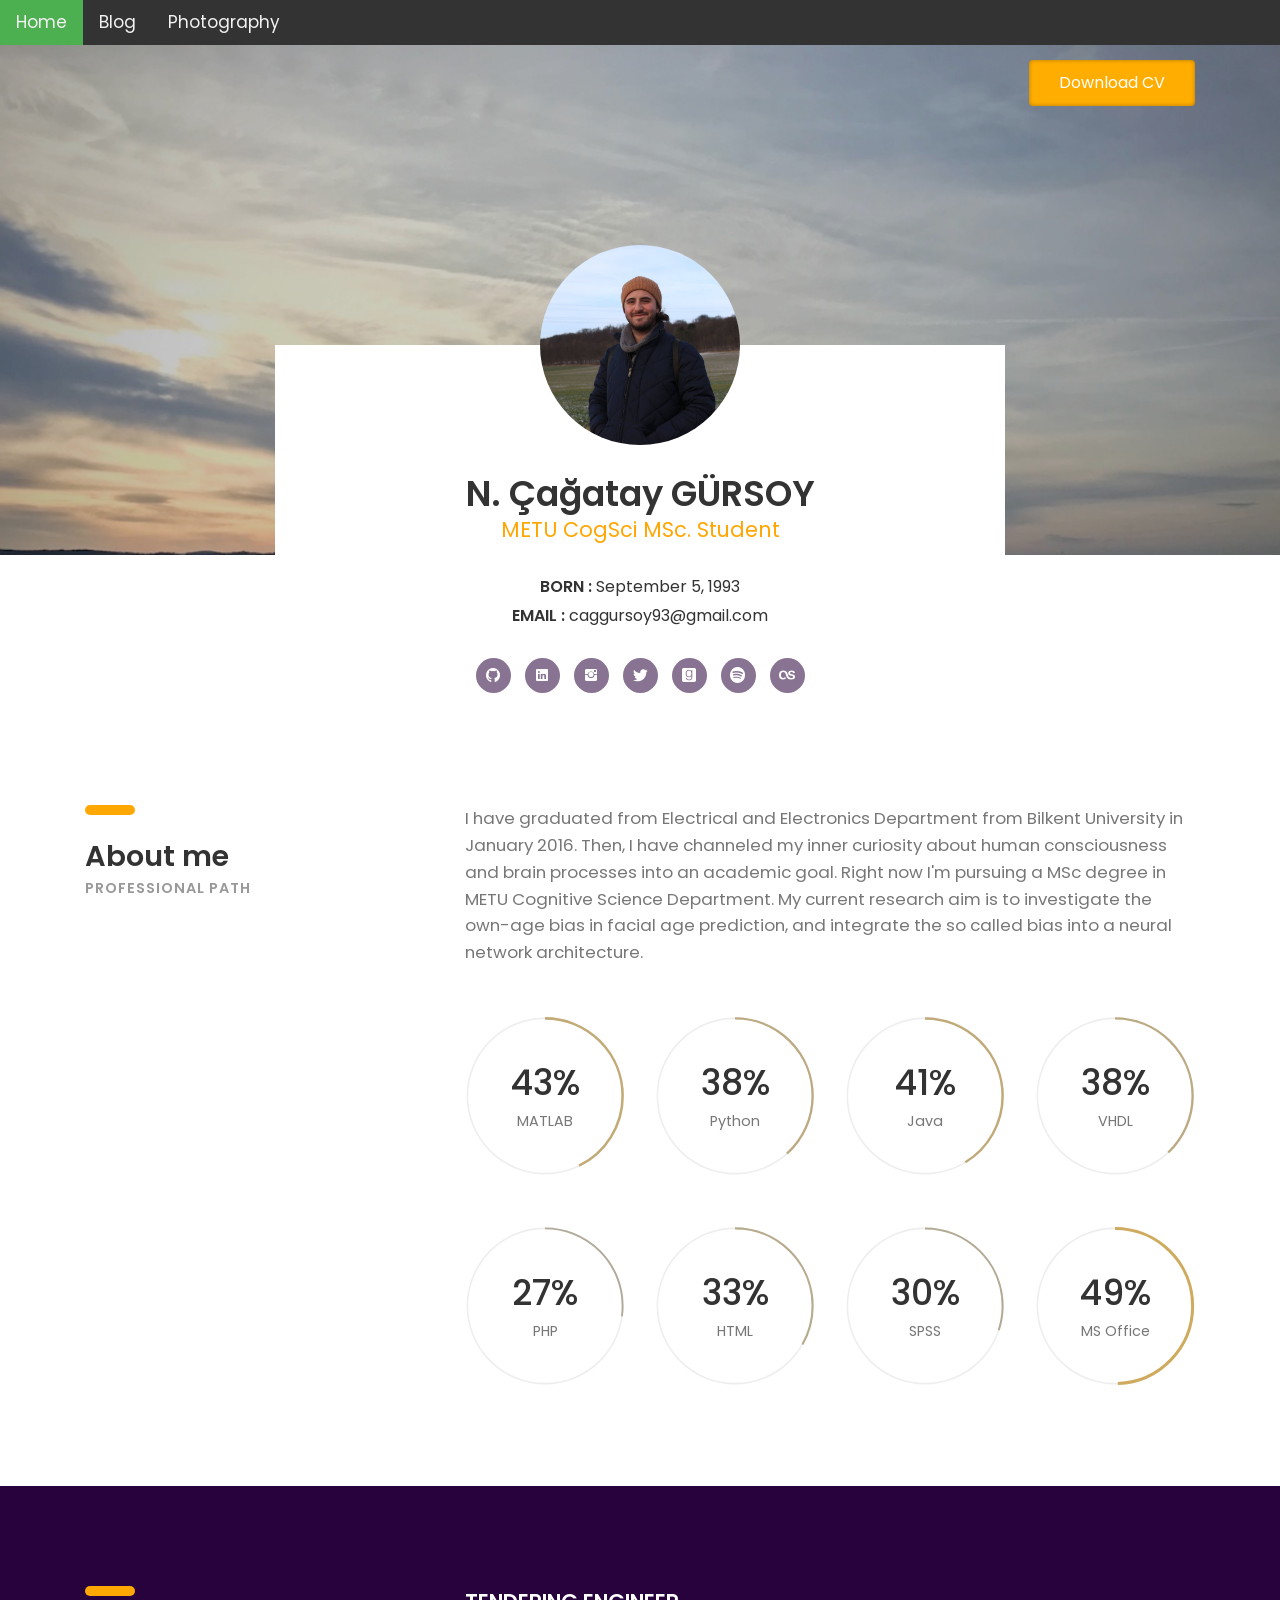
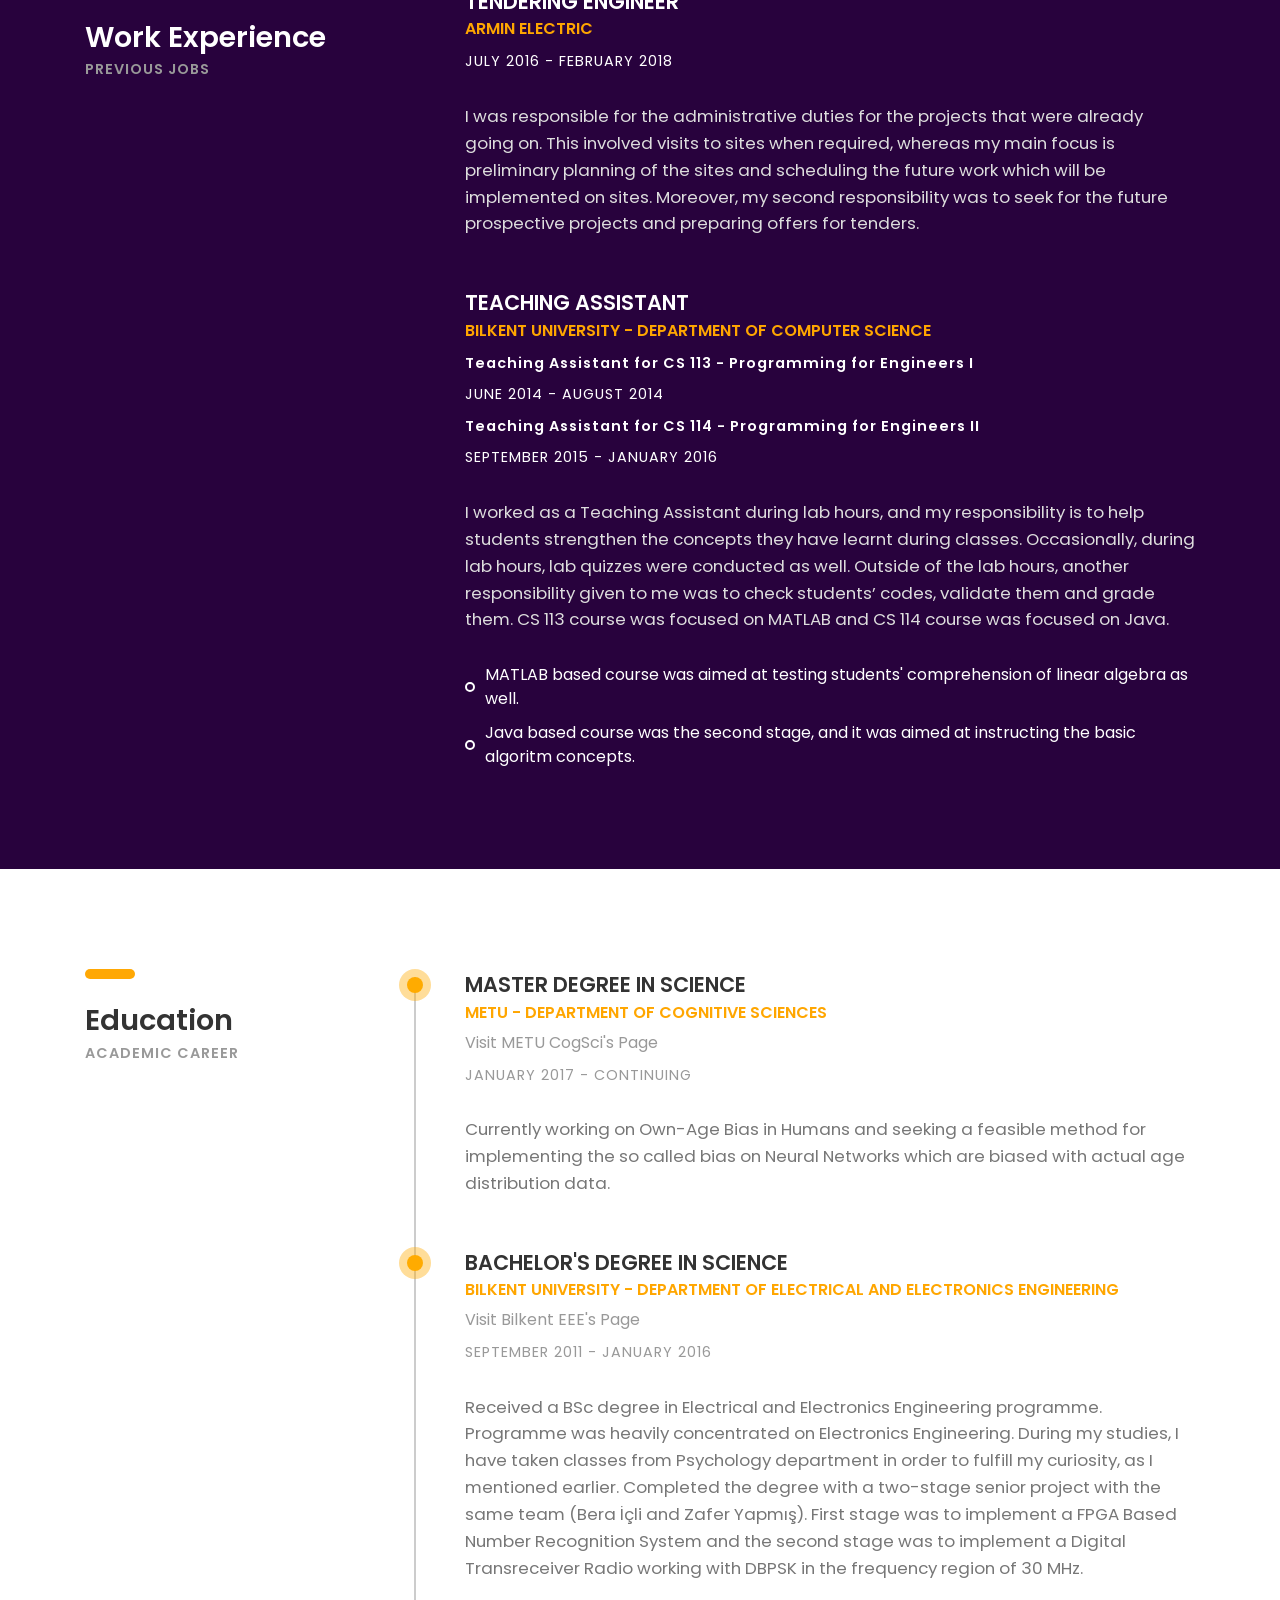
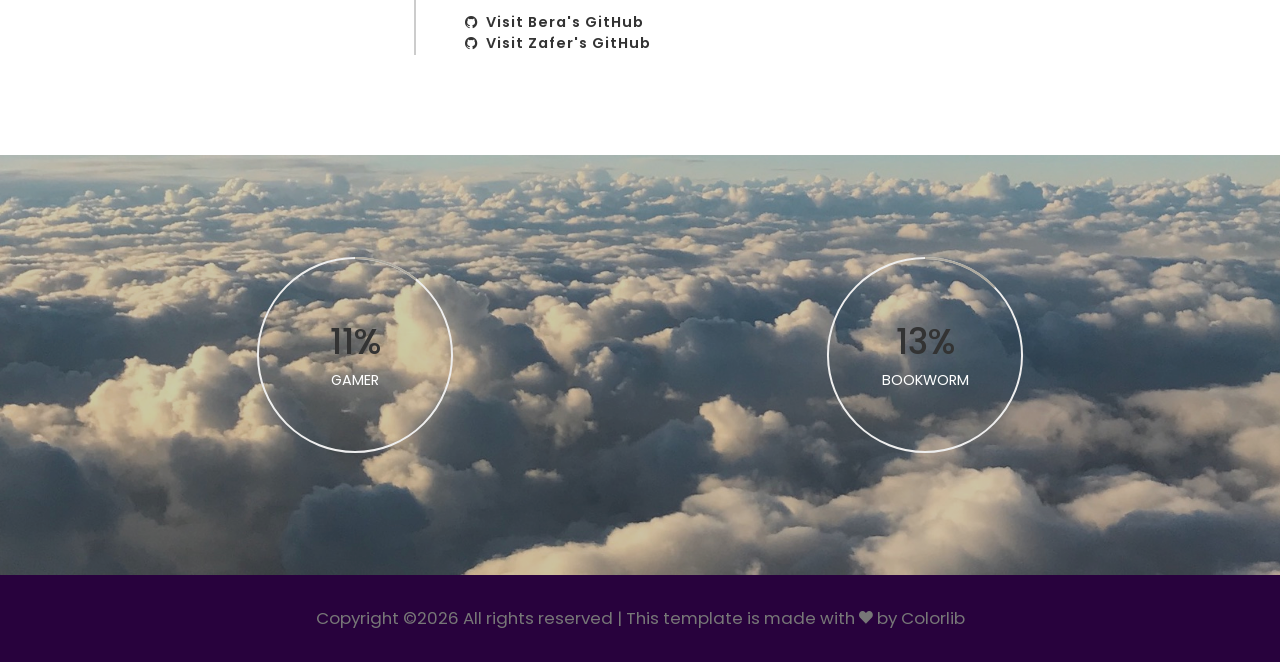
==== index.html @ 6c56de7e "Update index.html" ====
<!DOCTYPE HTML>
<html lang="en">
<head>
	<!-- Global site tag (gtag.js) - Google Analytics -->
	<script async src="https://www.googletagmanager.com/gtag/js?id=UA-119155478-1"></script>
	<script>
	  window.dataLayer = window.dataLayer || [];
	  function gtag(){dataLayer.push(arguments);}
	  gtag('js', new Date());

	  gtag('config', 'UA-119155478-1');
	</script>

	<title>Home</title>
	<link rel="shortcut icon" type="image/png" href="images/darkside.png"/>
	<meta http-equiv="X-UA-Compatible" content="IE=edge">
    <meta name="viewport" content="width=device-width, initial-scale=1">
	<meta charset="UTF-8">


	<!-- Font -->

	<link href="https://fonts.googleapis.com/css?family=Poppins:400,500,600,700%7CAllura" rel="stylesheet">

	<link rel="stylesheet" href="https://use.fontawesome.com/releases/v5.0.13/css/all.css" integrity="sha384-DNOHZ68U8hZfKXOrtjWvjxusGo9WQnrNx2sqG0tfsghAvtVlRW3tvkXWZh58N9jp" crossorigin="anonymous">

	<!-- Stylesheets -->

	<link href="common-css/bootstrap.css" rel="stylesheet">

	<link href="common-css/ionicons.css" rel="stylesheet">

	<link href="common-css/fluidbox.min.css" rel="stylesheet">

	<link href="index/css/styles.css" rel="stylesheet">

	<link href="index/css/responsive.css" rel="stylesheet">

</head>
<body>

	<div class="topnav" id="myTopnav">
		<a href="index.html" class="active">Home</a>
		<a href="blog.html">Blog</a>
		<a href="photo.html">Photography</a>
	  <a href="javascript:void(0);" class="icon" onclick="myFunction()">&#9776;</a>
	</div>

	<header>
		<div class="container">
			<a class="downlad-btn" href="index/gursoy_curriculum-vitae.pdf">Download CV</a>
		</div><!-- container -->
	</header>

	<section class="intro-section">
		<div class="container">
			<div class="row">
				<div class="col-md-1 col-lg-2"></div>
				<div class="col-md-10 col-lg-8">
					<div class="intro">
						<div class="profile-img"><img src="images/cagatay-goettingen.jpg" alt=""></div>
						<h2><b>N. Çağatay GÜRSOY</b></h2>
						<h4 class="font-yellow">METU CogSci MSc. Student</h4>
						<ul class="information margin-tb-30">
							<li><b>BORN : </b>September 5, 1993</li>
							<li><b>EMAIL : </b>caggursoy93@gmail.com</li>
						</ul>
						<ul class="social-icons">
							<li><a href="https://github.com/caggursoy/" target="_blank"><i class="ion-social-github"></i></a></li>
							<li><a href="https://www.linkedin.com/in/necati-cagatay-gursoy-40385397" target="_blank"><i class="ion-social-linkedin"></i></a></li>
							<li><a href="https://www.instagram.com/caggursoy/" target="_blank"><i class="ion-social-instagram"></i></a></li>
							<li><a href="https://twitter.com/caggursoy" target="_blank"><i class="ion-social-twitter"></i></a></li>
							<li><a href="https://www.goodreads.com/caggursoy" target="_blank"><i class="fab fa-goodreads"></i></a></li>
							<li><a href="https://open.spotify.com/user/pallormortis" target="_blank"><i class="fab fa-spotify"></i></a></li>
							<li><a href="https://www.last.fm/tr/user/angelofmephisto" target="_blank"><i class="fab fa-lastfm"></i></a></li>
						</ul>
					</div><!-- intro -->
				</div><!-- col-sm-8 -->
			</div><!-- row -->
		</div><!-- container -->
	</section><!-- intro-section -->

	<section class="about-section section">
		<div class="container">
			<div class="row">
				<div class="col-sm-4">
					<div class="heading">
						<h3><b>About me</b></h3>
						<h6 class="font-lite-black"><b>PROFESSIONAL PATH</b></h6>
					</div>
				</div><!-- col-sm-4 -->
				<div class="col-sm-8">
					<p class="margin-b-50">I have graduated from Electrical and Electronics Department from
						Bilkent University in January 2016. Then, I have channeled my inner curiosity about human
					  consciousness and brain processes into an academic goal. Right now I'm pursuing a MSc degree
					  in METU Cognitive Science Department. My current research aim is to investigate the
					  own-age bias in facial age prediction, and integrate the so called bias into a neural network
					  architecture.</p>

					<div class="row">
						<div class="col-sm-6 col-md-6 col-lg-3">
							<div class="radial-prog-area margin-b-30">
								<div class="radial-progress" data-prog-percent=".81">
									<div></div>
									<h6 class="progress-title">MATLAB</h6>
								</div>
							</div><!-- radial-prog-area-->
						</div><!-- col-sm-6-->

						<div class="col-sm-6 col-md-6 col-lg-3">
							<div class="radial-prog-area margin-b-30">
								<div class="radial-progress" data-prog-percent=".73">
									<div></div>
									<h6 class="progress-title">Python</h6>
								</div>
							</div><!-- radial-prog-area-->
						</div><!-- col-sm-6-->

						<div class="col-sm-6 col-md-6 col-lg-3">
							<div class="radial-prog-area margin-b-30">
								<div class="radial-progress" data-prog-percent=".79">
									<div></div>
									<h6 class="progress-title">Java</h6>
								</div>
							</div><!-- radial-prog-area-->
						</div><!-- col-sm-6-->

						<div class="col-sm-6 col-md-6 col-lg-3">
							<div class="radial-prog-area margin-b-50">
								<div class="radial-progress" data-prog-percent=".73">
									<div></div>
									<h6 class="progress-title">VHDL</h6>
								</div>
							</div><!-- radial-prog-area-->
						</div><!-- col-sm-6-->

					</div><!-- row -->
					<div class="row">
						<div class="col-sm-6 col-md-6 col-lg-3">
							<div class="radial-prog-area margin-b-30">
								<div class="radial-progress" data-prog-percent=".52">
									<div></div>
									<h6 class="progress-title">PHP</h6>
								</div>
							</div><!-- radial-prog-area-->
						</div><!-- col-sm-6-->

						<div class="col-sm-6 col-md-6 col-lg-3">
							<div class="radial-prog-area margin-b-30">
								<div class="radial-progress" data-prog-percent=".63">
									<div></div>
									<h6 class="progress-title">HTML</h6>
								</div>
							</div><!-- radial-prog-area-->
						</div><!-- col-sm-6-->

						<div class="col-sm-6 col-md-6 col-lg-3">
							<div class="radial-prog-area margin-b-30">
								<div class="radial-progress" data-prog-percent=".57">
									<div></div>
									<h6 class="progress-title">SPSS</h6>
								</div>
							</div><!-- radial-prog-area-->
						</div><!-- col-sm-6-->

						<div class="col-sm-6 col-md-6 col-lg-3">
							<div class="radial-prog-area margin-b-50">
								<div class="radial-progress" data-prog-percent=".93">
									<div></div>
									<h6 class="progress-title">MS Office</h6>
								</div>
							</div><!-- radial-prog-area-->
						</div><!-- col-sm-6-->

					</div><!-- row -->
				</div><!-- col-sm-8 -->
			</div><!-- row -->
		</div><!-- container -->
	</section><!-- about-section -->

	<section class="experience-section section">
		<div class="container">
			<div class="row">
				<div class="col-sm-4">
					<div class="heading">
						<h3><b>Work Experience</b></h3>
						<h6 class="font-lite-black"><b>PREVIOUS JOBS</b></h6>
					</div>
				</div><!-- col-sm-4 -->
				<div class="col-sm-8">

					<div class="experience margin-b-50">
						<h4><b>TENDERING ENGINEER</b></h4>
						<h5 class="font-yellow"><b>ARMIN ELECTRIC </b></h5>
						<h6 class="margin-t-10">JULY 2016 - FEBRUARY 2018</h6>
						<p class="font-semi-white margin-tb-30">I was responsible for the administrative duties for the
							projects that were already going on. This involved visits to sites when required,
							whereas my main focus is preliminary planning of the sites and scheduling the future work
							which will be implemented on sites. Moreover, my second responsibility was to seek for the
							future prospective projects and preparing offers for tenders. </p>
					</div><!-- experience -->

					<div class="experience margin-b-50">
						<h4><b>TEACHING ASSISTANT</b></h4>
						<h5 class="font-yellow"><b>BILKENT UNIVERSITY - DEPARTMENT OF COMPUTER SCIENCE</b></h5>
						<h6 class="margin-t-10"><b>Teaching Assistant for CS 113 - Programming for Engineers I</b></h6>
						<h6 class="margin-t-10">JUNE 2014 - AUGUST 2014</h6>
						<h6 class="margin-t-10"><b>Teaching Assistant for CS 114 - Programming for Engineers II</b></h6>
						<h6 class="margin-t-10">SEPTEMBER 2015 - JANUARY 2016</h6>
						<p class="font-semi-white margin-tb-30"> I worked as a Teaching Assistant during lab hours,
						and my responsibility is to help students strengthen the concepts they have learnt during classes.
						Occasionally, during lab hours, lab quizzes were conducted as well. Outside of the lab hours,
						another responsibility given to me was to check students’ codes, validate them and grade them.
						CS 113 course was focused on MATLAB and CS 114 course was focused on Java. </p>
						<ul class="list margin-b-30">
							<li>MATLAB based course was aimed at testing students' comprehension of linear algebra as well.</li>
							<li>Java based course was the second stage, and it was aimed at instructing the basic algoritm concepts.</li>
						</ul>
					</div><!-- experience -->

				</div><!-- col-sm-8 -->
			</div><!-- row -->
		</div><!-- container -->

	</section><!-- experience-section -->

	<section class="education-section section">
		<div class="container">
			<div class="row">
				<div class="col-sm-4">
					<div class="heading">
						<h3><b>Education</b></h3>
						<h6 class="font-lite-black"><b>ACADEMIC CAREER</b></h6>
					</div>
				</div><!-- col-sm-4 -->
				<div class="col-sm-8">
					<div class="education-wrapper">
						<div class="education margin-b-50">
							<h4><b>MASTER DEGREE IN SCIENCE</b></h4>
							<h5 class="font-yellow" ><b>METU - DEPARTMENT OF COGNITIVE SCIENCES</b></h5>
							<a class="font-lite-black margin-t-10" href="https://ii.metu.edu.tr/cognitive-science-ms">Visit METU CogSci's Page</a>
							<h6 class="font-lite-black margin-t-10">JANUARY 2017 - CONTINUING</h6>
							<p class="margin-tb-30">Currently working on Own-Age Bias in Humans and seeking a feasible method for implementing the
							so called bias on Neural Networks which are biased with actual age distribution data.</p>
						</div><!-- education -->

						<div class="education margin-b-50">
							<h4><b>BACHELOR'S DEGREE IN SCIENCE</b></h4>
							<h5 class="font-yellow"><b>BILKENT UNIVERSITY - DEPARTMENT OF ELECTRICAL AND ELECTRONICS ENGINEERING</b></h5>
							<a class="font-lite-black margin-t-10" href="http://www.ee.bilkent.edu.tr/en/">Visit Bilkent EEE's Page</a>
							<h6 class="font-lite-black margin-t-10">SEPTEMBER 2011 - JANUARY 2016</h6>
							<p class="margin-tb-30">Received a BSc degree in Electrical and Electronics Engineering programme. Programme was heavily
							concentrated on Electronics Engineering. During my studies, I have taken classes from Psychology department in order to
						  fulfill my curiosity, as I mentioned earlier. Completed the degree with a two-stage senior project with the same team
							(Bera İçli and Zafer Yapmış). First stage was to implement a FPGA Based Number Recognition System and the second stage was
							to implement a Digital Transreceiver Radio working with DBPSK in the frequency region of 30 MHz.</p>
							<h6><a href="https://github.com/iclibera/"><b class="ion-social-github">&nbsp Visit Bera's GitHub</b></a></h6>
							<h6><a href="https://github.com/rurouni007/"><b class="ion-social-github">&nbsp Visit Zafer's GitHub</b></a></h6>
						</div><!-- education -->
					</div><!-- education-wrapper -->
				</div><!-- col-sm-8 -->
			</div><!-- row -->
		</div><!-- container -->

	</section><!-- about-section -->

	<section class="counter-section" id="counter">
		<div class="container">
			<div class="row">

				<div class="col-sm-6 col-md-6 col-lg-6">
					<div class="radial-prog-area margin-b-50">
						<div class="radial-progress" data-prog-percent=".83">
							<div></div>
							<h6 class="progress-title"><font color="#ffffff">GAMER</font></h6>
						</div>
					</div><!-- radial-prog-area-->
				</div><!-- col-sm-6-->

				<div class="col-sm-6 col-md-6 col-lg-6">
					<div class="radial-prog-area margin-b-50">
						<div class="radial-progress" data-prog-percent=".98">
							<div></div>
							<h6 class="progress-title"><font color="#ffffff">BOOKWORM</font></h6>
						</div>
					</div><!-- radial-prog-area-->
				</div><!-- col-sm-6-->

			</div><!-- row-->
		</div><!-- container-->
    </section><!-- counter-section-->

	<footer>
		<p class="copyright">
			<!-- Link back to Colorlib can't be removed. Template is licensed under CC BY 3.0. -->
Copyright &copy;<script>document.write(new Date().getFullYear());</script> All rights reserved | This template is made with <i class="ion-heart" aria-hidden="true"></i> by <a href="https://colorlib.com" target="_blank">Colorlib</a>
<!-- Link back to Colorlib can't be removed. Template is licensed under CC BY 3.0. -->
		</p>


	</footer>


	<!-- SCIPTS -->

	<script src="common-js/jquery-3.2.1.min.js"></script>

	<script src="common-js/tether.min.js"></script>

	<script src="common-js/bootstrap.js"></script>

	<script src="common-js/isotope.pkgd.min.js"></script>

	<script src="common-js/jquery.waypoints.min.js"></script>

	<script src="common-js/progressbar.min.js"></script>

	<script src="common-js/jquery.fluidbox.min.js"></script>

	<script src="common-js/scripts.js"></script>

</body>
</html>
---- common-css/fluidbox.min.css ----
@-webkit-keyframes a{0%{-webkit-transform:translate(-50%,-50%) rotateX(0) rotateY(0);transform:translate(-50%,-50%) rotateX(0) rotateY(0)}50%{-webkit-transform:translate(-50%,-50%) rotateX(-180deg) rotateY(0);transform:translate(-50%,-50%) rotateX(-180deg) rotateY(0)}to{-webkit-transform:translate(-50%,-50%) rotateX(-180deg) rotateY(-180deg);transform:translate(-50%,-50%) rotateX(-180deg) rotateY(-180deg)}}@keyframes a{0%{-webkit-transform:translate(-50%,-50%) rotateX(0) rotateY(0);transform:translate(-50%,-50%) rotateX(0) rotateY(0)}50%{-webkit-transform:translate(-50%,-50%) rotateX(-180deg) rotateY(0);transform:translate(-50%,-50%) rotateX(-180deg) rotateY(0)}to{-webkit-transform:translate(-50%,-50%) rotateX(-180deg) rotateY(-180deg);transform:translate(-50%,-50%) rotateX(-180deg) rotateY(-180deg)}}.fluidbox{outline:none}.fluidbox__overlay{background-color:hsla(0,0%,100%,.85);cursor:pointer;cursor:zoom-out;opacity:0;pointer-events:none;position:fixed;top:-100%;left:0;bottom:-100%;right:0;-webkit-transition:all .5s ease-in-out;transition:all .5s ease-in-out}.fluidbox--opened .fluidbox__overlay{pointer-events:auto}.fluidbox__wrap{background-position:center center;background-size:cover;margin:0 auto;position:relative;-webkit-transition:all .5s ease-in-out;transition:all .5s ease-in-out}.fluidbox--closed .fluidbox__thumb,.fluidbox__thumb{-webkit-transition:opacity 0s ease-in-out 0s;transition:opacity 0s ease-in-out 0s}.fluidbox__ghost{background-size:100% 100%;background-position:center center;background-repeat:no-repeat;position:absolute;-webkit-transition:opacity 0s 0s,-webkit-transform .5s 0s;transition:opacity 0s 0s,-webkit-transform .5s 0s;transition:opacity 0s 0s,transform .5s 0s;transition:opacity 0s 0s,transform .5s 0s,-webkit-transform .5s 0s}.fluidbox--opened .fluidbox__ghost{cursor:pointer;cursor:zoom-out}.fluidbox--closed .fluidbox__ghost{-webkit-transition:opacity 0s .5s,-webkit-transform .5s 0s;transition:opacity 0s .5s,-webkit-transform .5s 0s;transition:opacity 0s .5s,transform .5s 0s;transition:opacity 0s .5s,transform .5s 0s,-webkit-transform .5s 0s}.fluidbox__loader{opacity:0;-webkit-perspective:200px;perspective:200px;pointer-events:none;position:absolute;top:0;left:0;bottom:0;right:0}.fluidbox__loader:before{background-color:hsla(0,0%,100%,.85);content:'';-webkit-transform-style:preserve-3d;transform-style:preserve-3d;position:absolute;top:50%;left:50%;width:20%;padding-bottom:20%;-webkit-transform:translate(-50%,-50%);transform:translate(-50%,-50%);-webkit-transition-property:-webkit-transform;transition-property:-webkit-transform;transition-property:transform;transition-property:transform,-webkit-transform;-webkit-transition-duration:.5s;transition-duration:.5s;-webkit-transition-delay:0s;transition-delay:0s}.fluidbox--loading .fluidbox__loader{opacity:1;-webkit-transition:opacity .5s ease-in-out .5s;transition:opacity .5s ease-in-out .5s}.fluidbox--loading .fluidbox__loader:before{-webkit-animation:a 1s 0s infinite ease-in-out forwards;animation:a 1s 0s infinite ease-in-out forwards}
/*# sourceMappingURL=fluidbox.min.css.map */
---- index/css/styles.css ----
/*
====================================================

* 	[Master Stylesheet]

	Theme Name :
	Version    :
	Author     :
	Author URI :

====================================================

	TOC

	1. PRIMARY STYLES
	2. COMMONS FOR PAGE DESIGN
	3. HEADER
	4. INTRO SECTION
	5. PORFOLIO SECTION
	6. ABOUT SECTION
	7. EXPERIENCE SECTION
	8. EDUCATION SECTION
	9. COUNTER SECTION
	10. FOOTER

====================================================

/* added */
/* Add a black background color to the top navigation */
.topnav {
    background-color: #333;
    overflow: hidden;
}

/* Style the links inside the navigation bar */
.topnav a {
    float: left;
    display: block;
    color: #f2f2f2;
    text-align: center;
    padding: 14px 16px;
    text-decoration: none;
    font-size: 17px;
}

/* Change the color of links on hover */
.topnav a:hover {
    background-color: #ddd;
    color: black;
}

/* Add an active class to highlight the current page */
.active {
    background-color: #4CAF50;
    color: white;
}

/* Hide the link that should open and close the topnav on small screens */
.topnav .icon {
    display: none;
}

/* ---------------------------------
1. PRIMARY STYLES
--------------------------------- */

html{ font-size: 100%; height: 100%; overflow-x: hidden; margin: 0px;  padding: 0px; touch-action: manipulation; }


body{ font-size: 16px; font-family: 'Poppins', serif; width: 100%; height: 100%; margin: 0; font-weight: 400;
	-webkit-font-smoothing: antialiased; -moz-osx-font-smoothing: grayscale; word-wrap: break-word;
	color: #333; }

h1, h2, h3, h4, h5, h6, p, a, ul, span, li, img, inpot, button{ margin: 0; padding: 0; }

h1,h2,h3,h4,h5,h6{ line-height: 1.5; font-weight: inherit; }

h1,h2,h3{ font-family: 'Poppins', cursive; }

p{ line-height: 1.6; font-size: 1.05em; font-weight: 400; color: #777; }

h1{ font-size: 4em; line-height: 1; }
h2{ font-size: 2.2em; line-height: 1.1; }
h3{ font-size: 1.8em; }
h4{ font-size: 1.3em; }
h5{ font-size: 1em; }
h6{ font-size: .9em; letter-spacing: 1px; }

a, button{ display: inline-block; text-decoration: none; color: inherit; line-height: 1;
	-webkit-transition: all .25s ease-in-out; transition: all .25s ease-in-out; }

a:focus, a:active, a:hover,
button:focus, button:active, button:hover,
a b.light-color:hover{ text-decoration: none; color: #FFA804; }

b{ font-weight: 600; }

img{ width: 100%; }

li{ list-style: none; display: inline-block; }

span{ display: inline-block; }

button{ outline: 0; border: 0; background: none; cursor: pointer; }

.icon{ font-size: 1.1em; display: inline-block; line-height: inherit; }

[class^="icon-"]:before, [class*=" icon-"]:before{ line-height: inherit; }

b.max-bold{ font-weight: 700; }



/* ---------------------------------
2. COMMONS FOR PAGE DESIGN
--------------------------------- */

.section{ padding: 100px 0 50px; }

.section .heading{ margin-bottom: 60px; }

.section .heading:before{ content:''; height: 10px; width: 50px; border-radius: 5px;
	margin-bottom: 20px; display: block; background: #FFA804; }

.margin-t-10{ margin-top: 10px; }

.margin-b-30{ margin-bottom: 30px; }
.margin-b-50{ margin-bottom: 50px; }

.margin-tb-30{ margin-top: 30px; margin-bottom: 30px; }

.font-yellow{ color: #FFA600; }

.font-semi-white{ color: #ddd; }

.font-lite-black{ color: #999; }


/* ---------------------------------
3. HEADER
--------------------------------- */

header{ position: absolute; top: 30px; left: 0; right: 0; z-index: 100; }

header .heading-wrapper{ border-radius: 5px; padding: 30px 40px 20px; background: #FFAD01; color: #fff; }

header .info{ margin-bottom: 10px; }

header .info .icon{ float: left; font-size: 30px; }

header .info .right-area{ margin-left: 45px; }

header .downlad-btn{ padding: 15px 30px; border-radius: 4px; float: right; margin-top: 30px;
	box-shadow: inset 0 0px 4px rgba(0,0,0,.3); background: #FFAD01; color: #fff;
	-webkit-transition: all .2s ease; transition: all .2s ease; }

header .downlad-btn:hover{ -webkit-transform: translateY(-4px); transform: translateY(-4px); }


/* ---------------------------------
4. INTRO SECTION
--------------------------------- */

.intro-section{ padding-top: 200px; position: relative; background-size: cover;
	z-index: 1;background-image: url(../../images/IMG_6181.jpg); }

.intro-section:before{ content:''; z-index: -1; position: absolute; top: 0; bottom: 0; left: 0;
	right: 0; background: rgba(0,0,0, .2); }

.intro-section:after{ content: ''; position: absolute; bottom: 0; left: 0; right: 0;
	height: 150px; z-index: -1; background: #fff; }

.intro{ padding: 0 20px; margin-top: 100px; text-align: center; background: #fff; }

.intro .profile-img{ height: 200px; width: 200px; border-radius: 100px; margin: 0 auto;
	overflow: hidden; position: relative; top: -100px; margin-bottom: -70px;  }

.intro .information > li{ display: block; margin: 5px 0; }

.intro .social-icons > li > a{ height: 35px; line-height: 35px; width: 35px; border-radius: 20px;
	overflow: hidden; z-index: 1; position: relative; margin: 0 5px 5px; background: #887392; color: #fff; }

.intro .social-icons > li > a:after{ content: ''; position: absolute; bottom: 0; left: 0; right: 0;
	top: 0; z-index: -1; border-radius: 20px; background: #FFA804;
	-webkit-transition: all .2s ease; transition: all .2s ease;
	-webkit-transform: scale(0); transform: scale(0); }

.intro .social-icons > li > a:hover:after{ -webkit-transform: scale(1); transform: scale(1); }


/* ---------------------------------
5. PORFOLIO SECTION
--------------------------------- */

.portfolio-section{ padding-bottom: 0; }

.portfolio-section .portfolioFilter{ margin-top: 60px; color: #666; }

.portfolio-section .portfolioFilter a{ margin: 10px 10px 0 0; }

.portfolio-section .portfolioFilter a.current{  color: #FFA804; }

.portfolio-section .portfolioContainer{ margin-left: -15px; margin-right: -15px; }

.portfolio-section .p-item{ width: 33.333%; padding: 0 7.5px 0px; margin-top: 15px; }

.portfolio-section .p-item a{ display: inline; }

.portfolio-section .p-item.p-item-2 .img:first-child{ float: left; width: 50%; padding-right: 7.5px; }

.portfolio-section .p-item.p-item-2 .img:last-child{ float: right; width: 50%; padding-left: 7.5px; }


/* ---------------------------------
6. ABOUT SECTION
--------------------------------- */

.radial-progress{ position: relative; max-width: 200px; margin: 0 auto; }

.radial-progress .progressbar-text{ font-size: 2.2em; font-weight: 500;
	padding-bottom: 25px!important; color: #333!important; }

.radial-progress .progressbar-text:after{ content:'%'; }

.radial-progress .progress-title{ position: absolute; top: 50%; left: 50%; width: 100%;
	letter-spacing: 0; text-align: center; transform: translate(-50%, 15px); color: #777; }



/* ---------------------------------
7. EXPERIENCE SECTION
--------------------------------- */

.experience-section{ background: #28023D; color: #fff; }

.experience .list > li{ display: block; position: relative; margin-bottom: 10px; padding-left: 20px; }

.experience .list > li:before{ content: ''; position: absolute; top: 50%; left: 0; height: 10px;
	width: 10px; margin-top: -5px; display: block; border-radius: 10px; border: 2px solid #fff; }


/* ---------------------------------
8. EDUCATION SECTION
--------------------------------- */

.education-wrapper{ position: relative; }

.education-wrapper:after{ content:''; position: absolute; top: 8px; bottom: 0; left: -51px;
	width: 2px; background: #ccc; }

.education-wrapper .education{ position: relative; }

.education-wrapper .education:after{ content:''; position: absolute; top: 8px; left: -58px; width: 16px;
	height: 16px; border-radius: 10px; z-index: 1;
	box-shadow: 0 0 0 8px rgba(255,171,0, .4); background: #FFAB00; }


/* ---------------------------------
9. COUNTER SECTION
--------------------------------- */

.counter-section{ position: relative; padding: 100px 0 70px; background-size: cover; z-index: 1;
	background-image: url(../../images/IMG_5840.JPG); color: #fff; }

.counter-section:after{ content:''; z-index: -1; position: absolute; top: 0; bottom: 0; left: 0;
	right: 0; background: rgba(0,0,0, .2); }

.counter{ position: relative; }

.counter .title{ text-align: right; margin-right: 130px; }

.counter .desc{ position: absolute; bottom: 4px; right: 0px; width: 110px; }


/* RADIAL PROGRESS SECTION */


.radial-progress{ position: relative; max-width: 200px; margin: 0 auto; }

.radial-progress .progressbar-text{ font-size: 2.2em; font-weight: 500;
	padding-bottom: 25px!important; color: #333!important; }

.radial-progress .progressbar-text:after{ content:'%'; }

.radial-progress .progress-title{ position: absolute; top: 50%; left: 50%; width: 100%;
	letter-spacing: 0; text-align: center; transform: translate(-50%, 15px); color: #777; }

/* ---------------------------------
10. FOOTER
--------------------------------- */

.copyright{ text-align: center; padding: 30px 0; background: #28023D; }
---- index/css/responsive.css ----
/* added */
/* When the screen is less than 600 pixels wide, hide all links, except for the first one ("Home"). Show the link that contains should open and close the topnav (.icon) */
@media screen and (max-width: 600px) {
  .topnav a:not(:first-child) {display: none;}
  .topnav a.icon {
    float: right;
    display: block;
  }
}

/* The "responsive" class is added to the topnav with JavaScript when the user clicks on the icon. This class makes the topnav look good on small screens (display the links vertically instead of horizontally) */
@media screen and (max-width: 600px) {
  .topnav.responsive {position: relative;}
  .topnav.responsive a.icon {
    position: absolute;
    right: 0;
    top: 0;
  }
  .topnav.responsive a {
    float: none;
    display: block;
    text-align: left;
  }
}

/* Screens Resolution : 992px
-------------------------------------------------------------------------- */
@media only screen and (max-width: 1200px) {
	/* ---------------------------------
	9. COUNTER SECTION
	--------------------------------- */

	.counter-section{ text-align: center; padding: 50px 0 20px; }

	.counter{ display: inline-block; }

	.counter .desc{ text-align: left; }
}

/* Screens Resolution : 992px
-------------------------------------------------------------------------- */
@media only screen and (max-width: 992px) {

	/* ---------------------------------
	4. INTRO SECTION
	--------------------------------- */

	.intro-section{ padding-top: 250px; }

}

/* Screens Resolution : 767px
-------------------------------------------------------------------------- */
@media only screen and (max-width: 767px) {

	/* ---------------------------------
	1. PRIMARY STYLES
	--------------------------------- */

	p{ line-height: 1.4; }

	h1{ font-size: 3em; }
	h2{ font-size: 2em; }
	h3{ font-size: 1.8em; }



	/* ---------------------------------
	2. COMMONS FOR PAGE DESIGN
	--------------------------------- */

	.section{ padding: 50px 0 0px; }

	.section .heading{ margin-bottom: 30px; }


	/* ---------------------------------
	4. INTRO SECTION
	--------------------------------- */

	.intro-section{ padding-top: 350px; }


	/* ---------------------------------
	5. PORFOLIO SECTION
	--------------------------------- */

	.portfolio-section{ padding-bottom: 0; }

	.portfolio-section .portfolioFilter{ margin: 0px 0 10px; }

	.portfolio-section .portfolioContainer{ margin-left: 0; margin-right: 0; }

	.portfolio-section .p-item{ width: 50%; padding: 0 15px 0px; }

	.portfolio-section .p-item{ max-width: 400px; }


	/* ---------------------------------
	8. EDUCATION SECTION
	--------------------------------- */

	.education-wrapper:after,
	.education-wrapper .education:after{ display: none; }

}

/* Screens Resolution : 575px
-------------------------------------------------------------------------- */
@media only screen and (max-width: 575px) {

	/* ---------------------------------
	1. PRIMARY STYLES
	--------------------------------- */

	body{ font-size: 14px;  }


	/* ---------------------------------
	5. PORFOLIO SECTION
	--------------------------------- */

	.portfolio-section .p-item{ width: 100%; }

}

/* Screens Resolution : 479px
-------------------------------------------------------------------------- */
@media only screen and (max-width: 479px) {


}

/* Screens Resolution : 359px
-------------------------------------------------------------------------- */
@media only screen and (max-width: 359px) {

	/* ---------------------------------
	3. HEADER
	--------------------------------- */

	header .heading-wrapper{  padding: 30px 20px 20px; }

	header .info .icon{ font-size: 25px; }

	header .info .right-area{ margin-left: 35px; }

}

/* Screens Resolution : 290px
-------------------------------------------------------------------------- */
@media only screen and (max-width: 290px) {


}

/* Screens Resolution : 290px
-------------------------------------------------------------------------- */
@media only screen and (max-width: 260px) {

	/* ---------------------------------
	3. HEADER
	--------------------------------- */

	header .heading-wrapper{  padding: 10px 15px 0px; }

	header .info .icon{ font-size: 15px; }

	header .info .right-area{ margin-left: 20px; }

	/* ---------------------------------
	4. INTRO SECTION
	--------------------------------- */

	.intro .profile-img{ width: 80%; height: auto; top: 0; margin-bottom: 10px; }

	.intro{ padding: 20px 10px 0; margin-right: -15px; margin-left: -15px; }

}
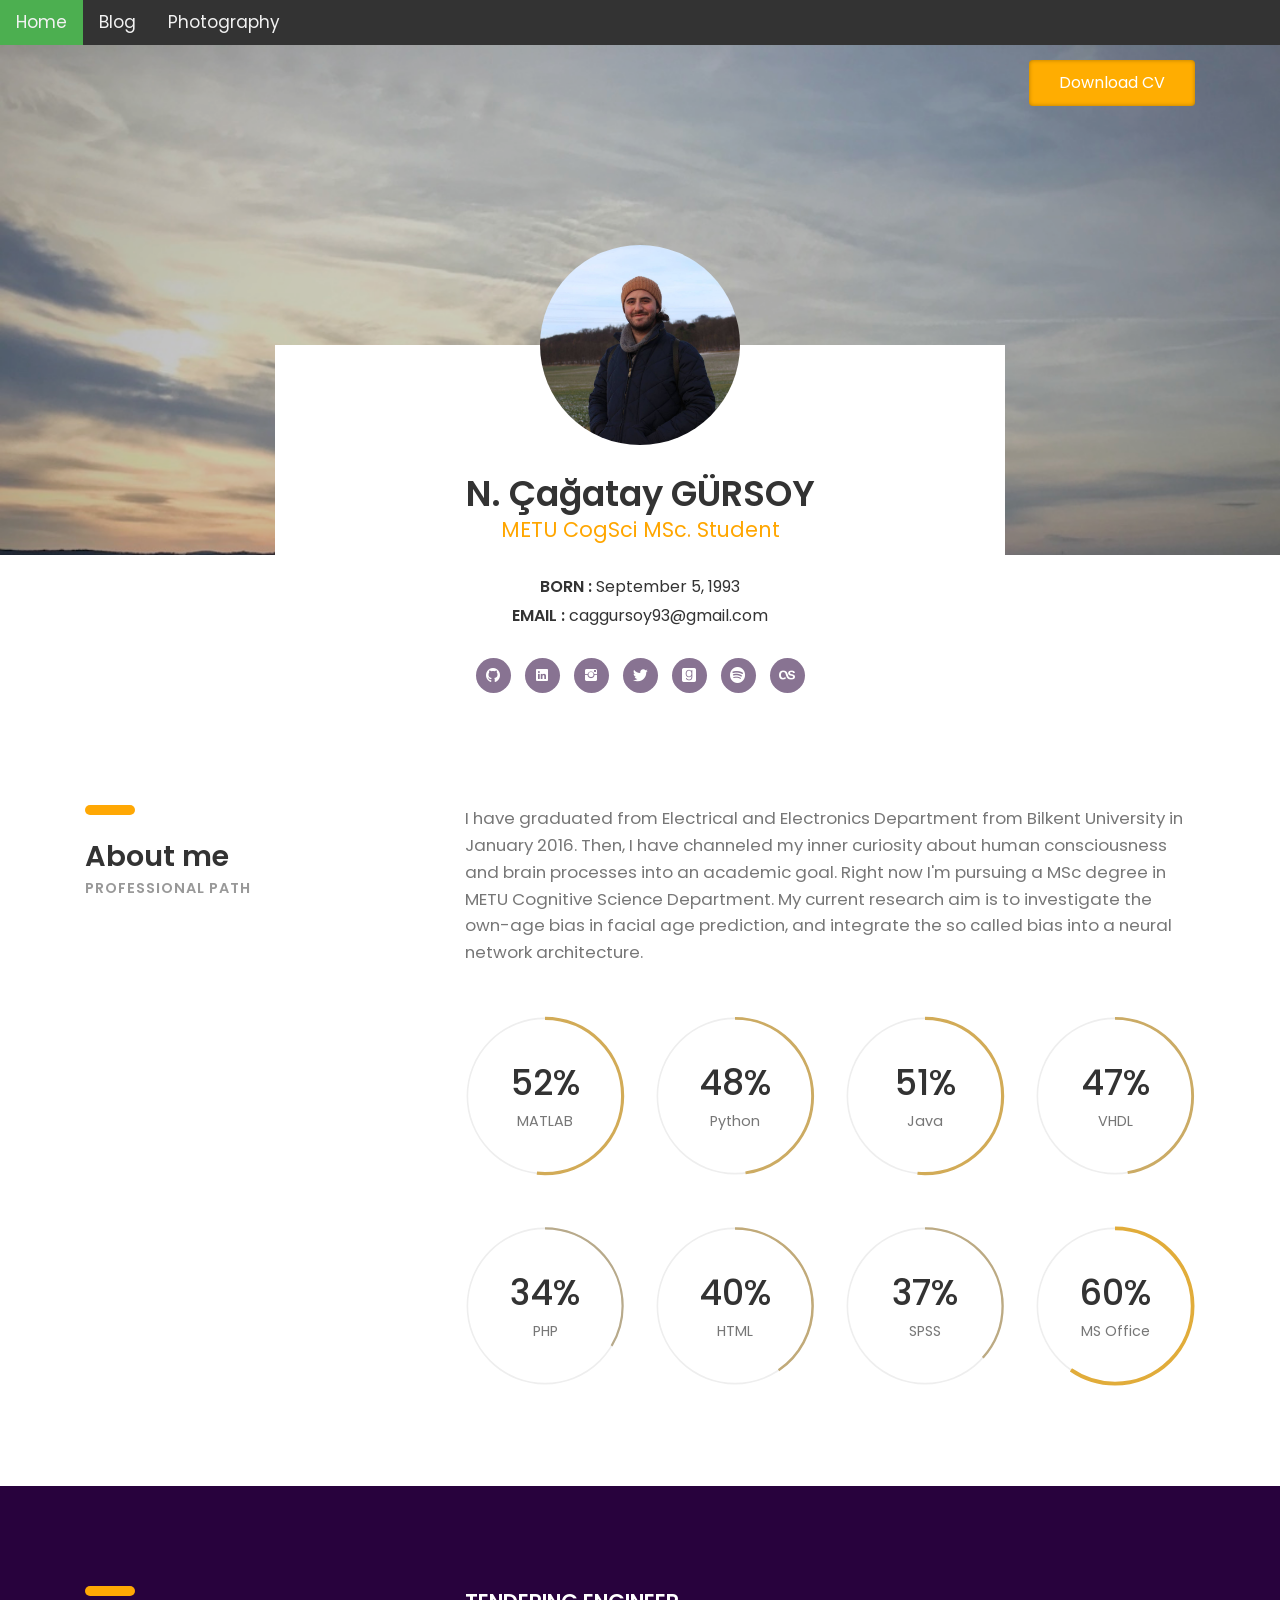
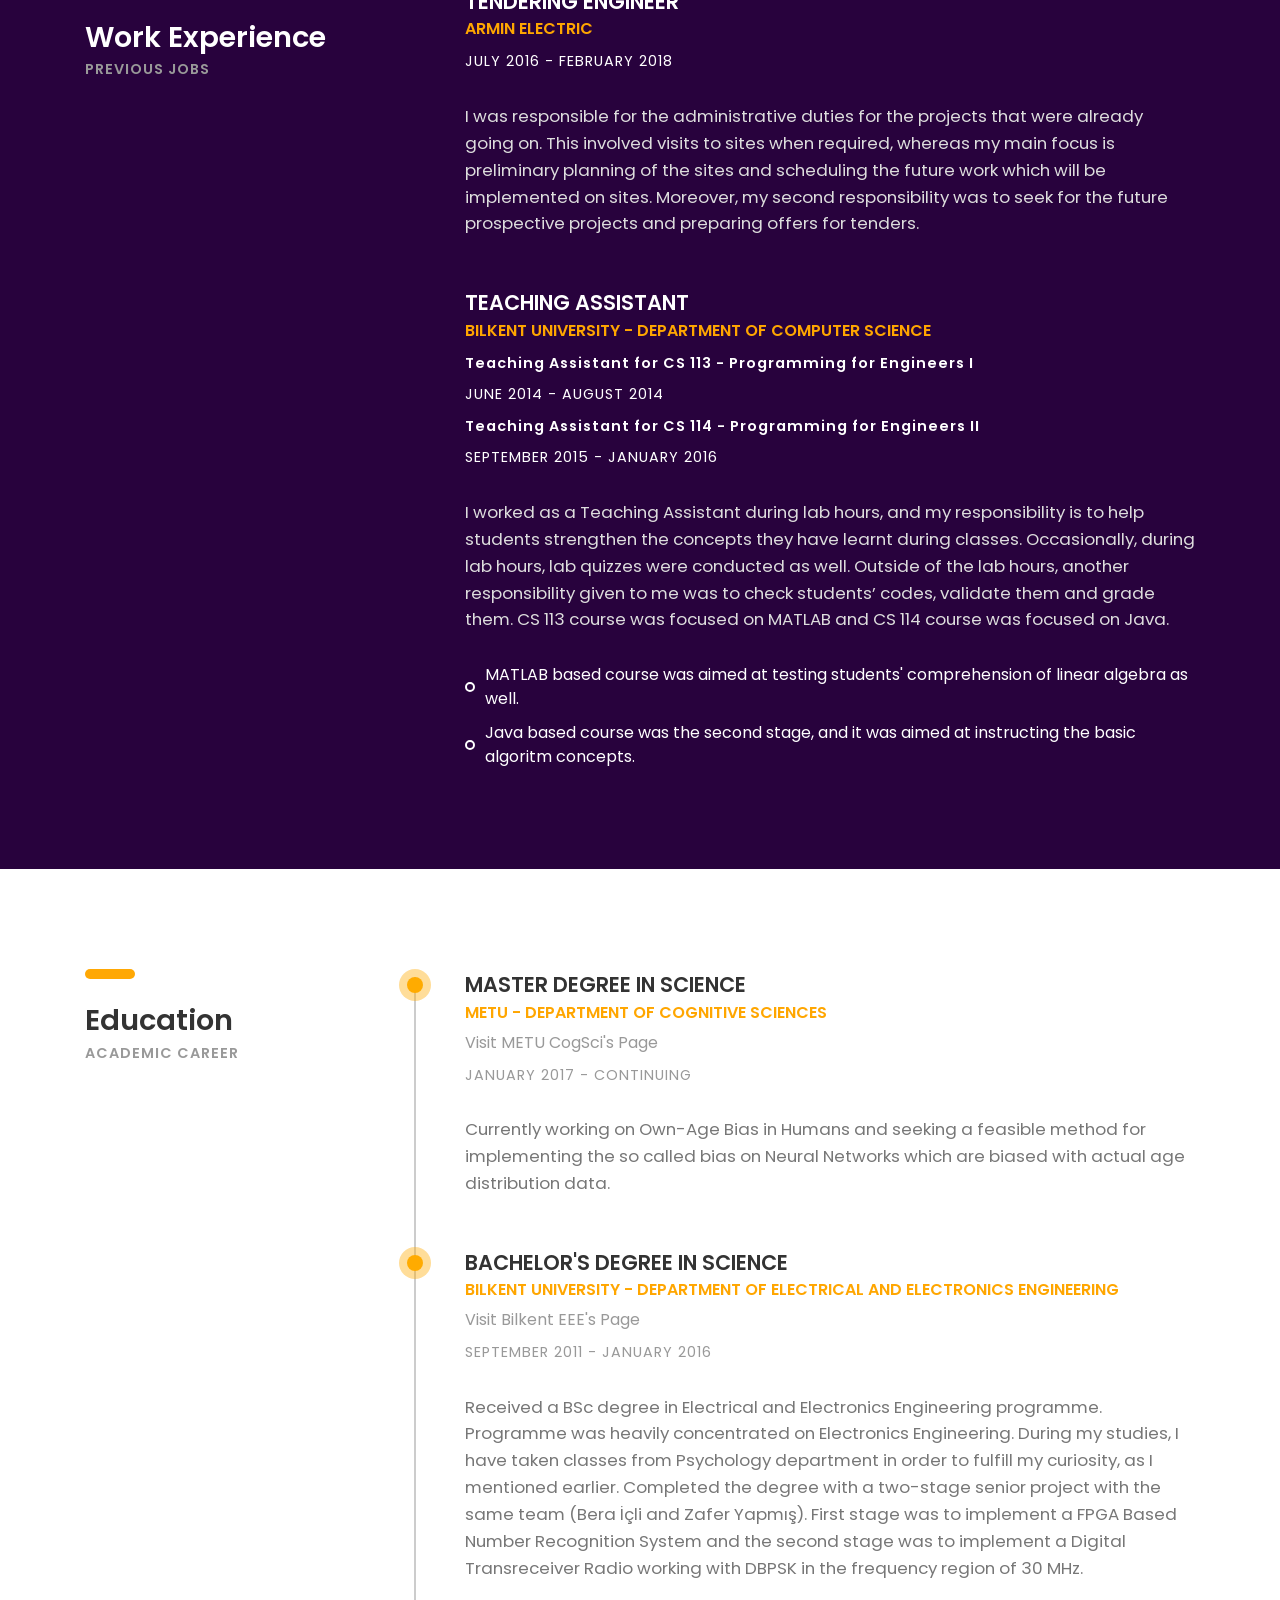
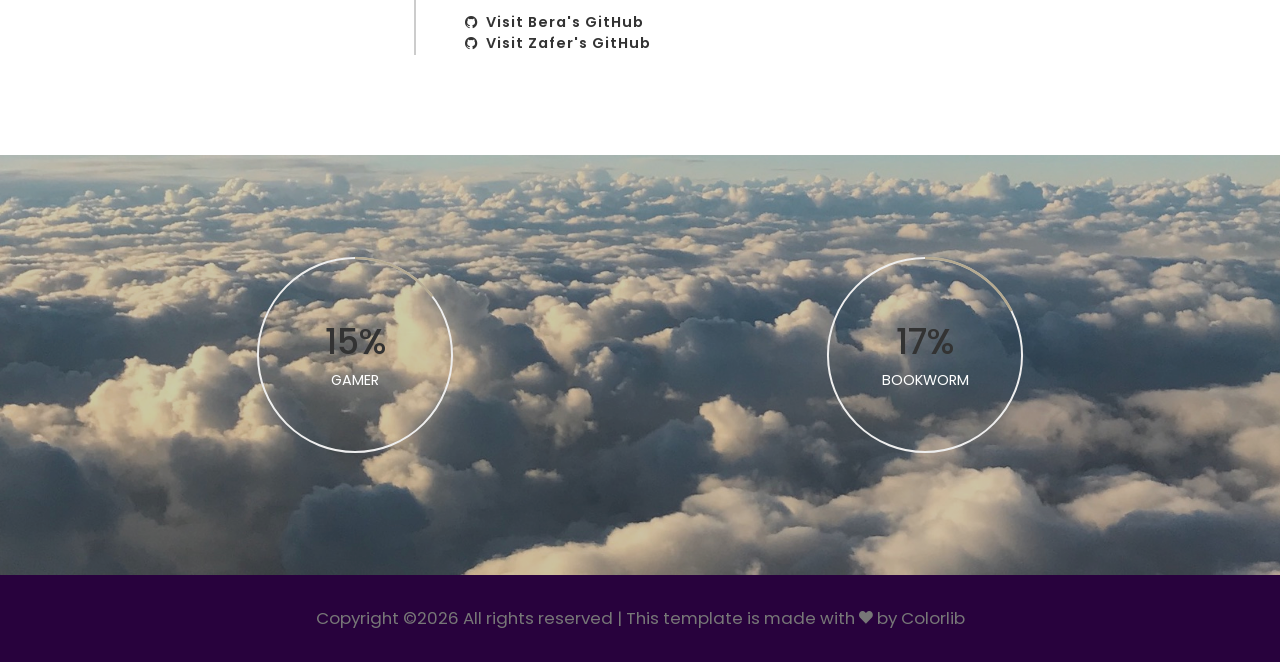
==== commit a285013c: "Update index.html" ====
--- a/index.html
+++ b/index.html
@@ -48,7 +48,7 @@
 
 	<header>
 		<div class="container">
-			<a class="downlad-btn" href="index/gursoy_curriculum-vitae.pdf">Download CV</a>
+			<a class="downlad-btn" href="index/gursoy_curriculum-vitae.pdf" target="_blank">Download CV</a>
 		</div><!-- container -->
 	</header>
 
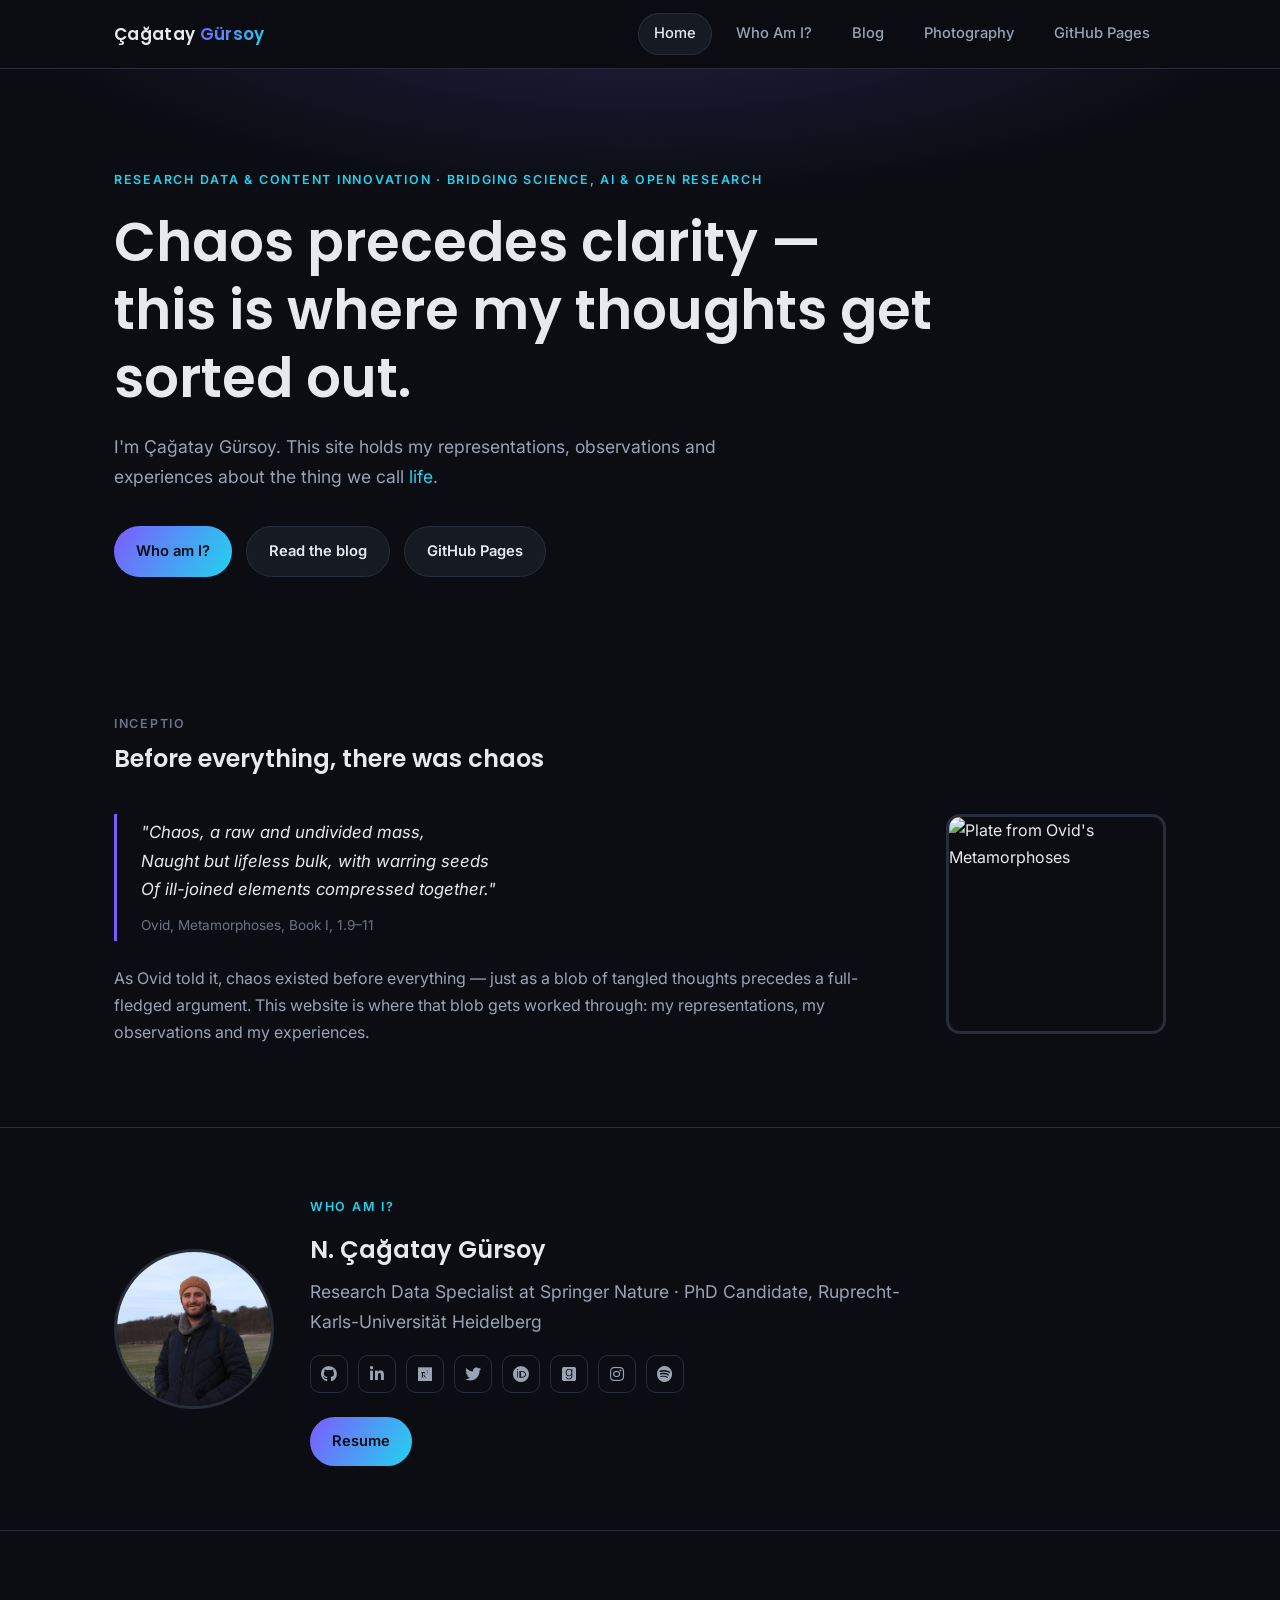
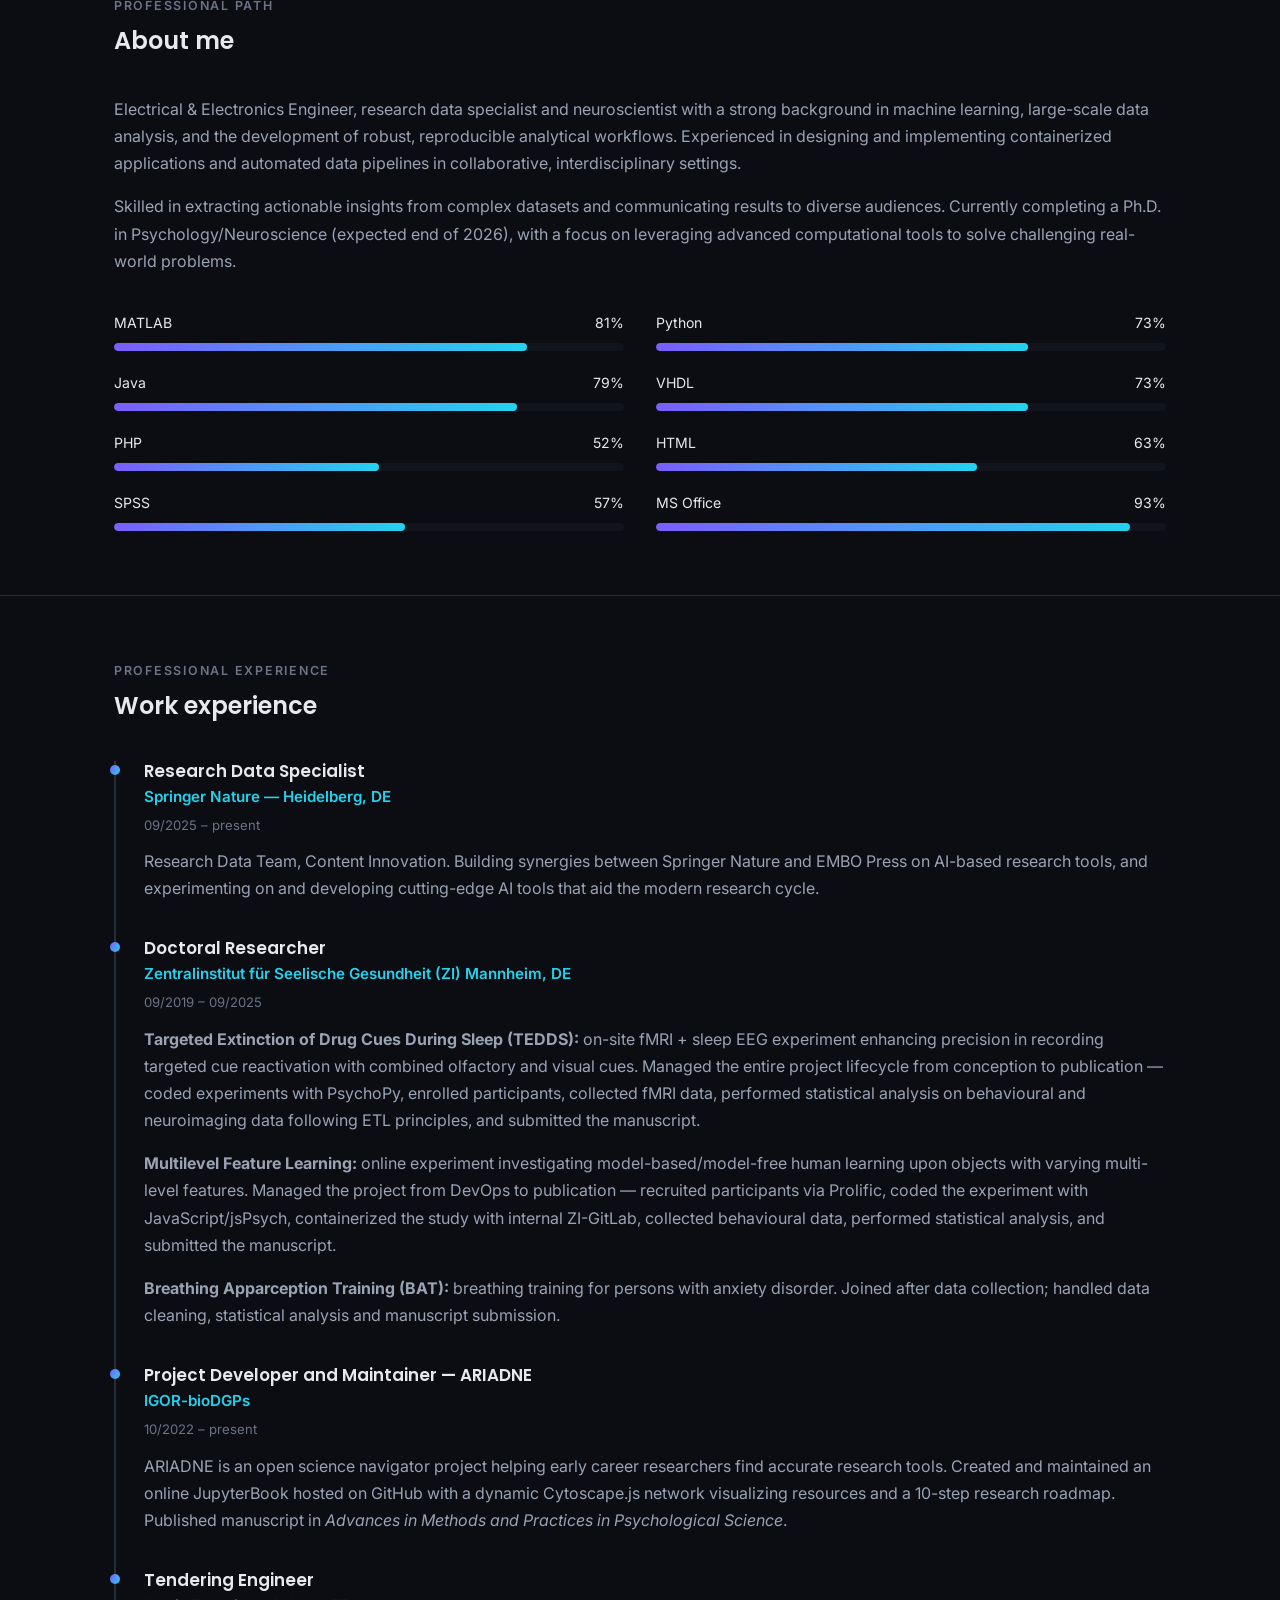
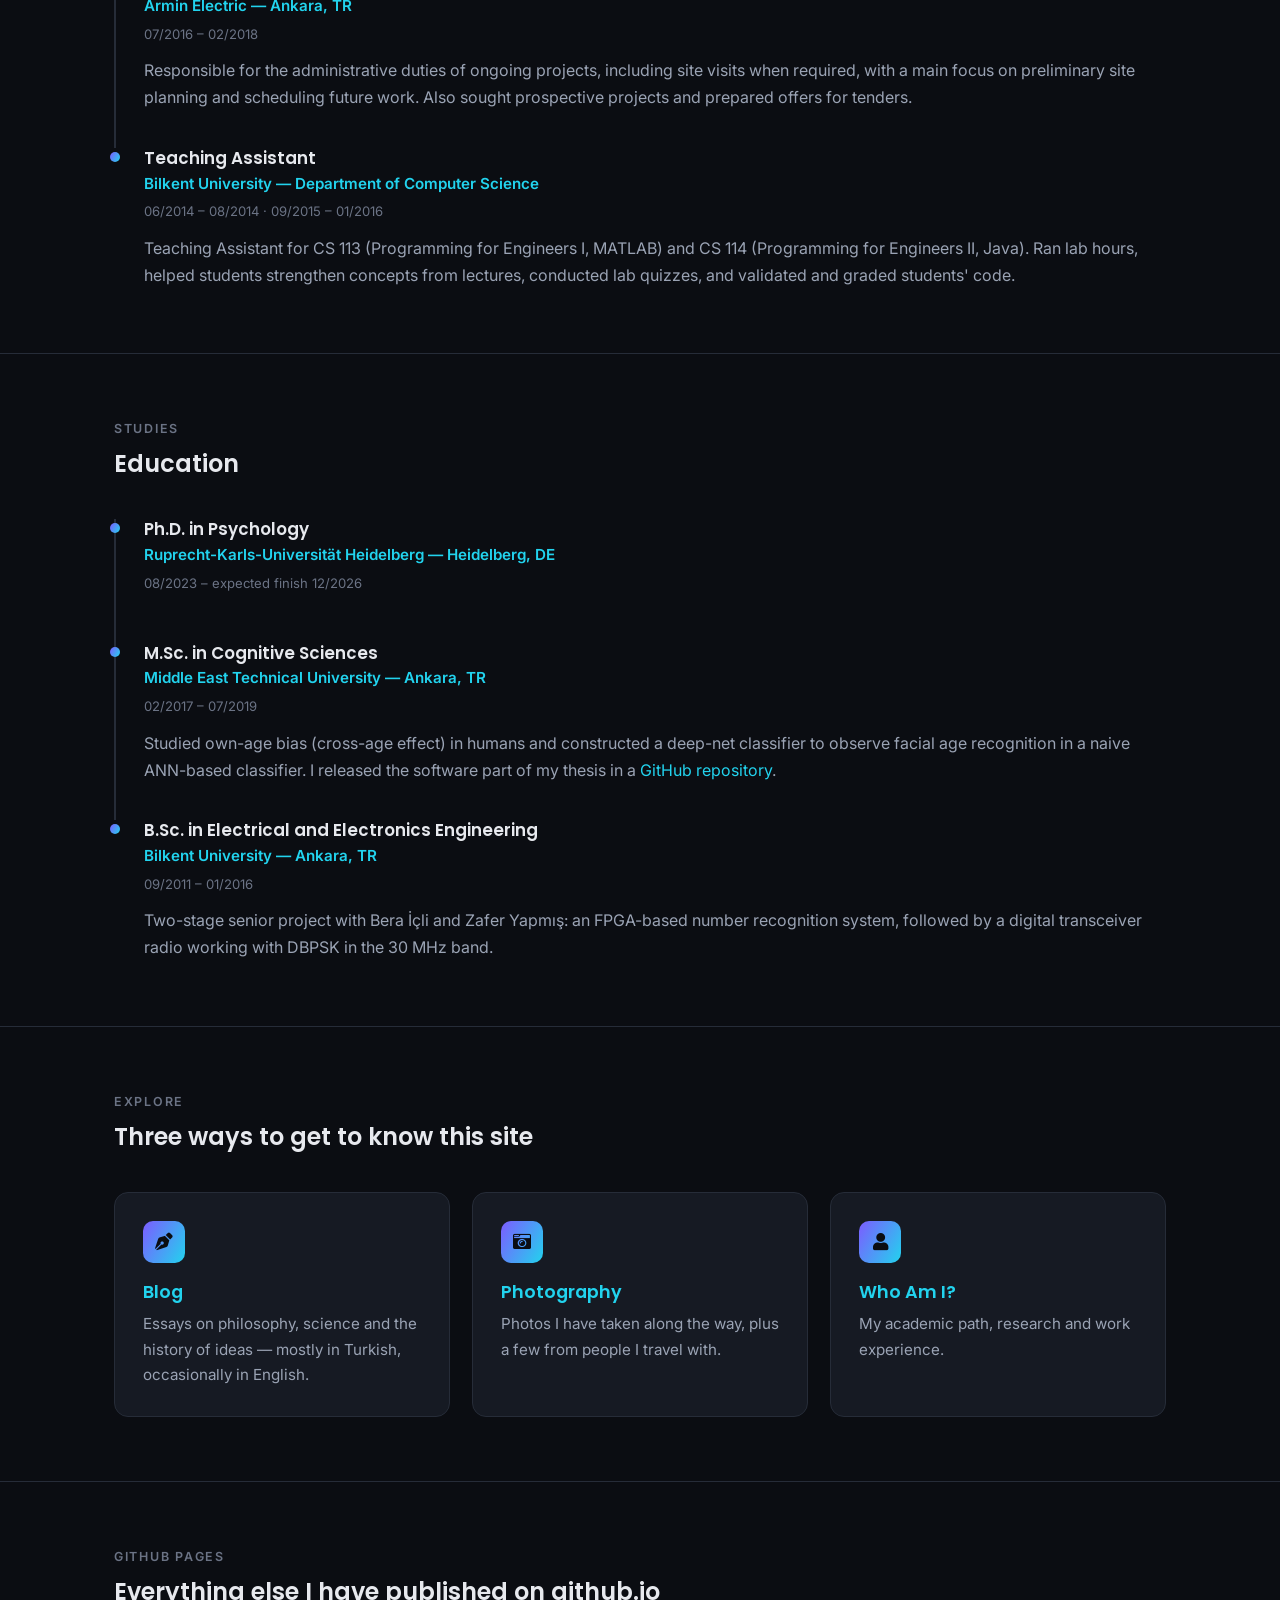
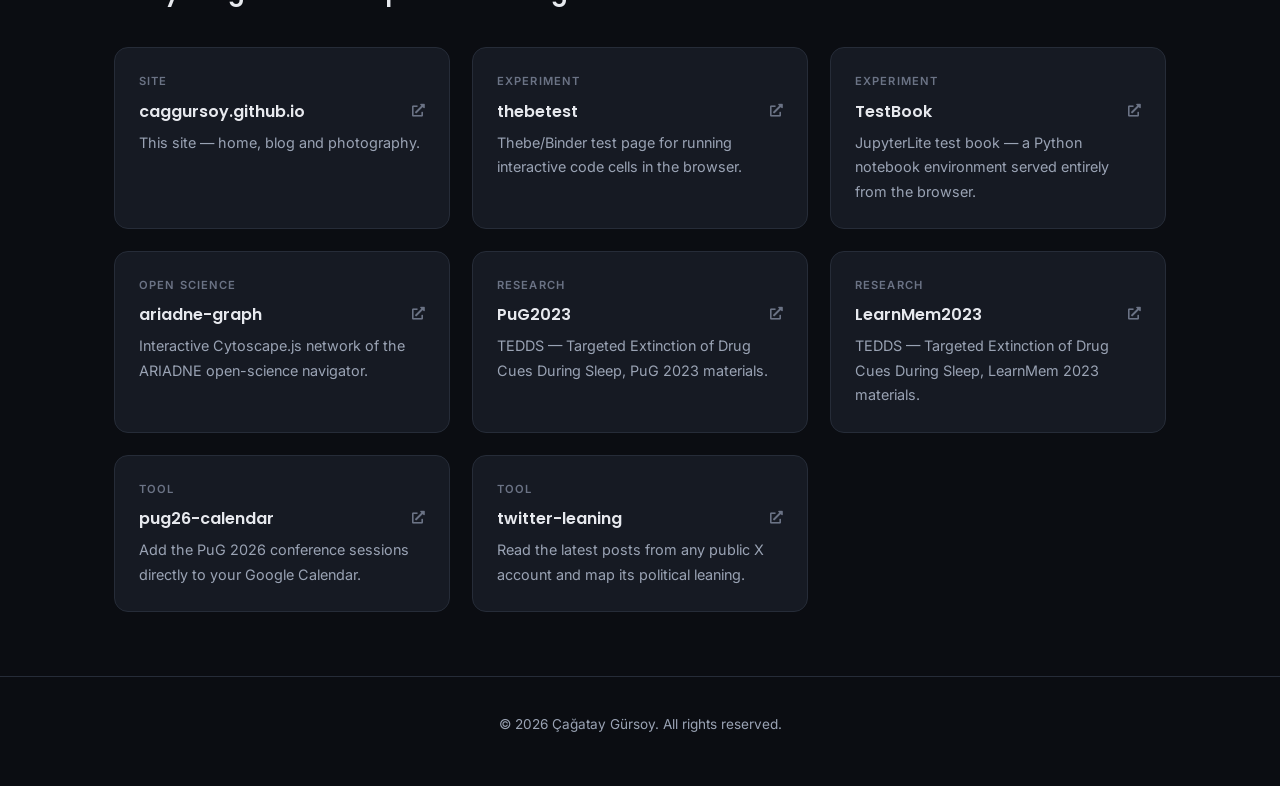
==== commit a1846866: "Renew the page" ====
--- a/index.html
+++ b/index.html
@@ -1,323 +1,311 @@
-<!DOCTYPE HTML>
-<html lang="en">
-<head>
-	<!-- Global site tag (gtag.js) - Google Analytics -->
-	<script async src="https://www.googletagmanager.com/gtag/js?id=UA-119155478-1"></script>
-	<script>
-	  window.dataLayer = window.dataLayer || [];
-	  function gtag(){dataLayer.push(arguments);}
-	  gtag('js', new Date());
-
-	  gtag('config', 'UA-119155478-1');
-	</script>
-
-	<title>Home</title>
-	<link rel="shortcut icon" type="image/png" href="images/darkside.png"/>
-	<meta http-equiv="X-UA-Compatible" content="IE=edge">
-    <meta name="viewport" content="width=device-width, initial-scale=1">
-	<meta charset="UTF-8">
-
-
-	<!-- Font -->
-
-	<link href="https://fonts.googleapis.com/css?family=Poppins:400,500,600,700%7CAllura" rel="stylesheet">
-
-	<link rel="stylesheet" href="https://use.fontawesome.com/releases/v5.0.13/css/all.css" integrity="sha384-DNOHZ68U8hZfKXOrtjWvjxusGo9WQnrNx2sqG0tfsghAvtVlRW3tvkXWZh58N9jp" crossorigin="anonymous">
-
-	<!-- Stylesheets -->
-
-	<link href="common-css/bootstrap.css" rel="stylesheet">
-
-	<link href="common-css/ionicons.css" rel="stylesheet">
-
-	<link href="common-css/fluidbox.min.css" rel="stylesheet">
-
-	<link href="index/css/styles.css" rel="stylesheet">
-
-	<link href="index/css/responsive.css" rel="stylesheet">
-
-</head>
-<body>
-
-	<div class="topnav" id="myTopnav">
-		<a href="index.html" class="active">Home</a>
-		<a href="blog.html">Blog</a>
-		<a href="photo.html">Photography</a>
-	  <a href="javascript:void(0);" class="icon" onclick="myFunction()">&#9776;</a>
-	</div>
-
-	<header>
-		<div class="container">
-			<a class="downlad-btn" href="index/gursoy_curriculum-vitae.pdf" target="_blank">Download CV</a>
-		</div><!-- container -->
-	</header>
-
-	<section class="intro-section">
-		<div class="container">
-			<div class="row">
-				<div class="col-md-1 col-lg-2"></div>
-				<div class="col-md-10 col-lg-8">
-					<div class="intro">
-						<div class="profile-img"><img src="images/cagatay-goettingen.jpg" alt=""></div>
-						<h2><b>N. Çağatay GÜRSOY</b></h2>
-						<h4 class="font-yellow">METU CogSci MSc. Student</h4>
-						<ul class="information margin-tb-30">
-							<li><b>BORN : </b>September 5, 1993</li>
-							<li><b>EMAIL : </b>caggursoy93@gmail.com</li>
-						</ul>
-						<ul class="social-icons">
-							<li><a href="https://github.com/caggursoy/" target="_blank"><i class="ion-social-github"></i></a></li>
-							<li><a href="https://www.linkedin.com/in/necati-cagatay-gursoy-40385397" target="_blank"><i class="ion-social-linkedin"></i></a></li>
-							<li><a href="https://www.instagram.com/caggursoy/" target="_blank"><i class="ion-social-instagram"></i></a></li>
-							<li><a href="https://twitter.com/caggursoy" target="_blank"><i class="ion-social-twitter"></i></a></li>
-							<li><a href="https://www.goodreads.com/caggursoy" target="_blank"><i class="fab fa-goodreads"></i></a></li>
-							<li><a href="https://open.spotify.com/user/pallormortis" target="_blank"><i class="fab fa-spotify"></i></a></li>
-							<li><a href="https://www.last.fm/tr/user/angelofmephisto" target="_blank"><i class="fab fa-lastfm"></i></a></li>
-						</ul>
-					</div><!-- intro -->
-				</div><!-- col-sm-8 -->
-			</div><!-- row -->
-		</div><!-- container -->
-	</section><!-- intro-section -->
-
-	<section class="about-section section">
-		<div class="container">
-			<div class="row">
-				<div class="col-sm-4">
-					<div class="heading">
-						<h3><b>About me</b></h3>
-						<h6 class="font-lite-black"><b>PROFESSIONAL PATH</b></h6>
-					</div>
-				</div><!-- col-sm-4 -->
-				<div class="col-sm-8">
-					<p class="margin-b-50">I have graduated from Electrical and Electronics Department from
-						Bilkent University in January 2016. Then, I have channeled my inner curiosity about human
-					  consciousness and brain processes into an academic goal. Right now I'm pursuing a MSc degree
-					  in METU Cognitive Science Department. My current research aim is to investigate the
-					  own-age bias in facial age prediction, and integrate the so called bias into a neural network
-					  architecture.</p>
-
-					<div class="row">
-						<div class="col-sm-6 col-md-6 col-lg-3">
-							<div class="radial-prog-area margin-b-30">
-								<div class="radial-progress" data-prog-percent=".81">
-									<div></div>
-									<h6 class="progress-title">MATLAB</h6>
-								</div>
-							</div><!-- radial-prog-area-->
-						</div><!-- col-sm-6-->
-
-						<div class="col-sm-6 col-md-6 col-lg-3">
-							<div class="radial-prog-area margin-b-30">
-								<div class="radial-progress" data-prog-percent=".73">
-									<div></div>
-									<h6 class="progress-title">Python</h6>
-								</div>
-							</div><!-- radial-prog-area-->
-						</div><!-- col-sm-6-->
-
-						<div class="col-sm-6 col-md-6 col-lg-3">
-							<div class="radial-prog-area margin-b-30">
-								<div class="radial-progress" data-prog-percent=".79">
-									<div></div>
-									<h6 class="progress-title">Java</h6>
-								</div>
-							</div><!-- radial-prog-area-->
-						</div><!-- col-sm-6-->
-
-						<div class="col-sm-6 col-md-6 col-lg-3">
-							<div class="radial-prog-area margin-b-50">
-								<div class="radial-progress" data-prog-percent=".73">
-									<div></div>
-									<h6 class="progress-title">VHDL</h6>
-								</div>
-							</div><!-- radial-prog-area-->
-						</div><!-- col-sm-6-->
-
-					</div><!-- row -->
-					<div class="row">
-						<div class="col-sm-6 col-md-6 col-lg-3">
-							<div class="radial-prog-area margin-b-30">
-								<div class="radial-progress" data-prog-percent=".52">
-									<div></div>
-									<h6 class="progress-title">PHP</h6>
-								</div>
-							</div><!-- radial-prog-area-->
-						</div><!-- col-sm-6-->
-
-						<div class="col-sm-6 col-md-6 col-lg-3">
-							<div class="radial-prog-area margin-b-30">
-								<div class="radial-progress" data-prog-percent=".63">
-									<div></div>
-									<h6 class="progress-title">HTML</h6>
-								</div>
-							</div><!-- radial-prog-area-->
-						</div><!-- col-sm-6-->
-
-						<div class="col-sm-6 col-md-6 col-lg-3">
-							<div class="radial-prog-area margin-b-30">
-								<div class="radial-progress" data-prog-percent=".57">
-									<div></div>
-									<h6 class="progress-title">SPSS</h6>
-								</div>
-							</div><!-- radial-prog-area-->
-						</div><!-- col-sm-6-->
-
-						<div class="col-sm-6 col-md-6 col-lg-3">
-							<div class="radial-prog-area margin-b-50">
-								<div class="radial-progress" data-prog-percent=".93">
-									<div></div>
-									<h6 class="progress-title">MS Office</h6>
-								</div>
-							</div><!-- radial-prog-area-->
-						</div><!-- col-sm-6-->
-
-					</div><!-- row -->
-				</div><!-- col-sm-8 -->
-			</div><!-- row -->
-		</div><!-- container -->
-	</section><!-- about-section -->
-
-	<section class="experience-section section">
-		<div class="container">
-			<div class="row">
-				<div class="col-sm-4">
-					<div class="heading">
-						<h3><b>Work Experience</b></h3>
-						<h6 class="font-lite-black"><b>PREVIOUS JOBS</b></h6>
-					</div>
-				</div><!-- col-sm-4 -->
-				<div class="col-sm-8">
-
-					<div class="experience margin-b-50">
-						<h4><b>TENDERING ENGINEER</b></h4>
-						<h5 class="font-yellow"><b>ARMIN ELECTRIC </b></h5>
-						<h6 class="margin-t-10">JULY 2016 - FEBRUARY 2018</h6>
-						<p class="font-semi-white margin-tb-30">I was responsible for the administrative duties for the
-							projects that were already going on. This involved visits to sites when required,
-							whereas my main focus is preliminary planning of the sites and scheduling the future work
-							which will be implemented on sites. Moreover, my second responsibility was to seek for the
-							future prospective projects and preparing offers for tenders. </p>
-					</div><!-- experience -->
-
-					<div class="experience margin-b-50">
-						<h4><b>TEACHING ASSISTANT</b></h4>
-						<h5 class="font-yellow"><b>BILKENT UNIVERSITY - DEPARTMENT OF COMPUTER SCIENCE</b></h5>
-						<h6 class="margin-t-10"><b>Teaching Assistant for CS 113 - Programming for Engineers I</b></h6>
-						<h6 class="margin-t-10">JUNE 2014 - AUGUST 2014</h6>
-						<h6 class="margin-t-10"><b>Teaching Assistant for CS 114 - Programming for Engineers II</b></h6>
-						<h6 class="margin-t-10">SEPTEMBER 2015 - JANUARY 2016</h6>
-						<p class="font-semi-white margin-tb-30"> I worked as a Teaching Assistant during lab hours,
-						and my responsibility is to help students strengthen the concepts they have learnt during classes.
-						Occasionally, during lab hours, lab quizzes were conducted as well. Outside of the lab hours,
-						another responsibility given to me was to check students’ codes, validate them and grade them.
-						CS 113 course was focused on MATLAB and CS 114 course was focused on Java. </p>
-						<ul class="list margin-b-30">
-							<li>MATLAB based course was aimed at testing students' comprehension of linear algebra as well.</li>
-							<li>Java based course was the second stage, and it was aimed at instructing the basic algoritm concepts.</li>
-						</ul>
-					</div><!-- experience -->
-
-				</div><!-- col-sm-8 -->
-			</div><!-- row -->
-		</div><!-- container -->
-
-	</section><!-- experience-section -->
-
-	<section class="education-section section">
-		<div class="container">
-			<div class="row">
-				<div class="col-sm-4">
-					<div class="heading">
-						<h3><b>Education</b></h3>
-						<h6 class="font-lite-black"><b>ACADEMIC CAREER</b></h6>
-					</div>
-				</div><!-- col-sm-4 -->
-				<div class="col-sm-8">
-					<div class="education-wrapper">
-						<div class="education margin-b-50">
-							<h4><b>MASTER DEGREE IN SCIENCE</b></h4>
-							<h5 class="font-yellow" ><b>METU - DEPARTMENT OF COGNITIVE SCIENCES</b></h5>
-							<a class="font-lite-black margin-t-10" href="https://ii.metu.edu.tr/cognitive-science-ms">Visit METU CogSci's Page</a>
-							<h6 class="font-lite-black margin-t-10">JANUARY 2017 - CONTINUING</h6>
-							<p class="margin-tb-30">Currently working on Own-Age Bias in Humans and seeking a feasible method for implementing the
-							so called bias on Neural Networks which are biased with actual age distribution data.</p>
-						</div><!-- education -->
-
-						<div class="education margin-b-50">
-							<h4><b>BACHELOR'S DEGREE IN SCIENCE</b></h4>
-							<h5 class="font-yellow"><b>BILKENT UNIVERSITY - DEPARTMENT OF ELECTRICAL AND ELECTRONICS ENGINEERING</b></h5>
-							<a class="font-lite-black margin-t-10" href="http://www.ee.bilkent.edu.tr/en/">Visit Bilkent EEE's Page</a>
-							<h6 class="font-lite-black margin-t-10">SEPTEMBER 2011 - JANUARY 2016</h6>
-							<p class="margin-tb-30">Received a BSc degree in Electrical and Electronics Engineering programme. Programme was heavily
-							concentrated on Electronics Engineering. During my studies, I have taken classes from Psychology department in order to
-						  fulfill my curiosity, as I mentioned earlier. Completed the degree with a two-stage senior project with the same team
-							(Bera İçli and Zafer Yapmış). First stage was to implement a FPGA Based Number Recognition System and the second stage was
-							to implement a Digital Transreceiver Radio working with DBPSK in the frequency region of 30 MHz.</p>
-							<h6><a href="https://github.com/iclibera/"><b class="ion-social-github">&nbsp Visit Bera's GitHub</b></a></h6>
-							<h6><a href="https://github.com/rurouni007/"><b class="ion-social-github">&nbsp Visit Zafer's GitHub</b></a></h6>
-						</div><!-- education -->
-					</div><!-- education-wrapper -->
-				</div><!-- col-sm-8 -->
-			</div><!-- row -->
-		</div><!-- container -->
-
-	</section><!-- about-section -->
-
-	<section class="counter-section" id="counter">
-		<div class="container">
-			<div class="row">
-
-				<div class="col-sm-6 col-md-6 col-lg-6">
-					<div class="radial-prog-area margin-b-50">
-						<div class="radial-progress" data-prog-percent=".83">
-							<div></div>
-							<h6 class="progress-title"><font color="#ffffff">GAMER</font></h6>
-						</div>
-					</div><!-- radial-prog-area-->
-				</div><!-- col-sm-6-->
-
-				<div class="col-sm-6 col-md-6 col-lg-6">
-					<div class="radial-prog-area margin-b-50">
-						<div class="radial-progress" data-prog-percent=".98">
-							<div></div>
-							<h6 class="progress-title"><font color="#ffffff">BOOKWORM</font></h6>
-						</div>
-					</div><!-- radial-prog-area-->
-				</div><!-- col-sm-6-->
-
-			</div><!-- row-->
-		</div><!-- container-->
-    </section><!-- counter-section-->
-
-	<footer>
-		<p class="copyright">
-			<!-- Link back to Colorlib can't be removed. Template is licensed under CC BY 3.0. -->
-Copyright &copy;<script>document.write(new Date().getFullYear());</script> All rights reserved | This template is made with <i class="ion-heart" aria-hidden="true"></i> by <a href="https://colorlib.com" target="_blank">Colorlib</a>
-<!-- Link back to Colorlib can't be removed. Template is licensed under CC BY 3.0. -->
-		</p>
-
-
-	</footer>
-
-
-	<!-- SCIPTS -->
-
-	<script src="common-js/jquery-3.2.1.min.js"></script>
-
-	<script src="common-js/tether.min.js"></script>
-
-	<script src="common-js/bootstrap.js"></script>
-
-	<script src="common-js/isotope.pkgd.min.js"></script>
-
-	<script src="common-js/jquery.waypoints.min.js"></script>
-
-	<script src="common-js/progressbar.min.js"></script>
-
-	<script src="common-js/jquery.fluidbox.min.js"></script>
-
-	<script src="common-js/scripts.js"></script>
-
-</body>
-</html>
+<!DOCTYPE html>
+<html lang="en">
+<head>
+	<!-- Global site tag (gtag.js) - Google Analytics -->
+	<script async src="https://www.googletagmanager.com/gtag/js?id=UA-119155478-1"></script>
+	<script>
+	  window.dataLayer = window.dataLayer || [];
+	  function gtag(){dataLayer.push(arguments);}
+	  gtag('js', new Date());
+
+	  gtag('config', 'UA-119155478-1');
+	</script>
+
+	<title>Çağatay Gürsoy</title>
+	<link rel="shortcut icon" type="image/png" href="images/darkside.png"/>
+	<meta http-equiv="X-UA-Compatible" content="IE=edge">
+	<meta name="viewport" content="width=device-width, initial-scale=1">
+	<meta charset="UTF-8">
+	<meta name="description" content="Çağatay Gürsoy — research data specialist, PhD candidate and writer. Home of his thoughts, work and work-in-progress.">
+
+	<!-- Fonts -->
+	<link rel="preconnect" href="https://fonts.googleapis.com">
+	<link href="https://fonts.googleapis.com/css2?family=Inter:wght@400;500;600&family=Poppins:wght@500;600;700&display=swap" rel="stylesheet">
+	<link rel="stylesheet" href="https://use.fontawesome.com/releases/v5.0.13/css/all.css" integrity="sha384-DNOHZ68U8hZfKXOrtjWvjxusGo9WQnrNx2sqG0tfsghAvtVlRW3tvkXWZh58N9jp" crossorigin="anonymous">
+
+	<!-- Stylesheet -->
+	<link href="assets/css/style.css" rel="stylesheet">
+</head>
+<body>
+
+	<nav class="site-nav">
+		<div class="container">
+			<a href="index.html" class="brand">Çağatay <span>Gürsoy</span></a>
+			<ul class="nav-links" id="navLinks">
+				<li><a href="index.html" class="active">Home</a></li>
+				<li><a href="#who-am-i">Who Am I?</a></li>
+				<li><a href="blog.html">Blog</a></li>
+				<li><a href="photo.html">Photography</a></li>
+				<li><a href="#projects">GitHub Pages</a></li>
+			</ul>
+			<button class="nav-toggle" aria-label="Toggle navigation">&#9776;</button>
+		</div>
+	</nav>
+
+	<header class="hero">
+		<div class="container profile-header">
+			<div>
+				<span class="eyebrow">Research Data &amp; Content Innovation · Bridging Science, AI &amp; Open Research</span>
+				<h1>Chaos precedes clarity — this is where my thoughts get sorted out.</h1>
+				<p class="hero-lede">I'm Çağatay Gürsoy. This site holds my representations, observations and experiences about the thing we call <a href="https://philosophynow.org/issues/101/What_Is_Life" target="_blank" rel="noopener">life</a>.</p>
+				<div class="hero-actions">
+					<a href="#who-am-i" class="btn btn-primary">Who am I?</a>
+					<a href="blog.html" class="btn">Read the blog</a>
+					<a href="#projects" class="btn">GitHub Pages</a>
+				</div>
+			</div>
+		</div>
+	</header>
+
+	<section class="section">
+		<div class="container">
+			<div class="section-head">
+				<span class="kicker">Inceptio</span>
+				<h2>Before everything, there was chaos</h2>
+			</div>
+			<div class="inceptio-row">
+				<div class="inceptio-text">
+					<blockquote class="quote-block">
+						"Chaos, a raw and undivided mass,<br>Naught but lifeless bulk, with warring seeds<br>Of ill-joined elements compressed together."
+						<cite>Ovid, Metamorphoses, Book I, 1.9–11</cite>
+					</blockquote>
+					<p>As Ovid told it, chaos existed before everything — just as a blob of tangled thoughts precedes a full-fledged argument. This website is where that blob gets worked through: my representations, my observations and my experiences.</p>
+				</div>
+				<div class="profile-photo profile-photo--square"><img src="https://upload.wikimedia.org/wikipedia/commons/b/b9/Plate_1-_The_Creation_of_the_World_%28Orbis_fabrica%29%2C_from_Ovid%27s_%27Metamorphoses%27_MET_DP857436.jpg" alt="Plate from Ovid's Metamorphoses"></div>
+			</div>
+		</div>
+	</section>
+
+	<section class="section" id="who-am-i">
+		<div class="container">
+			<div class="profile-header">
+				<div class="profile-photo"><img src="images/cagatay-goettingen.jpg" alt="Çağatay Gürsoy"></div>
+				<div>
+					<span class="eyebrow">Who Am I?</span>
+					<h2>N. Çağatay Gürsoy</h2>
+					<p class="hero-lede" style="margin-bottom: 12px;">Research Data Specialist at Springer Nature · PhD Candidate, Ruprecht-Karls-Universität Heidelberg</p>
+					<ul class="social-row">
+						<li><a href="https://github.com/caggursoy/" target="_blank" rel="noopener" aria-label="GitHub"><i class="fab fa-github"></i></a></li>
+						<li><a href="https://www.linkedin.com/in/cagatay-gursoy/" target="_blank" rel="noopener" aria-label="LinkedIn"><i class="fab fa-linkedin-in"></i></a></li>
+						<li><a href="https://www.researchgate.net/profile/Necati_Cagatay_Guersoy" target="_blank" rel="noopener" aria-label="ResearchGate"><i class="fab fa-researchgate"></i></a></li>
+						<li><a href="https://twitter.com/caggursoy" target="_blank" rel="noopener" aria-label="Twitter"><i class="fab fa-twitter"></i></a></li>
+						<li><a href="https://orcid.org/0000-0001-9762-7747" target="_blank" rel="noopener" aria-label="ORCID"><i class="fab fa-orcid"></i></a></li>
+						<li><a href="https://www.goodreads.com/caggursoy" target="_blank" rel="noopener" aria-label="Goodreads"><i class="fab fa-goodreads"></i></a></li>
+						<li><a href="https://www.instagram.com/caggursoy/" target="_blank" rel="noopener" aria-label="Instagram"><i class="fab fa-instagram"></i></a></li>
+						<li><a href="https://open.spotify.com/user/pallormortis" target="_blank" rel="noopener" aria-label="Spotify"><i class="fab fa-spotify"></i></a></li>
+					</ul>
+					<div class="resume-actions">
+						<a class="btn btn-primary" href="index/gursoy_curriculum-vitae.pdf" target="_blank">Resume</a>
+					</div>
+				</div>
+			</div>
+		</div>
+	</section>
+
+	<section class="section">
+		<div class="container">
+			<div class="section-head">
+				<span class="kicker">Professional path</span>
+				<h2>About me</h2>
+			</div>
+			<p>Electrical &amp; Electronics Engineer, research data specialist and neuroscientist with a strong background in machine learning, large-scale data analysis, and the development of robust, reproducible analytical workflows. Experienced in designing and implementing containerized applications and automated data pipelines in collaborative, interdisciplinary settings.</p>
+			<p>Skilled in extracting actionable insights from complex datasets and communicating results to diverse audiences. Currently completing a Ph.D. in Psychology/Neuroscience (expected end of 2026), with a focus on leveraging advanced computational tools to solve challenging real-world problems.</p>
+
+			<div class="skills margin-t-30" style="margin-top: 36px;">
+				<div class="skill-row" style="--pct: 81%;">
+					<div class="skill-label"><span>MATLAB</span><span>81%</span></div>
+					<div class="skill-track"><div class="skill-fill"></div></div>
+				</div>
+				<div class="skill-row" style="--pct: 73%;">
+					<div class="skill-label"><span>Python</span><span>73%</span></div>
+					<div class="skill-track"><div class="skill-fill"></div></div>
+				</div>
+				<div class="skill-row" style="--pct: 79%;">
+					<div class="skill-label"><span>Java</span><span>79%</span></div>
+					<div class="skill-track"><div class="skill-fill"></div></div>
+				</div>
+				<div class="skill-row" style="--pct: 73%;">
+					<div class="skill-label"><span>VHDL</span><span>73%</span></div>
+					<div class="skill-track"><div class="skill-fill"></div></div>
+				</div>
+				<div class="skill-row" style="--pct: 52%;">
+					<div class="skill-label"><span>PHP</span><span>52%</span></div>
+					<div class="skill-track"><div class="skill-fill"></div></div>
+				</div>
+				<div class="skill-row" style="--pct: 63%;">
+					<div class="skill-label"><span>HTML</span><span>63%</span></div>
+					<div class="skill-track"><div class="skill-fill"></div></div>
+				</div>
+				<div class="skill-row" style="--pct: 57%;">
+					<div class="skill-label"><span>SPSS</span><span>57%</span></div>
+					<div class="skill-track"><div class="skill-fill"></div></div>
+				</div>
+				<div class="skill-row" style="--pct: 93%;">
+					<div class="skill-label"><span>MS Office</span><span>93%</span></div>
+					<div class="skill-track"><div class="skill-fill"></div></div>
+				</div>
+			</div>
+		</div>
+	</section>
+
+	<section class="section">
+		<div class="container">
+			<div class="section-head">
+				<span class="kicker">Professional experience</span>
+				<h2>Work experience</h2>
+			</div>
+
+			<div class="timeline-item">
+				<h4>Research Data Specialist</h4>
+				<span class="org">Springer Nature — Heidelberg, DE</span>
+				<span class="dates">09/2025 – present</span>
+				<p>Research Data Team, Content Innovation. Building synergies between Springer Nature and EMBO Press on AI-based research tools, and experimenting on and developing cutting-edge AI tools that aid the modern research cycle.</p>
+			</div>
+
+			<div class="timeline-item">
+				<h4>Doctoral Researcher</h4>
+				<span class="org">Zentralinstitut für Seelische Gesundheit (ZI) Mannheim, DE</span>
+				<span class="dates">09/2019 – 09/2025</span>
+				<p><strong>Targeted Extinction of Drug Cues During Sleep (TEDDS):</strong> on-site fMRI + sleep EEG experiment enhancing precision in recording targeted cue reactivation with combined olfactory and visual cues. Managed the entire project lifecycle from conception to publication — coded experiments with PsychoPy, enrolled participants, collected fMRI data, performed statistical analysis on behavioural and neuroimaging data following ETL principles, and submitted the manuscript.</p>
+				<p><strong>Multilevel Feature Learning:</strong> online experiment investigating model-based/model-free human learning upon objects with varying multi-level features. Managed the project from DevOps to publication — recruited participants via Prolific, coded the experiment with JavaScript/jsPsych, containerized the study with internal ZI-GitLab, collected behavioural data, performed statistical analysis, and submitted the manuscript.</p>
+				<p><strong>Breathing Apparception Training (BAT):</strong> breathing training for persons with anxiety disorder. Joined after data collection; handled data cleaning, statistical analysis and manuscript submission.</p>
+			</div>
+
+			<div class="timeline-item">
+				<h4>Project Developer and Maintainer — ARIADNE</h4>
+				<span class="org">IGOR-bioDGPs</span>
+				<span class="dates">10/2022 – present</span>
+				<p>ARIADNE is an open science navigator project helping early career researchers find accurate research tools. Created and maintained an online JupyterBook hosted on GitHub with a dynamic Cytoscape.js network visualizing resources and a 10-step research roadmap. Published manuscript in <i>Advances in Methods and Practices in Psychological Science</i>.</p>
+			</div>
+
+			<div class="timeline-item">
+				<h4>Tendering Engineer</h4>
+				<span class="org">Armin Electric — Ankara, TR</span>
+				<span class="dates">07/2016 – 02/2018</span>
+				<p>Responsible for the administrative duties of ongoing projects, including site visits when required, with a main focus on preliminary site planning and scheduling future work. Also sought prospective projects and prepared offers for tenders.</p>
+			</div>
+
+			<div class="timeline-item">
+				<h4>Teaching Assistant</h4>
+				<span class="org">Bilkent University — Department of Computer Science</span>
+				<span class="dates">06/2014 – 08/2014 · 09/2015 – 01/2016</span>
+				<p>Teaching Assistant for CS 113 (Programming for Engineers I, MATLAB) and CS 114 (Programming for Engineers II, Java). Ran lab hours, helped students strengthen concepts from lectures, conducted lab quizzes, and validated and graded students' code.</p>
+			</div>
+		</div>
+	</section>
+
+	<section class="section">
+		<div class="container">
+			<div class="section-head">
+				<span class="kicker">Studies</span>
+				<h2>Education</h2>
+			</div>
+
+			<div class="timeline-item">
+				<h4>Ph.D. in Psychology</h4>
+				<span class="org">Ruprecht-Karls-Universität Heidelberg — Heidelberg, DE</span>
+				<span class="dates">08/2023 – expected finish 12/2026</span>
+			</div>
+
+			<div class="timeline-item">
+				<h4>M.Sc. in Cognitive Sciences</h4>
+				<span class="org"><a href="https://ii.metu.edu.tr/cognitive-science-ms" target="_blank" rel="noopener">Middle East Technical University</a> — Ankara, TR</span>
+				<span class="dates">02/2017 – 07/2019</span>
+				<p>Studied own-age bias (cross-age effect) in humans and constructed a deep-net classifier to observe facial age recognition in a naive ANN-based classifier. I released the software part of my thesis in a <a href="https://github.com/caggursoy/Cross-Age-Effect" target="_blank" rel="noopener">GitHub repository</a>.</p>
+			</div>
+
+			<div class="timeline-item">
+				<h4>B.Sc. in Electrical and Electronics Engineering</h4>
+				<span class="org"><a href="http://www.ee.bilkent.edu.tr/en/" target="_blank" rel="noopener">Bilkent University</a> — Ankara, TR</span>
+				<span class="dates">09/2011 – 01/2016</span>
+				<p>Two-stage senior project with Bera İçli and Zafer Yapmış: an FPGA-based number recognition system, followed by a digital transceiver radio working with DBPSK in the 30 MHz band.</p>
+			</div>
+		</div>
+	</section>
+
+	<section class="section">
+		<div class="container">
+			<div class="section-head">
+				<span class="kicker">Explore</span>
+				<h2>Three ways to get to know this site</h2>
+			</div>
+			<div class="grid grid-3">
+				<a class="card" href="blog.html">
+					<div class="icon"><i class="fas fa-pen-nib"></i></div>
+					<h3>Blog</h3>
+					<p>Essays on philosophy, science and the history of ideas — mostly in Turkish, occasionally in English.</p>
+				</a>
+				<a class="card" href="photo.html">
+					<div class="icon"><i class="fas fa-camera-retro"></i></div>
+					<h3>Photography</h3>
+					<p>Photos I have taken along the way, plus a few from people I travel with.</p>
+				</a>
+				<a class="card" href="#who-am-i">
+					<div class="icon"><i class="fas fa-user"></i></div>
+					<h3>Who Am I?</h3>
+					<p>My academic path, research and work experience.</p>
+				</a>
+			</div>
+		</div>
+	</section>
+
+	<section class="section" id="projects">
+		<div class="container">
+			<div class="section-head">
+				<span class="kicker">GitHub Pages</span>
+				<h2>Everything else I have published on github.io</h2>
+			</div>
+			<div class="grid grid-3">
+				<a class="project-card" href="https://caggursoy.github.io/" target="_blank" rel="noopener">
+					<span class="project-tag">Site</span>
+					<span class="project-name">caggursoy.github.io <i class="fas fa-external-link-alt"></i></span>
+					<p class="project-desc">This site — home, blog and photography.</p>
+				</a>
+				<a class="project-card" href="https://caggursoy.github.io/thebetest/" target="_blank" rel="noopener">
+					<span class="project-tag">Experiment</span>
+					<span class="project-name">thebetest <i class="fas fa-external-link-alt"></i></span>
+					<p class="project-desc">Thebe/Binder test page for running interactive code cells in the browser.</p>
+				</a>
+				<a class="project-card" href="https://caggursoy.github.io/TestBook/" target="_blank" rel="noopener">
+					<span class="project-tag">Experiment</span>
+					<span class="project-name">TestBook <i class="fas fa-external-link-alt"></i></span>
+					<p class="project-desc">JupyterLite test book — a Python notebook environment served entirely from the browser.</p>
+				</a>
+				<a class="project-card" href="https://caggursoy.github.io/ariadne-graph/" target="_blank" rel="noopener">
+					<span class="project-tag">Open science</span>
+					<span class="project-name">ariadne-graph <i class="fas fa-external-link-alt"></i></span>
+					<p class="project-desc">Interactive Cytoscape.js network of the ARIADNE open-science navigator.</p>
+				</a>
+				<a class="project-card" href="https://caggursoy.github.io/PuG2023/" target="_blank" rel="noopener">
+					<span class="project-tag">Research</span>
+					<span class="project-name">PuG2023 <i class="fas fa-external-link-alt"></i></span>
+					<p class="project-desc">TEDDS — Targeted Extinction of Drug Cues During Sleep, PuG 2023 materials.</p>
+				</a>
+				<a class="project-card" href="https://caggursoy.github.io/LearnMem2023/" target="_blank" rel="noopener">
+					<span class="project-tag">Research</span>
+					<span class="project-name">LearnMem2023 <i class="fas fa-external-link-alt"></i></span>
+					<p class="project-desc">TEDDS — Targeted Extinction of Drug Cues During Sleep, LearnMem 2023 materials.</p>
+				</a>
+				<a class="project-card" href="https://caggursoy.github.io/pug26-calendar/" target="_blank" rel="noopener">
+					<span class="project-tag">Tool</span>
+					<span class="project-name">pug26-calendar <i class="fas fa-external-link-alt"></i></span>
+					<p class="project-desc">Add the PuG 2026 conference sessions directly to your Google Calendar.</p>
+				</a>
+				<a class="project-card" href="https://caggursoy.github.io/twitter-leaning/" target="_blank" rel="noopener">
+					<span class="project-tag">Tool</span>
+					<span class="project-name">twitter-leaning <i class="fas fa-external-link-alt"></i></span>
+					<p class="project-desc">Read the latest posts from any public X account and map its political leaning.</p>
+				</a>
+			</div>
+		</div>
+	</section>
+
+	<footer class="site-footer">
+		<div class="container">
+			<p>&copy; <span id="year"></span> Çağatay Gürsoy. All rights reserved.</p>
+		</div>
+	</footer>
+
+	<script src="assets/js/main.js"></script>
+</body>
+</html>
--- a/assets/css/style.css
+++ b/assets/css/style.css
@@ -0,0 +1,442 @@
+/* =========================================================
+   Çağatay Gürsoy — modern site theme
+   Used by: index.html
+   ========================================================= */
+
+:root {
+	--bg: #0b0d12;
+	--bg-soft: #11141b;
+	--surface: #161a23;
+	--surface-hover: #1c2129;
+	--border: #262c38;
+	--text: #e7e9ee;
+	--text-muted: #9aa3b4;
+	--text-faint: #6b7385;
+	--accent: #7c5cff;
+	--accent-2: #22d3ee;
+	--accent-grad: linear-gradient(120deg, #7c5cff, #22d3ee);
+	--radius: 14px;
+	--max-width: 1100px;
+	--shadow: 0 10px 30px rgba(0, 0, 0, 0.35);
+}
+
+* { box-sizing: border-box; }
+
+html { scroll-behavior: smooth; }
+
+body {
+	margin: 0;
+	background: var(--bg);
+	color: var(--text);
+	font-family: 'Inter', -apple-system, BlinkMacSystemFont, 'Segoe UI', sans-serif;
+	line-height: 1.7;
+	-webkit-font-smoothing: antialiased;
+}
+
+h1, h2, h3, h4, h5, h6 {
+	font-family: 'Poppins', 'Inter', sans-serif;
+	line-height: 1.25;
+	margin: 0 0 .5em;
+	font-weight: 600;
+}
+
+a { color: var(--accent-2); text-decoration: none; transition: color .2s ease; }
+a:hover { color: var(--accent); }
+
+p { margin: 0 0 1em; color: var(--text-muted); }
+
+.container {
+	max-width: var(--max-width);
+	margin: 0 auto;
+	padding: 0 24px;
+}
+
+img { max-width: 100%; display: block; }
+
+/* ---------- Navigation ---------- */
+
+.site-nav {
+	position: sticky;
+	top: 0;
+	z-index: 100;
+	background: rgba(11, 13, 18, 0.85);
+	backdrop-filter: blur(10px);
+	border-bottom: 1px solid var(--border);
+}
+
+.site-nav .container {
+	display: flex;
+	align-items: center;
+	justify-content: space-between;
+	height: 68px;
+}
+
+.site-nav .brand {
+	font-family: 'Poppins', sans-serif;
+	font-weight: 600;
+	font-size: 1.05rem;
+	color: var(--text);
+	letter-spacing: .02em;
+}
+
+.site-nav .brand span { background: var(--accent-grad); -webkit-background-clip: text; background-clip: text; color: transparent; }
+
+.nav-links {
+	display: flex;
+	gap: 8px;
+	list-style: none;
+	margin: 0;
+	padding: 0;
+}
+
+.nav-links a {
+	display: inline-block;
+	padding: 8px 16px;
+	border-radius: 999px;
+	color: var(--text-muted);
+	font-size: .92rem;
+	font-weight: 500;
+	transition: all .2s ease;
+}
+
+.nav-links a:hover { color: var(--text); background: var(--surface); }
+
+.nav-links a.active { color: var(--text); background: var(--surface); box-shadow: inset 0 0 0 1px var(--border); }
+
+.nav-toggle {
+	display: none;
+	background: none;
+	border: 1px solid var(--border);
+	border-radius: 8px;
+	color: var(--text);
+	font-size: 1.2rem;
+	padding: 6px 10px;
+	cursor: pointer;
+}
+
+/* ---------- Buttons ---------- */
+
+.btn {
+	display: inline-flex;
+	align-items: center;
+	gap: 8px;
+	padding: 12px 22px;
+	border-radius: 999px;
+	font-weight: 600;
+	font-size: .92rem;
+	border: 1px solid var(--border);
+	color: var(--text);
+	background: var(--surface);
+	cursor: pointer;
+	transition: transform .15s ease, border-color .15s ease, background .15s ease;
+}
+
+.btn:hover { color: var(--text); transform: translateY(-2px); border-color: var(--accent); }
+
+.btn-primary {
+	background: var(--accent-grad);
+	border: none;
+	color: #0b0d12;
+}
+
+.btn-primary:hover { color: #0b0d12; opacity: .92; }
+
+/* ---------- Hero ---------- */
+
+.hero {
+	padding: 96px 0 72px;
+	position: relative;
+	overflow: hidden;
+}
+
+.hero::before {
+	content: "";
+	position: absolute;
+	inset: -40% -10% auto -10%;
+	height: 500px;
+	background: radial-gradient(60% 60% at 50% 30%, rgba(124, 92, 255, .22), transparent 70%);
+	pointer-events: none;
+}
+
+.eyebrow {
+	display: inline-block;
+	font-size: .78rem;
+	text-transform: uppercase;
+	letter-spacing: .14em;
+	color: var(--accent-2);
+	font-weight: 600;
+	margin-bottom: 18px;
+}
+
+.hero h1 {
+	font-size: clamp(2.2rem, 5vw, 3.4rem);
+	max-width: 820px;
+	margin-bottom: 20px;
+}
+
+.hero-lede {
+	font-size: 1.1rem;
+	max-width: 620px;
+	color: var(--text-muted);
+	margin-bottom: 34px;
+}
+
+.hero-actions { display: flex; gap: 14px; flex-wrap: wrap; }
+
+/* ---------- Sections ---------- */
+
+.section { padding: 64px 0; position: relative; scroll-margin-top: 68px; }
+.section + .section { border-top: 1px solid var(--border); }
+
+.section-head { margin-bottom: 40px; max-width: 680px; }
+.section-head .kicker {
+	font-size: .78rem;
+	text-transform: uppercase;
+	letter-spacing: .14em;
+	color: var(--text-faint);
+	font-weight: 600;
+	margin-bottom: 10px;
+	display: block;
+}
+
+/* ---------- Cards / grid ---------- */
+
+.grid { display: grid; gap: 22px; }
+.grid-3 { grid-template-columns: repeat(3, 1fr); }
+.grid-2 { grid-template-columns: repeat(2, 1fr); }
+
+.card {
+	background: var(--surface);
+	border: 1px solid var(--border);
+	border-radius: var(--radius);
+	padding: 28px;
+	transition: transform .18s ease, border-color .18s ease, background .18s ease;
+}
+
+a.card:hover, .card.interactive:hover {
+	transform: translateY(-4px);
+	border-color: var(--accent);
+	background: var(--surface-hover);
+}
+
+.card .icon {
+	width: 42px;
+	height: 42px;
+	border-radius: 10px;
+	background: var(--accent-grad);
+	display: flex;
+	align-items: center;
+	justify-content: center;
+	color: #0b0d12;
+	font-size: 1.1rem;
+	margin-bottom: 18px;
+}
+
+.card h3 { font-size: 1.1rem; margin-bottom: 8px; }
+.card p { margin: 0; font-size: .95rem; }
+
+/* ---------- Quote block ---------- */
+
+.quote-block {
+	border-left: 3px solid var(--accent);
+	padding: 4px 0 4px 24px;
+	font-style: italic;
+	color: var(--text);
+	font-size: 1.05rem;
+	margin: 0 0 24px;
+}
+
+.quote-block cite { display: block; margin-top: 10px; font-style: normal; font-size: .85rem; color: var(--text-faint); }
+
+/* ---------- Profile / who am I ---------- */
+
+.profile-header {
+	display: flex;
+	gap: 36px;
+	align-items: center;
+	flex-wrap: wrap;
+}
+
+.profile-photo {
+	width: 160px;
+	height: 160px;
+	border-radius: 50%;
+	overflow: hidden;
+	border: 3px solid var(--border);
+	flex-shrink: 0;
+}
+
+.profile-photo img { width: 100%; height: 100%; object-fit: cover; }
+
+.profile-photo--square {
+	width: 220px;
+	height: 220px;
+	border-radius: var(--radius);
+}
+
+.inceptio-row {
+	display: flex;
+	align-items: flex-start;
+	gap: 36px;
+}
+
+.inceptio-text { flex: 1; min-width: 0; }
+
+.inceptio-row .profile-photo--square { flex-shrink: 0; }
+
+@media (max-width: 720px) {
+	.inceptio-row { flex-direction: column-reverse; align-items: center; }
+}
+
+.profile-meta p { margin: 4px 0; font-size: .92rem; color: var(--text-muted); }
+
+.social-row {
+	display: flex;
+	gap: 10px;
+	flex-wrap: wrap;
+	list-style: none;
+	padding: 0;
+	margin: 18px 0 0;
+}
+
+.social-row a {
+	width: 38px;
+	height: 38px;
+	border-radius: 10px;
+	border: 1px solid var(--border);
+	display: flex;
+	align-items: center;
+	justify-content: center;
+	color: var(--text-muted);
+	font-size: 1rem;
+}
+
+.social-row a:hover { color: var(--text); border-color: var(--accent); }
+
+.resume-actions { display: flex; gap: 12px; flex-wrap: wrap; margin-top: 24px; }
+
+/* Timeline (experience / education) */
+
+.timeline-item {
+	position: relative;
+	padding: 0 0 36px 28px;
+	border-left: 2px solid var(--border);
+}
+
+.timeline-item:last-child { border-color: transparent; padding-bottom: 0; }
+
+.timeline-item::before {
+	content: "";
+	position: absolute;
+	left: -6px;
+	top: 4px;
+	width: 10px;
+	height: 10px;
+	border-radius: 50%;
+	background: var(--accent-grad);
+}
+
+.timeline-item h4 { margin-bottom: 2px; font-size: 1.05rem; }
+.timeline-item .org { color: var(--accent-2); font-weight: 600; font-size: .95rem; margin-bottom: 4px; display: block; }
+.timeline-item .dates { color: var(--text-faint); font-size: .82rem; margin-bottom: 12px; display: block; }
+.timeline-item p:last-child { margin-bottom: 0; }
+
+/* Skill bars */
+
+.skills { display: grid; grid-template-columns: repeat(2, 1fr); gap: 20px 32px; }
+
+.skill-row .skill-label { display: flex; justify-content: space-between; font-size: .88rem; margin-bottom: 8px; color: var(--text); }
+
+.skill-track { height: 8px; border-radius: 999px; background: var(--bg-soft); overflow: hidden; }
+
+.skill-fill {
+	height: 100%;
+	border-radius: 999px;
+	background: var(--accent-grad);
+	width: 0;
+	transition: width 1.1s ease;
+}
+
+.skill-row.in-view .skill-fill { width: var(--pct); }
+
+/* ---------- GitHub Pages projects ---------- */
+
+.project-card {
+	display: flex;
+	flex-direction: column;
+	gap: 6px;
+	background: var(--surface);
+	border: 1px solid var(--border);
+	border-radius: var(--radius);
+	padding: 24px;
+	transition: transform .18s ease, border-color .18s ease, background .18s ease;
+}
+
+.project-card:hover {
+	transform: translateY(-4px);
+	border-color: var(--accent);
+	background: var(--surface-hover);
+}
+
+.project-card .project-name {
+	font-family: 'Poppins', sans-serif;
+	font-weight: 600;
+	font-size: 1rem;
+	color: var(--text);
+	display: flex;
+	align-items: center;
+	justify-content: space-between;
+	gap: 10px;
+}
+
+.project-card .project-name i { color: var(--text-faint); font-size: .8rem; }
+.project-card:hover .project-name i { color: var(--accent-2); }
+
+.project-card .project-desc { font-size: .9rem; color: var(--text-muted); margin: 0; }
+
+.project-card .project-tag {
+	font-size: .7rem;
+	text-transform: uppercase;
+	letter-spacing: .1em;
+	color: var(--text-faint);
+	font-weight: 600;
+}
+
+/* ---------- Footer ---------- */
+
+.site-footer {
+	border-top: 1px solid var(--border);
+	padding: 36px 0;
+	color: var(--text-faint);
+	font-size: .85rem;
+	text-align: center;
+}
+
+.site-footer a { color: var(--text-muted); }
+
+/* ---------- Responsive ---------- */
+
+@media (max-width: 860px) {
+	.grid-3 { grid-template-columns: 1fr; }
+	.grid-2 { grid-template-columns: 1fr; }
+	.skills { grid-template-columns: 1fr; }
+}
+
+@media (max-width: 720px) {
+	.nav-toggle { display: inline-flex; }
+	.nav-links {
+		position: absolute;
+		top: 68px;
+		left: 0;
+		right: 0;
+		background: var(--bg-soft);
+		border-bottom: 1px solid var(--border);
+		flex-direction: column;
+		padding: 12px;
+		display: none;
+	}
+	.nav-links.open { display: flex; }
+	.nav-links a { width: 100%; }
+	.profile-header { flex-direction: column; text-align: center; }
+	.social-row { justify-content: center; }
+}
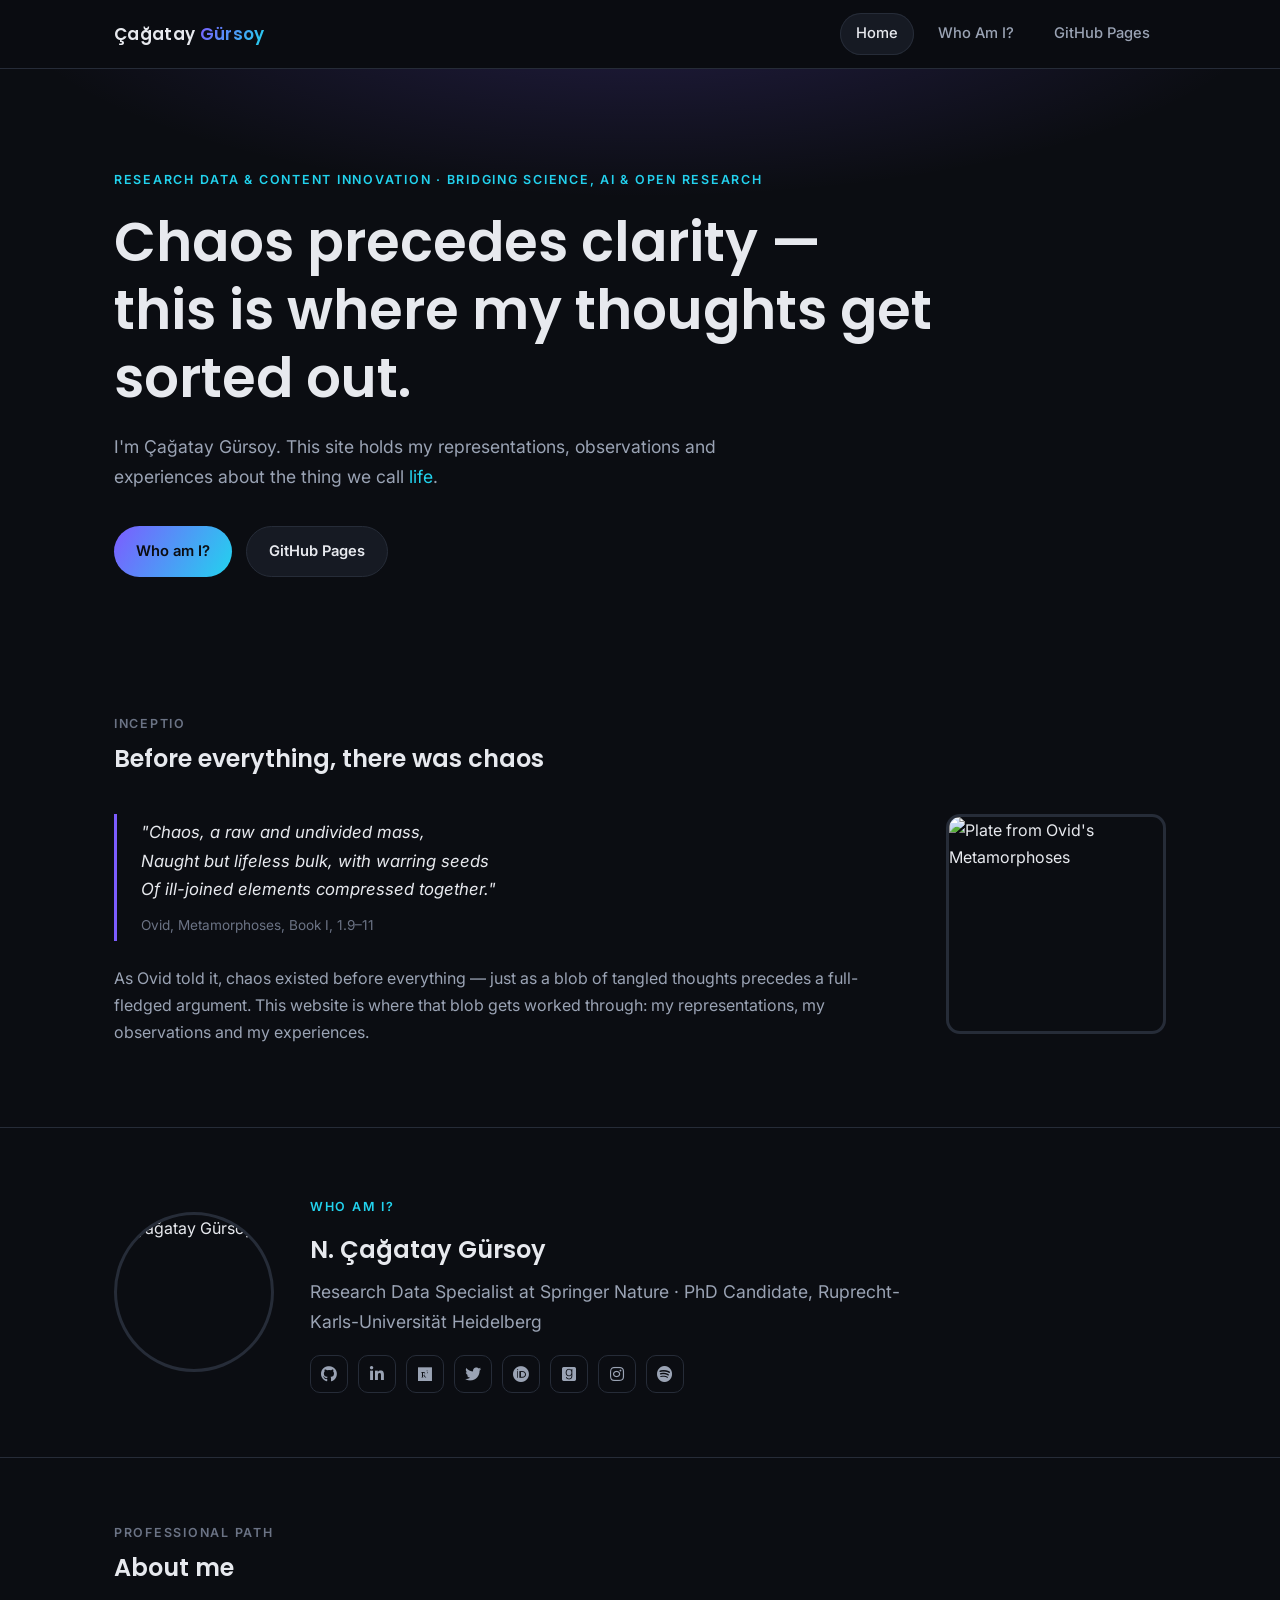
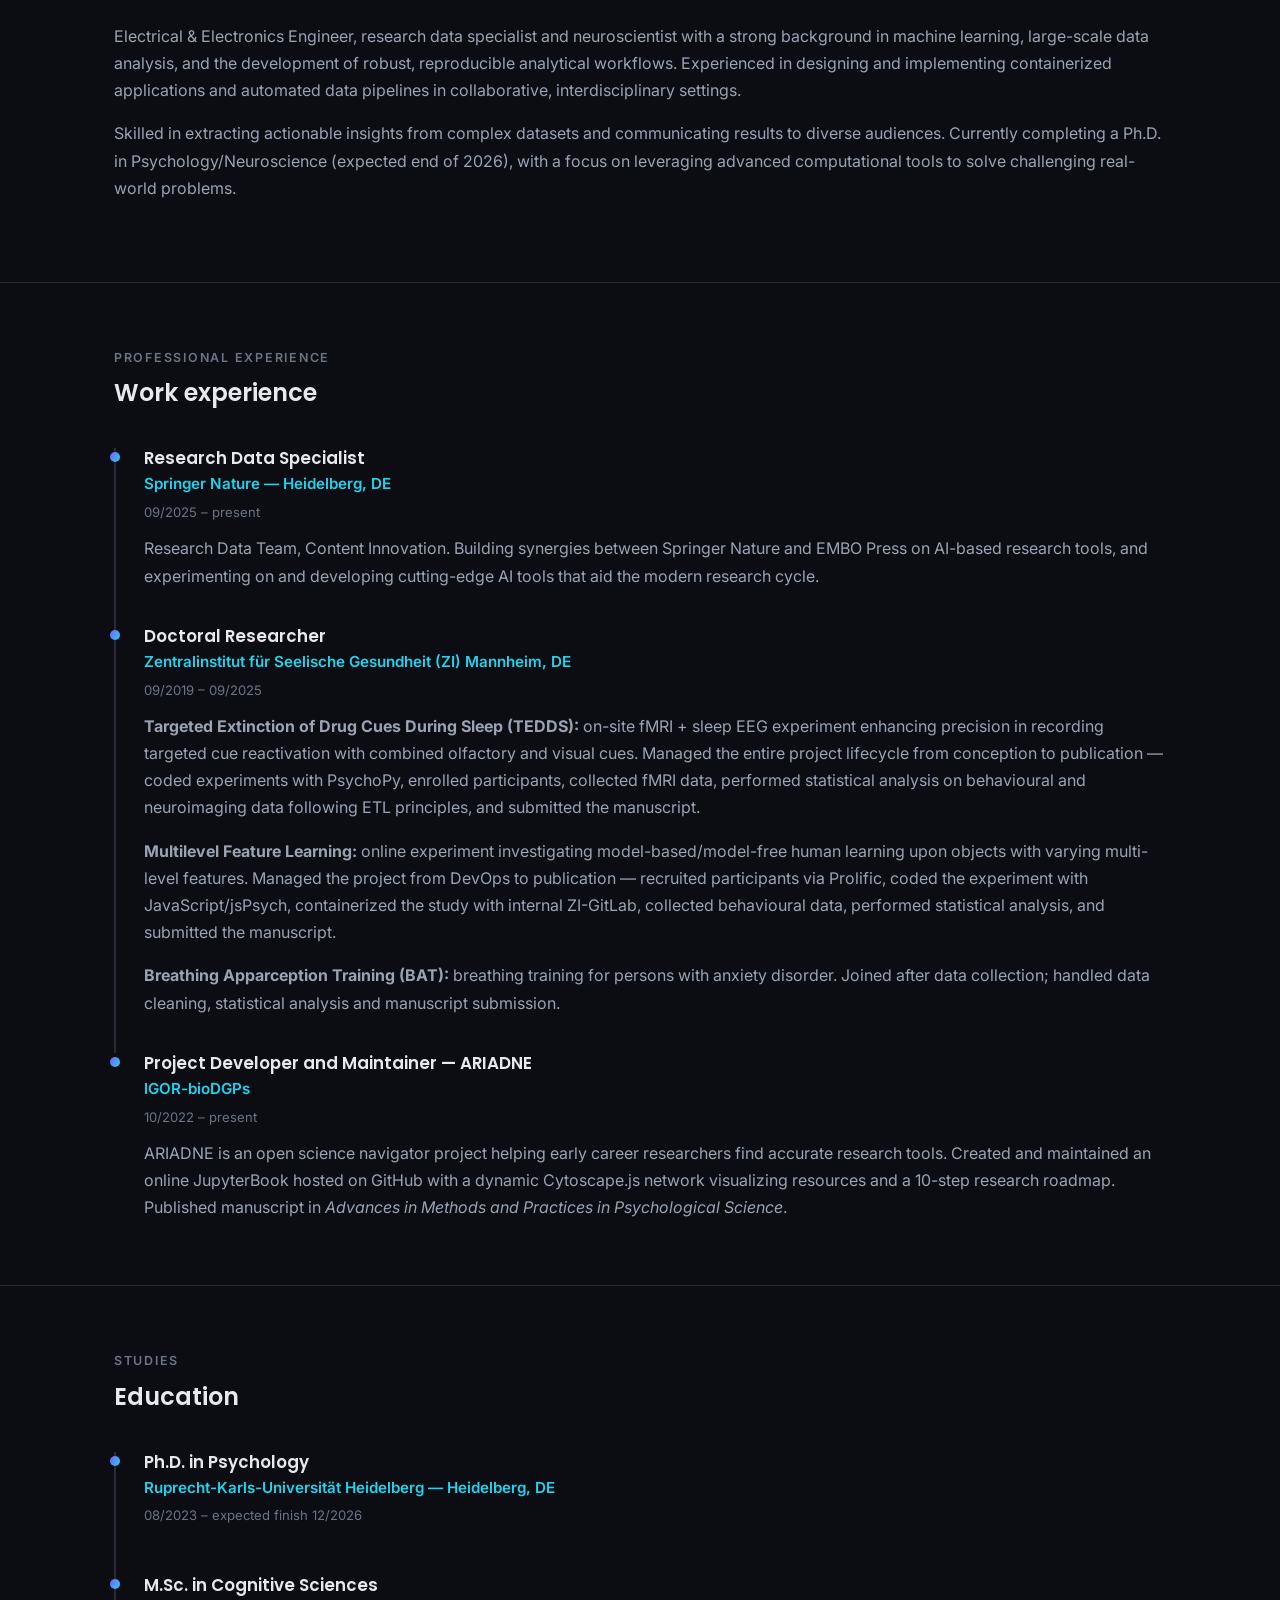
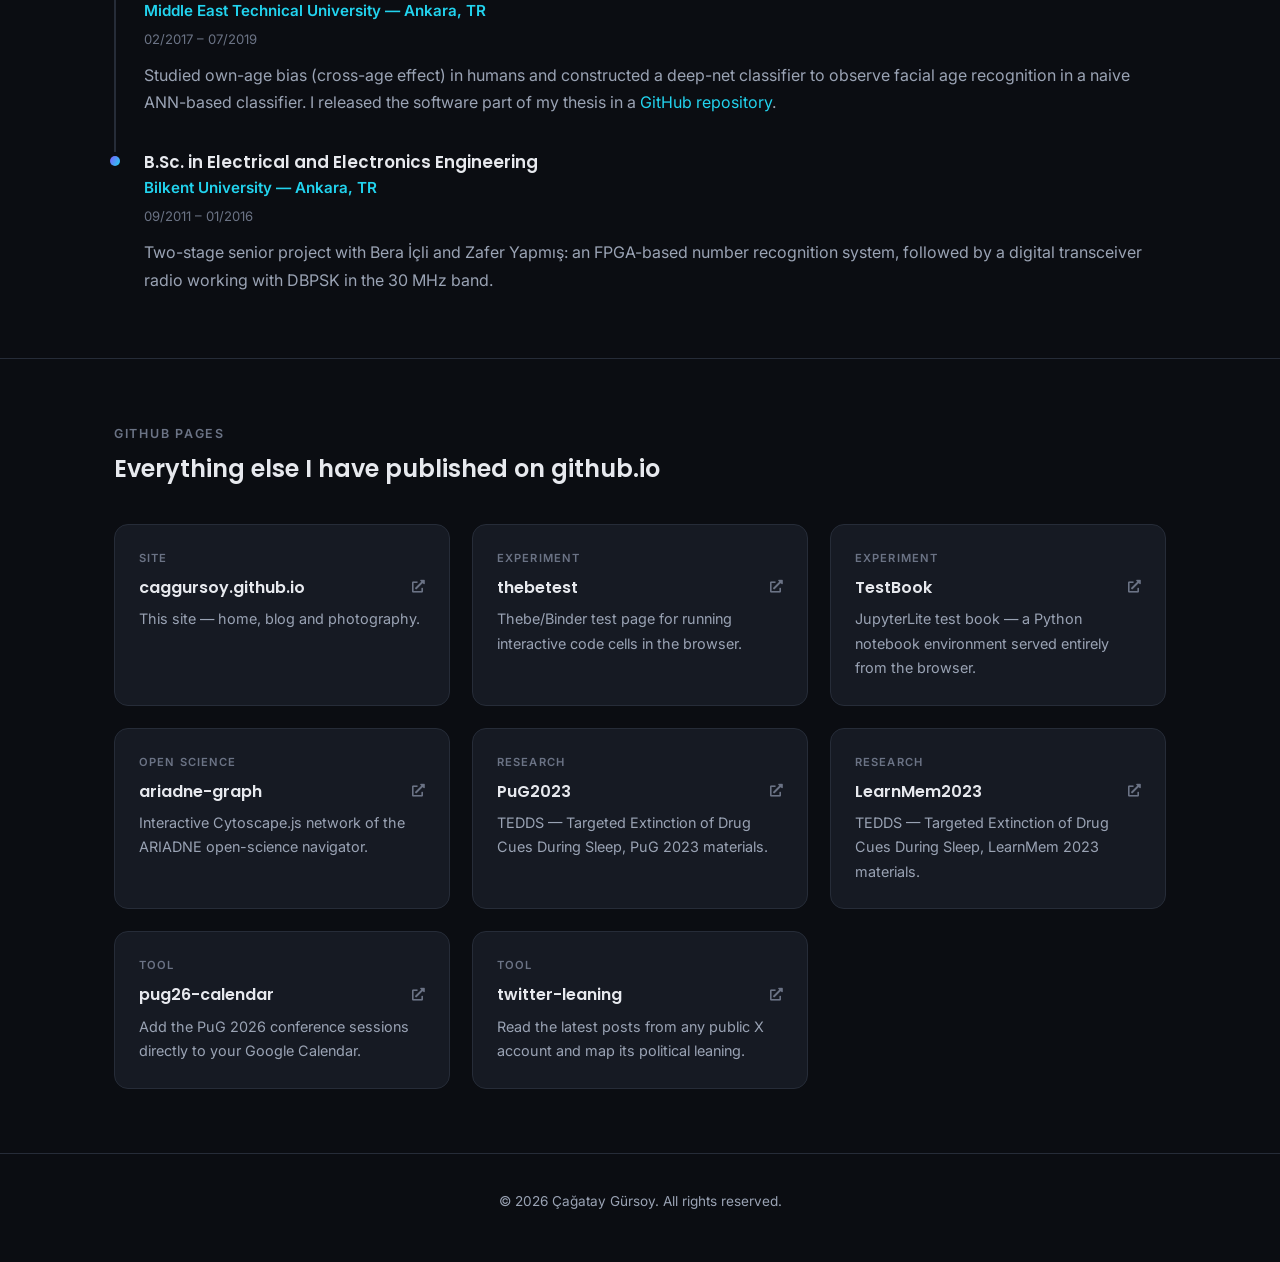
==== commit fbc8fbaa: "Remove unnecessary parts" ====
--- a/index.html
+++ b/index.html
@@ -34,8 +34,6 @@
 			<ul class="nav-links" id="navLinks">
 				<li><a href="index.html" class="active">Home</a></li>
 				<li><a href="#who-am-i">Who Am I?</a></li>
-				<li><a href="blog.html">Blog</a></li>
-				<li><a href="photo.html">Photography</a></li>
 				<li><a href="#projects">GitHub Pages</a></li>
 			</ul>
 			<button class="nav-toggle" aria-label="Toggle navigation">&#9776;</button>
@@ -50,7 +48,6 @@
 				<p class="hero-lede">I'm Çağatay Gürsoy. This site holds my representations, observations and experiences about the thing we call <a href="https://philosophynow.org/issues/101/What_Is_Life" target="_blank" rel="noopener">life</a>.</p>
 				<div class="hero-actions">
 					<a href="#who-am-i" class="btn btn-primary">Who am I?</a>
-					<a href="blog.html" class="btn">Read the blog</a>
 					<a href="#projects" class="btn">GitHub Pages</a>
 				</div>
 			</div>
@@ -94,9 +91,6 @@
 						<li><a href="https://www.instagram.com/caggursoy/" target="_blank" rel="noopener" aria-label="Instagram"><i class="fab fa-instagram"></i></a></li>
 						<li><a href="https://open.spotify.com/user/pallormortis" target="_blank" rel="noopener" aria-label="Spotify"><i class="fab fa-spotify"></i></a></li>
 					</ul>
-					<div class="resume-actions">
-						<a class="btn btn-primary" href="index/gursoy_curriculum-vitae.pdf" target="_blank">Resume</a>
-					</div>
 				</div>
 			</div>
 		</div>
@@ -110,41 +104,6 @@
 			</div>
 			<p>Electrical &amp; Electronics Engineer, research data specialist and neuroscientist with a strong background in machine learning, large-scale data analysis, and the development of robust, reproducible analytical workflows. Experienced in designing and implementing containerized applications and automated data pipelines in collaborative, interdisciplinary settings.</p>
 			<p>Skilled in extracting actionable insights from complex datasets and communicating results to diverse audiences. Currently completing a Ph.D. in Psychology/Neuroscience (expected end of 2026), with a focus on leveraging advanced computational tools to solve challenging real-world problems.</p>
-
-			<div class="skills margin-t-30" style="margin-top: 36px;">
-				<div class="skill-row" style="--pct: 81%;">
-					<div class="skill-label"><span>MATLAB</span><span>81%</span></div>
-					<div class="skill-track"><div class="skill-fill"></div></div>
-				</div>
-				<div class="skill-row" style="--pct: 73%;">
-					<div class="skill-label"><span>Python</span><span>73%</span></div>
-					<div class="skill-track"><div class="skill-fill"></div></div>
-				</div>
-				<div class="skill-row" style="--pct: 79%;">
-					<div class="skill-label"><span>Java</span><span>79%</span></div>
-					<div class="skill-track"><div class="skill-fill"></div></div>
-				</div>
-				<div class="skill-row" style="--pct: 73%;">
-					<div class="skill-label"><span>VHDL</span><span>73%</span></div>
-					<div class="skill-track"><div class="skill-fill"></div></div>
-				</div>
-				<div class="skill-row" style="--pct: 52%;">
-					<div class="skill-label"><span>PHP</span><span>52%</span></div>
-					<div class="skill-track"><div class="skill-fill"></div></div>
-				</div>
-				<div class="skill-row" style="--pct: 63%;">
-					<div class="skill-label"><span>HTML</span><span>63%</span></div>
-					<div class="skill-track"><div class="skill-fill"></div></div>
-				</div>
-				<div class="skill-row" style="--pct: 57%;">
-					<div class="skill-label"><span>SPSS</span><span>57%</span></div>
-					<div class="skill-track"><div class="skill-fill"></div></div>
-				</div>
-				<div class="skill-row" style="--pct: 93%;">
-					<div class="skill-label"><span>MS Office</span><span>93%</span></div>
-					<div class="skill-track"><div class="skill-fill"></div></div>
-				</div>
-			</div>
 		</div>
 	</section>
 
@@ -177,20 +136,6 @@
 				<span class="dates">10/2022 – present</span>
 				<p>ARIADNE is an open science navigator project helping early career researchers find accurate research tools. Created and maintained an online JupyterBook hosted on GitHub with a dynamic Cytoscape.js network visualizing resources and a 10-step research roadmap. Published manuscript in <i>Advances in Methods and Practices in Psychological Science</i>.</p>
 			</div>
-
-			<div class="timeline-item">
-				<h4>Tendering Engineer</h4>
-				<span class="org">Armin Electric — Ankara, TR</span>
-				<span class="dates">07/2016 – 02/2018</span>
-				<p>Responsible for the administrative duties of ongoing projects, including site visits when required, with a main focus on preliminary site planning and scheduling future work. Also sought prospective projects and prepared offers for tenders.</p>
-			</div>
-
-			<div class="timeline-item">
-				<h4>Teaching Assistant</h4>
-				<span class="org">Bilkent University — Department of Computer Science</span>
-				<span class="dates">06/2014 – 08/2014 · 09/2015 – 01/2016</span>
-				<p>Teaching Assistant for CS 113 (Programming for Engineers I, MATLAB) and CS 114 (Programming for Engineers II, Java). Ran lab hours, helped students strengthen concepts from lectures, conducted lab quizzes, and validated and graded students' code.</p>
-			</div>
 		</div>
 	</section>
 
@@ -219,32 +164,6 @@
 				<span class="org"><a href="http://www.ee.bilkent.edu.tr/en/" target="_blank" rel="noopener">Bilkent University</a> — Ankara, TR</span>
 				<span class="dates">09/2011 – 01/2016</span>
 				<p>Two-stage senior project with Bera İçli and Zafer Yapmış: an FPGA-based number recognition system, followed by a digital transceiver radio working with DBPSK in the 30 MHz band.</p>
-			</div>
-		</div>
-	</section>
-
-	<section class="section">
-		<div class="container">
-			<div class="section-head">
-				<span class="kicker">Explore</span>
-				<h2>Three ways to get to know this site</h2>
-			</div>
-			<div class="grid grid-3">
-				<a class="card" href="blog.html">
-					<div class="icon"><i class="fas fa-pen-nib"></i></div>
-					<h3>Blog</h3>
-					<p>Essays on philosophy, science and the history of ideas — mostly in Turkish, occasionally in English.</p>
-				</a>
-				<a class="card" href="photo.html">
-					<div class="icon"><i class="fas fa-camera-retro"></i></div>
-					<h3>Photography</h3>
-					<p>Photos I have taken along the way, plus a few from people I travel with.</p>
-				</a>
-				<a class="card" href="#who-am-i">
-					<div class="icon"><i class="fas fa-user"></i></div>
-					<h3>Who Am I?</h3>
-					<p>My academic path, research and work experience.</p>
-				</a>
 			</div>
 		</div>
 	</section>
--- a/assets/css/style.css
+++ b/assets/css/style.css
@@ -313,8 +313,6 @@
 
 .social-row a:hover { color: var(--text); border-color: var(--accent); }
 
-.resume-actions { display: flex; gap: 12px; flex-wrap: wrap; margin-top: 24px; }
-
 /* Timeline (experience / education) */
 
 .timeline-item {
@@ -341,24 +339,6 @@
 .timeline-item .dates { color: var(--text-faint); font-size: .82rem; margin-bottom: 12px; display: block; }
 .timeline-item p:last-child { margin-bottom: 0; }
 
-/* Skill bars */
-
-.skills { display: grid; grid-template-columns: repeat(2, 1fr); gap: 20px 32px; }
-
-.skill-row .skill-label { display: flex; justify-content: space-between; font-size: .88rem; margin-bottom: 8px; color: var(--text); }
-
-.skill-track { height: 8px; border-radius: 999px; background: var(--bg-soft); overflow: hidden; }
-
-.skill-fill {
-	height: 100%;
-	border-radius: 999px;
-	background: var(--accent-grad);
-	width: 0;
-	transition: width 1.1s ease;
-}
-
-.skill-row.in-view .skill-fill { width: var(--pct); }
-
 /* ---------- GitHub Pages projects ---------- */
 
 .project-card {
@@ -419,7 +399,6 @@
 @media (max-width: 860px) {
 	.grid-3 { grid-template-columns: 1fr; }
 	.grid-2 { grid-template-columns: 1fr; }
-	.skills { grid-template-columns: 1fr; }
 }
 
 @media (max-width: 720px) {
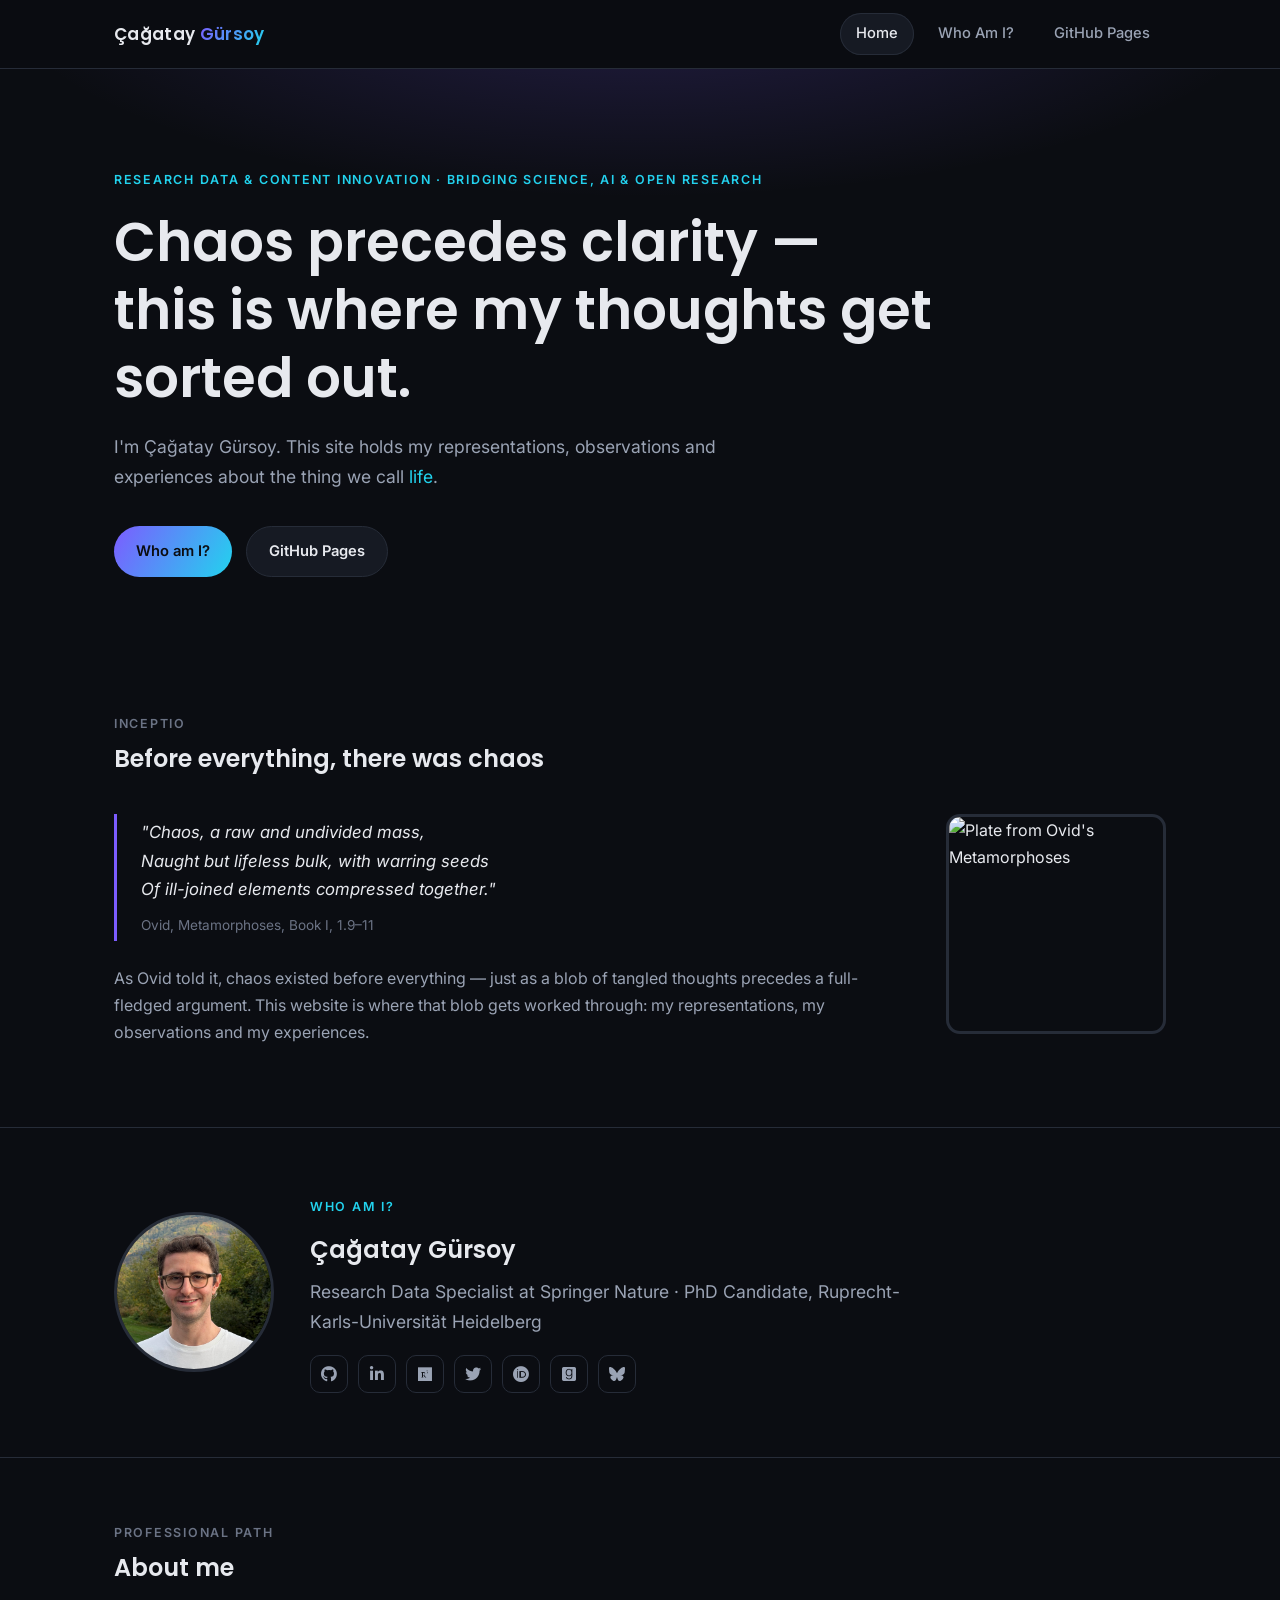
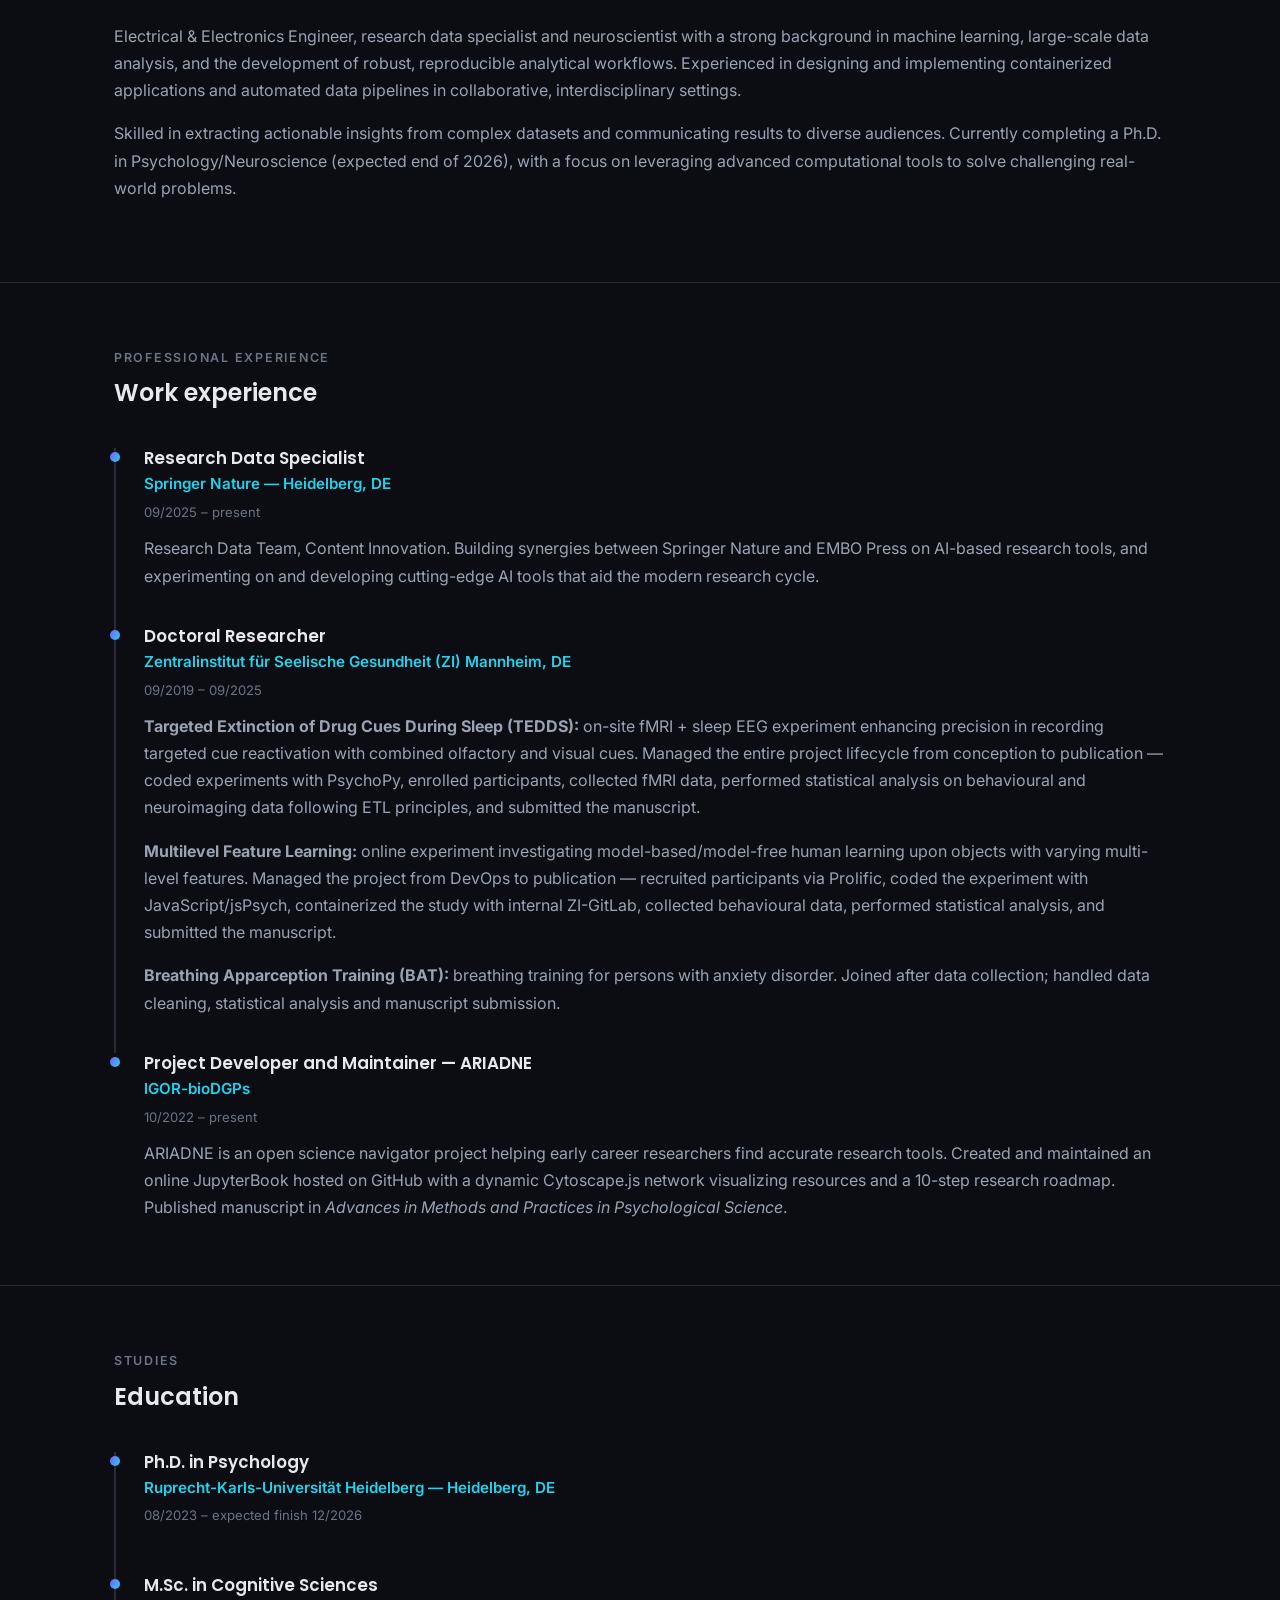
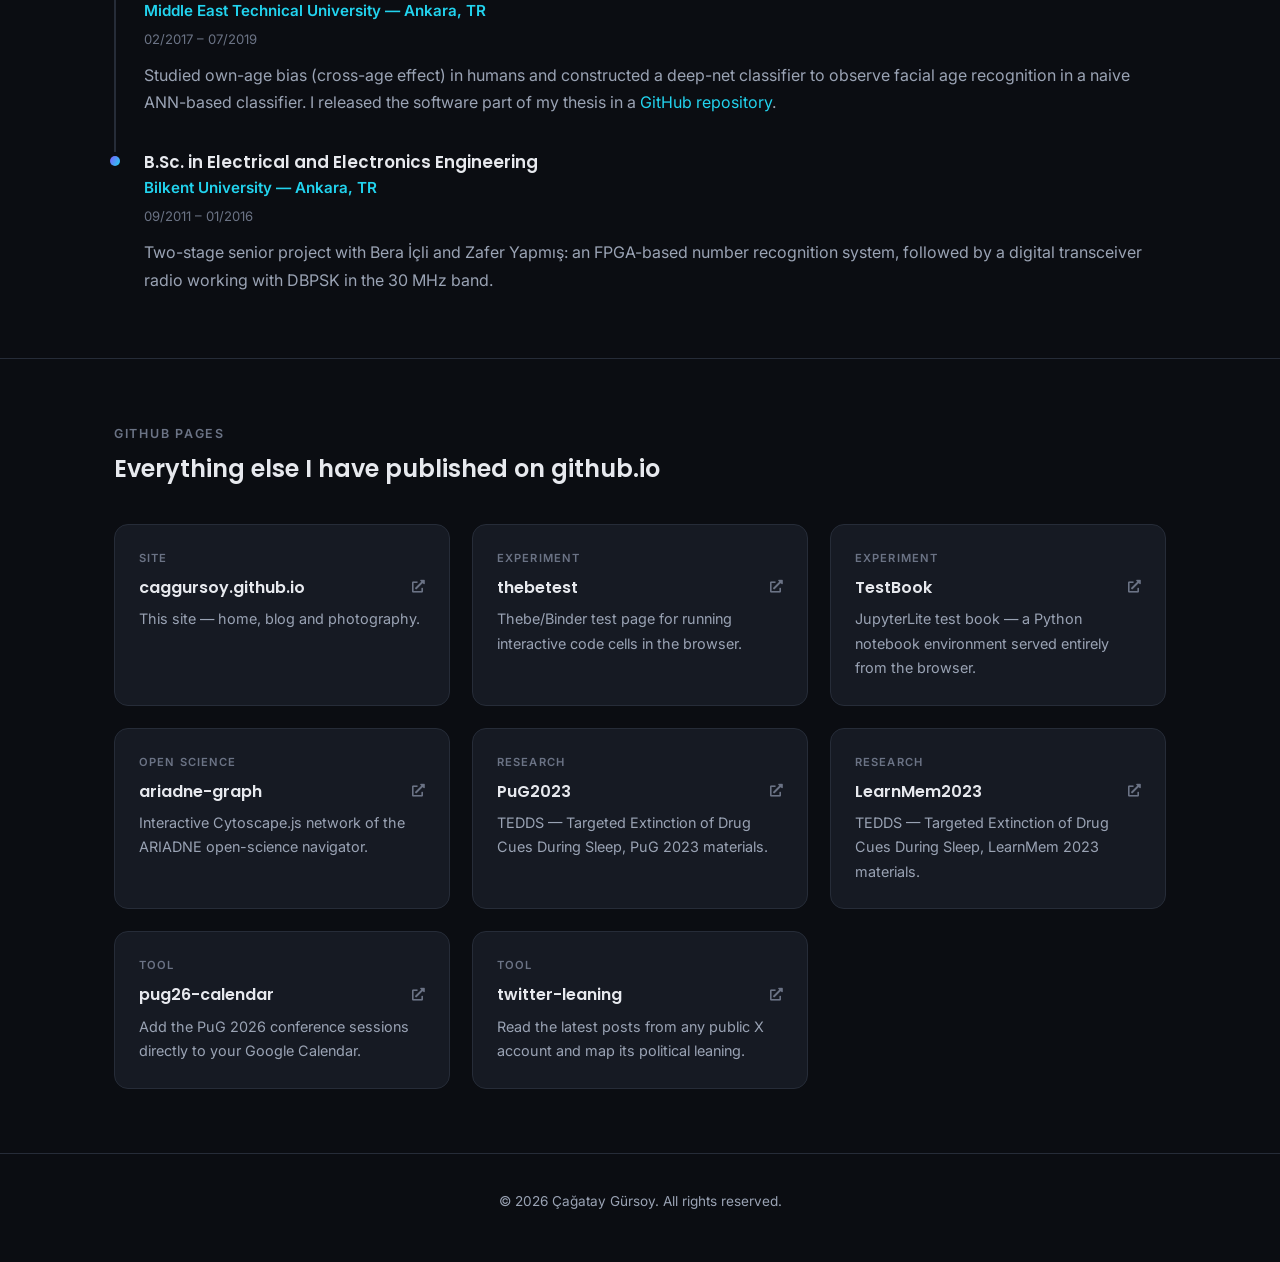
==== commit 968d55eb: "Fix issues in index.html" ====
--- a/index.html
+++ b/index.html
@@ -76,10 +76,10 @@
 	<section class="section" id="who-am-i">
 		<div class="container">
 			<div class="profile-header">
-				<div class="profile-photo"><img src="images/cagatay-goettingen.jpg" alt="Çağatay Gürsoy"></div>
+				<div class="profile-photo"><img src="index/IMG_9448.jpg" alt="Çağatay Gürsoy"></div>
 				<div>
 					<span class="eyebrow">Who Am I?</span>
-					<h2>N. Çağatay Gürsoy</h2>
+					<h2>Çağatay Gürsoy</h2>
 					<p class="hero-lede" style="margin-bottom: 12px;">Research Data Specialist at Springer Nature · PhD Candidate, Ruprecht-Karls-Universität Heidelberg</p>
 					<ul class="social-row">
 						<li><a href="https://github.com/caggursoy/" target="_blank" rel="noopener" aria-label="GitHub"><i class="fab fa-github"></i></a></li>
@@ -88,8 +88,7 @@
 						<li><a href="https://twitter.com/caggursoy" target="_blank" rel="noopener" aria-label="Twitter"><i class="fab fa-twitter"></i></a></li>
 						<li><a href="https://orcid.org/0000-0001-9762-7747" target="_blank" rel="noopener" aria-label="ORCID"><i class="fab fa-orcid"></i></a></li>
 						<li><a href="https://www.goodreads.com/caggursoy" target="_blank" rel="noopener" aria-label="Goodreads"><i class="fab fa-goodreads"></i></a></li>
-						<li><a href="https://www.instagram.com/caggursoy/" target="_blank" rel="noopener" aria-label="Instagram"><i class="fab fa-instagram"></i></a></li>
-						<li><a href="https://open.spotify.com/user/pallormortis" target="_blank" rel="noopener" aria-label="Spotify"><i class="fab fa-spotify"></i></a></li>
+						<li><a href="https://bsky.app/profile/caggursoy.bsky.social" target="_blank" rel="noopener" aria-label="Bluesky"><svg viewBox="0 0 24 24" role="img" aria-hidden="true" focusable="false"><path fill="currentColor" d="M12 10.8c-1.087-2.114-4.046-6.053-6.798-7.995C2.566.944 1.561 1.266.902 1.565.139 1.908 0 3.08 0 3.768c0 .69.378 5.65.624 6.479.815 2.736 3.713 3.66 6.383 3.364.136-.02.275-.039.415-.056-.138.022-.276.04-.415.056-3.912.58-7.387 2.005-2.83 7.078 5.013 5.19 6.87-1.113 7.823-4.308.953 3.195 2.05 9.271 7.733 4.308 4.267-4.308 1.172-6.498-2.74-7.078a8.741 8.741 0 0 1-.415-.056c.14.017.279.036.415.056 2.67.297 5.568-.628 6.383-3.364.246-.828.624-5.79.624-6.478 0-.69-.139-1.861-.902-2.206-.659-.298-1.664-.62-4.3 1.24C16.046 4.748 13.087 8.687 12 10.8Z"/></svg></a></li>
 					</ul>
 				</div>
 			</div>
--- a/assets/css/style.css
+++ b/assets/css/style.css
@@ -312,6 +312,8 @@
 }
 
 .social-row a:hover { color: var(--text); border-color: var(--accent); }
+
+.social-row svg { width: 16px; height: 16px; display: block; }
 
 /* Timeline (experience / education) */
 
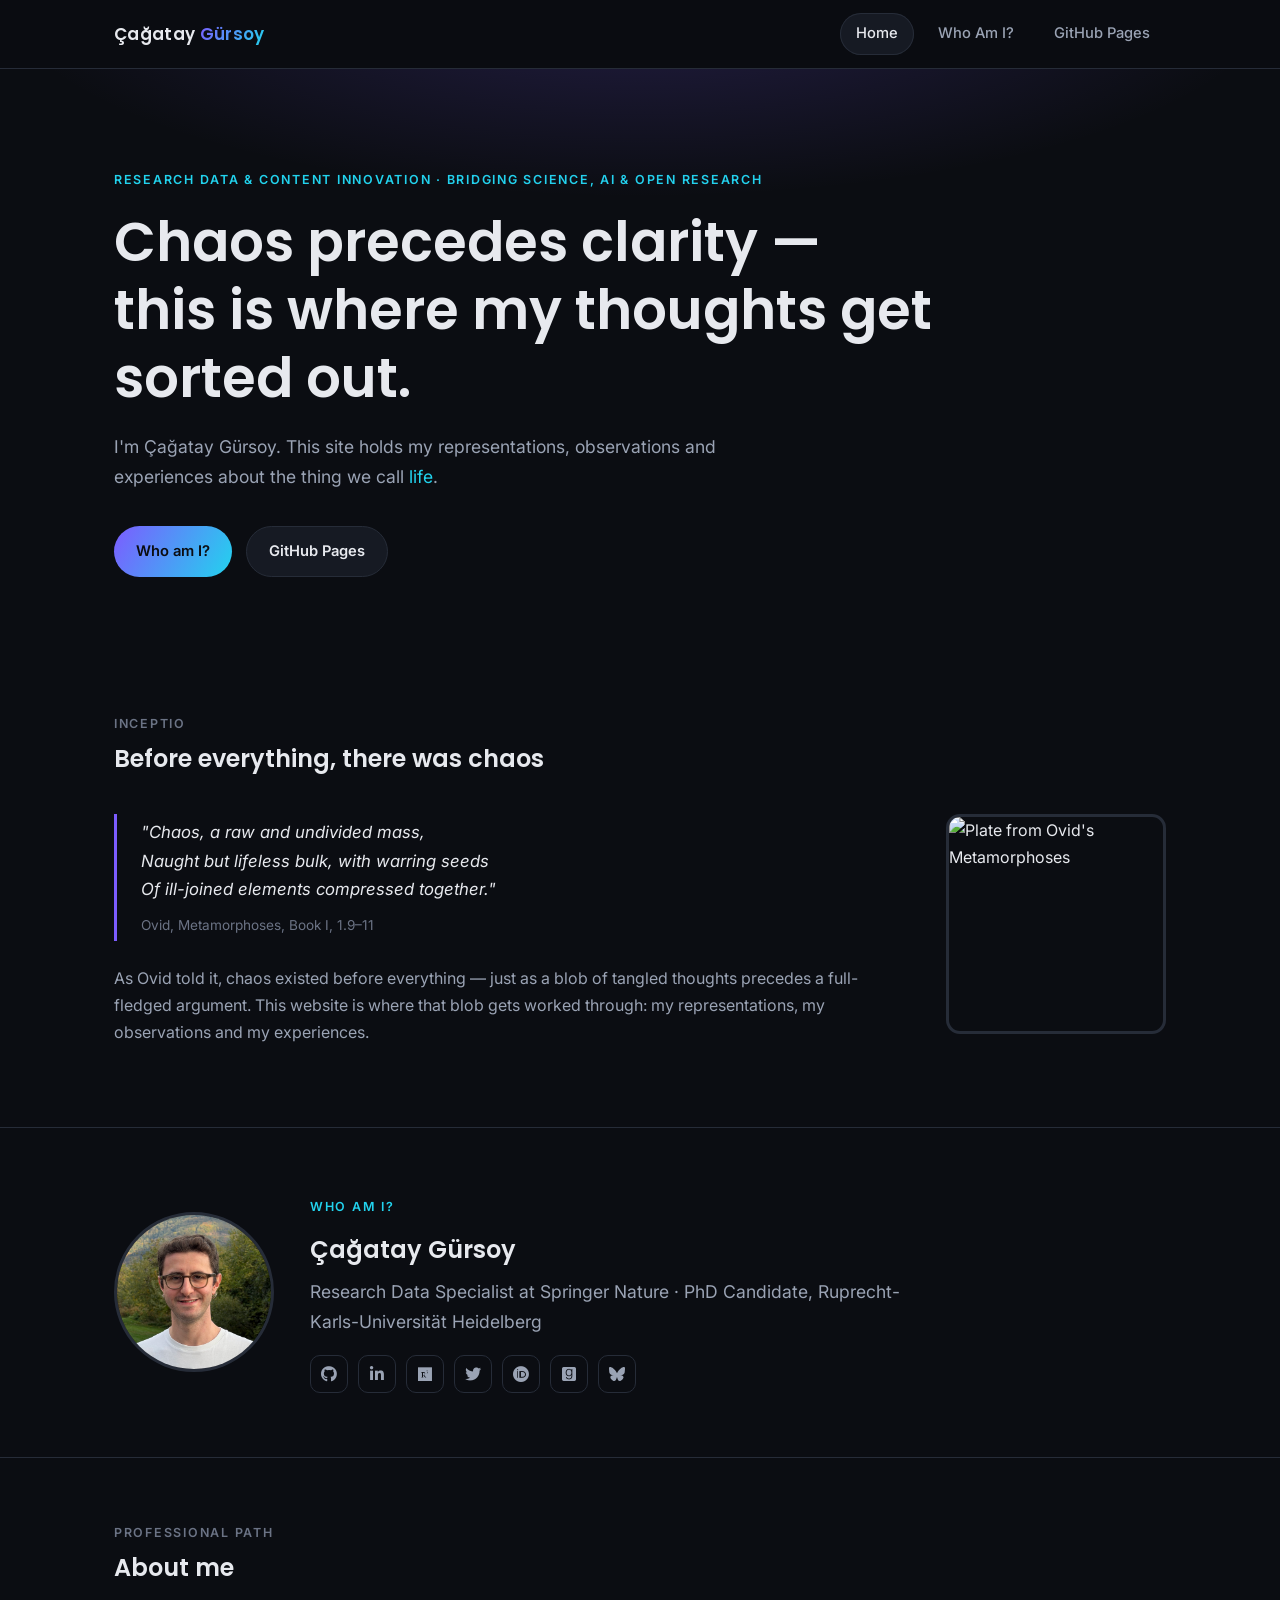
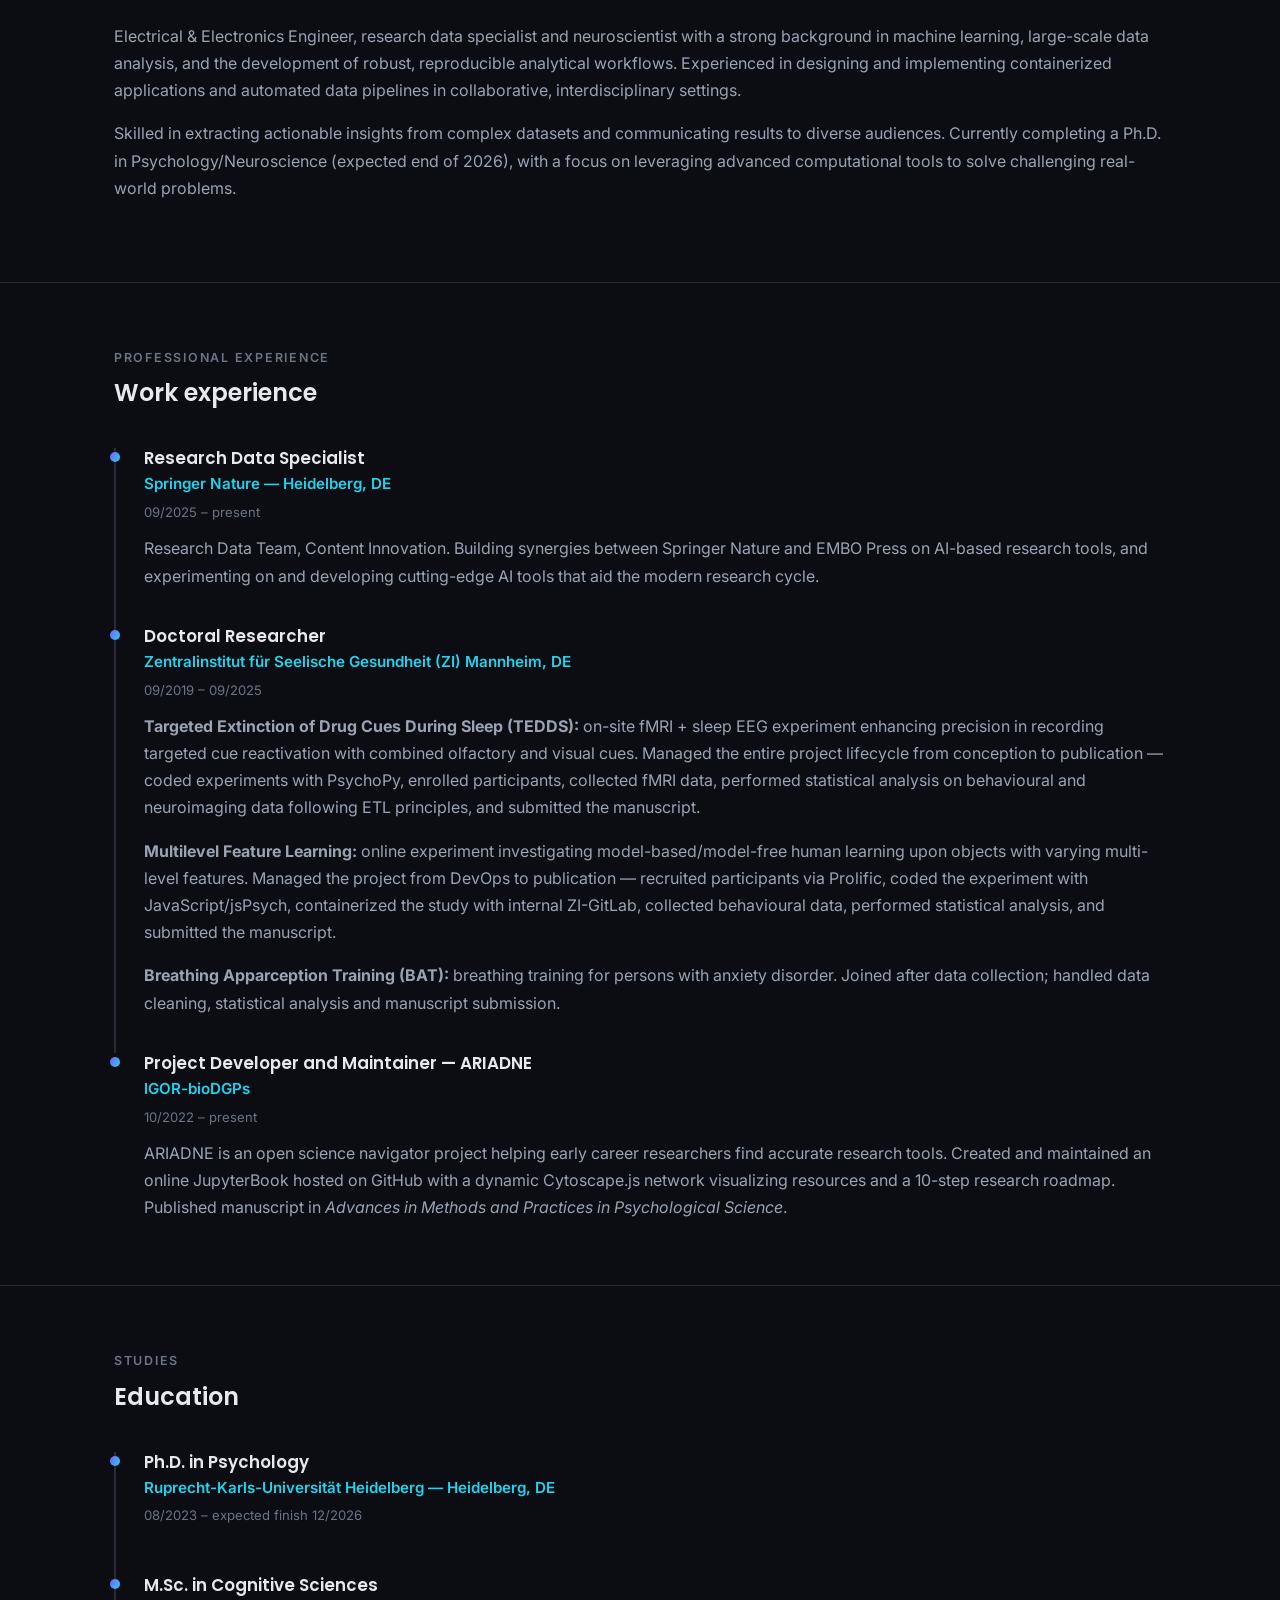
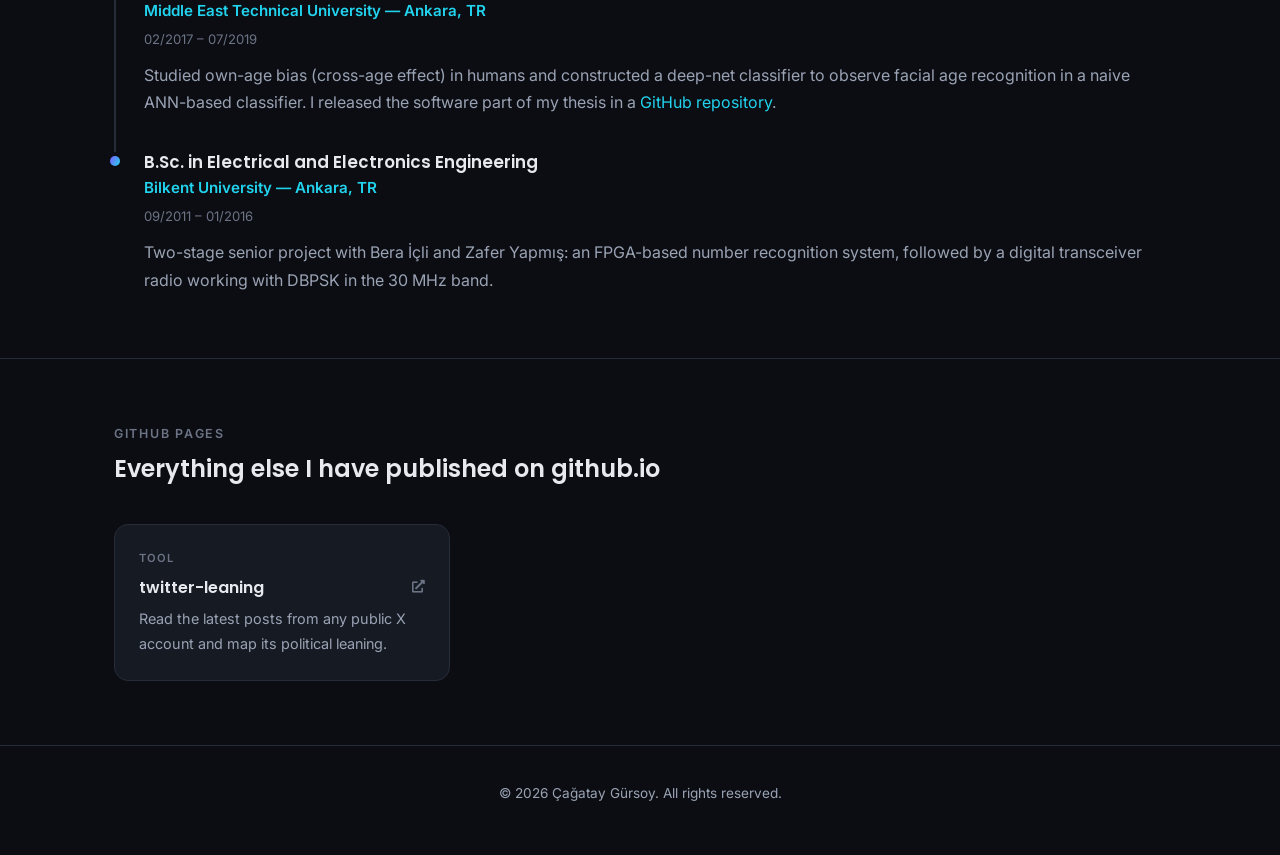
==== commit 7bf802c6: "Also removed unnecessary projects" ====
--- a/index.html
+++ b/index.html
@@ -174,41 +174,6 @@
 				<h2>Everything else I have published on github.io</h2>
 			</div>
 			<div class="grid grid-3">
-				<a class="project-card" href="https://caggursoy.github.io/" target="_blank" rel="noopener">
-					<span class="project-tag">Site</span>
-					<span class="project-name">caggursoy.github.io <i class="fas fa-external-link-alt"></i></span>
-					<p class="project-desc">This site — home, blog and photography.</p>
-				</a>
-				<a class="project-card" href="https://caggursoy.github.io/thebetest/" target="_blank" rel="noopener">
-					<span class="project-tag">Experiment</span>
-					<span class="project-name">thebetest <i class="fas fa-external-link-alt"></i></span>
-					<p class="project-desc">Thebe/Binder test page for running interactive code cells in the browser.</p>
-				</a>
-				<a class="project-card" href="https://caggursoy.github.io/TestBook/" target="_blank" rel="noopener">
-					<span class="project-tag">Experiment</span>
-					<span class="project-name">TestBook <i class="fas fa-external-link-alt"></i></span>
-					<p class="project-desc">JupyterLite test book — a Python notebook environment served entirely from the browser.</p>
-				</a>
-				<a class="project-card" href="https://caggursoy.github.io/ariadne-graph/" target="_blank" rel="noopener">
-					<span class="project-tag">Open science</span>
-					<span class="project-name">ariadne-graph <i class="fas fa-external-link-alt"></i></span>
-					<p class="project-desc">Interactive Cytoscape.js network of the ARIADNE open-science navigator.</p>
-				</a>
-				<a class="project-card" href="https://caggursoy.github.io/PuG2023/" target="_blank" rel="noopener">
-					<span class="project-tag">Research</span>
-					<span class="project-name">PuG2023 <i class="fas fa-external-link-alt"></i></span>
-					<p class="project-desc">TEDDS — Targeted Extinction of Drug Cues During Sleep, PuG 2023 materials.</p>
-				</a>
-				<a class="project-card" href="https://caggursoy.github.io/LearnMem2023/" target="_blank" rel="noopener">
-					<span class="project-tag">Research</span>
-					<span class="project-name">LearnMem2023 <i class="fas fa-external-link-alt"></i></span>
-					<p class="project-desc">TEDDS — Targeted Extinction of Drug Cues During Sleep, LearnMem 2023 materials.</p>
-				</a>
-				<a class="project-card" href="https://caggursoy.github.io/pug26-calendar/" target="_blank" rel="noopener">
-					<span class="project-tag">Tool</span>
-					<span class="project-name">pug26-calendar <i class="fas fa-external-link-alt"></i></span>
-					<p class="project-desc">Add the PuG 2026 conference sessions directly to your Google Calendar.</p>
-				</a>
 				<a class="project-card" href="https://caggursoy.github.io/twitter-leaning/" target="_blank" rel="noopener">
 					<span class="project-tag">Tool</span>
 					<span class="project-name">twitter-leaning <i class="fas fa-external-link-alt"></i></span>
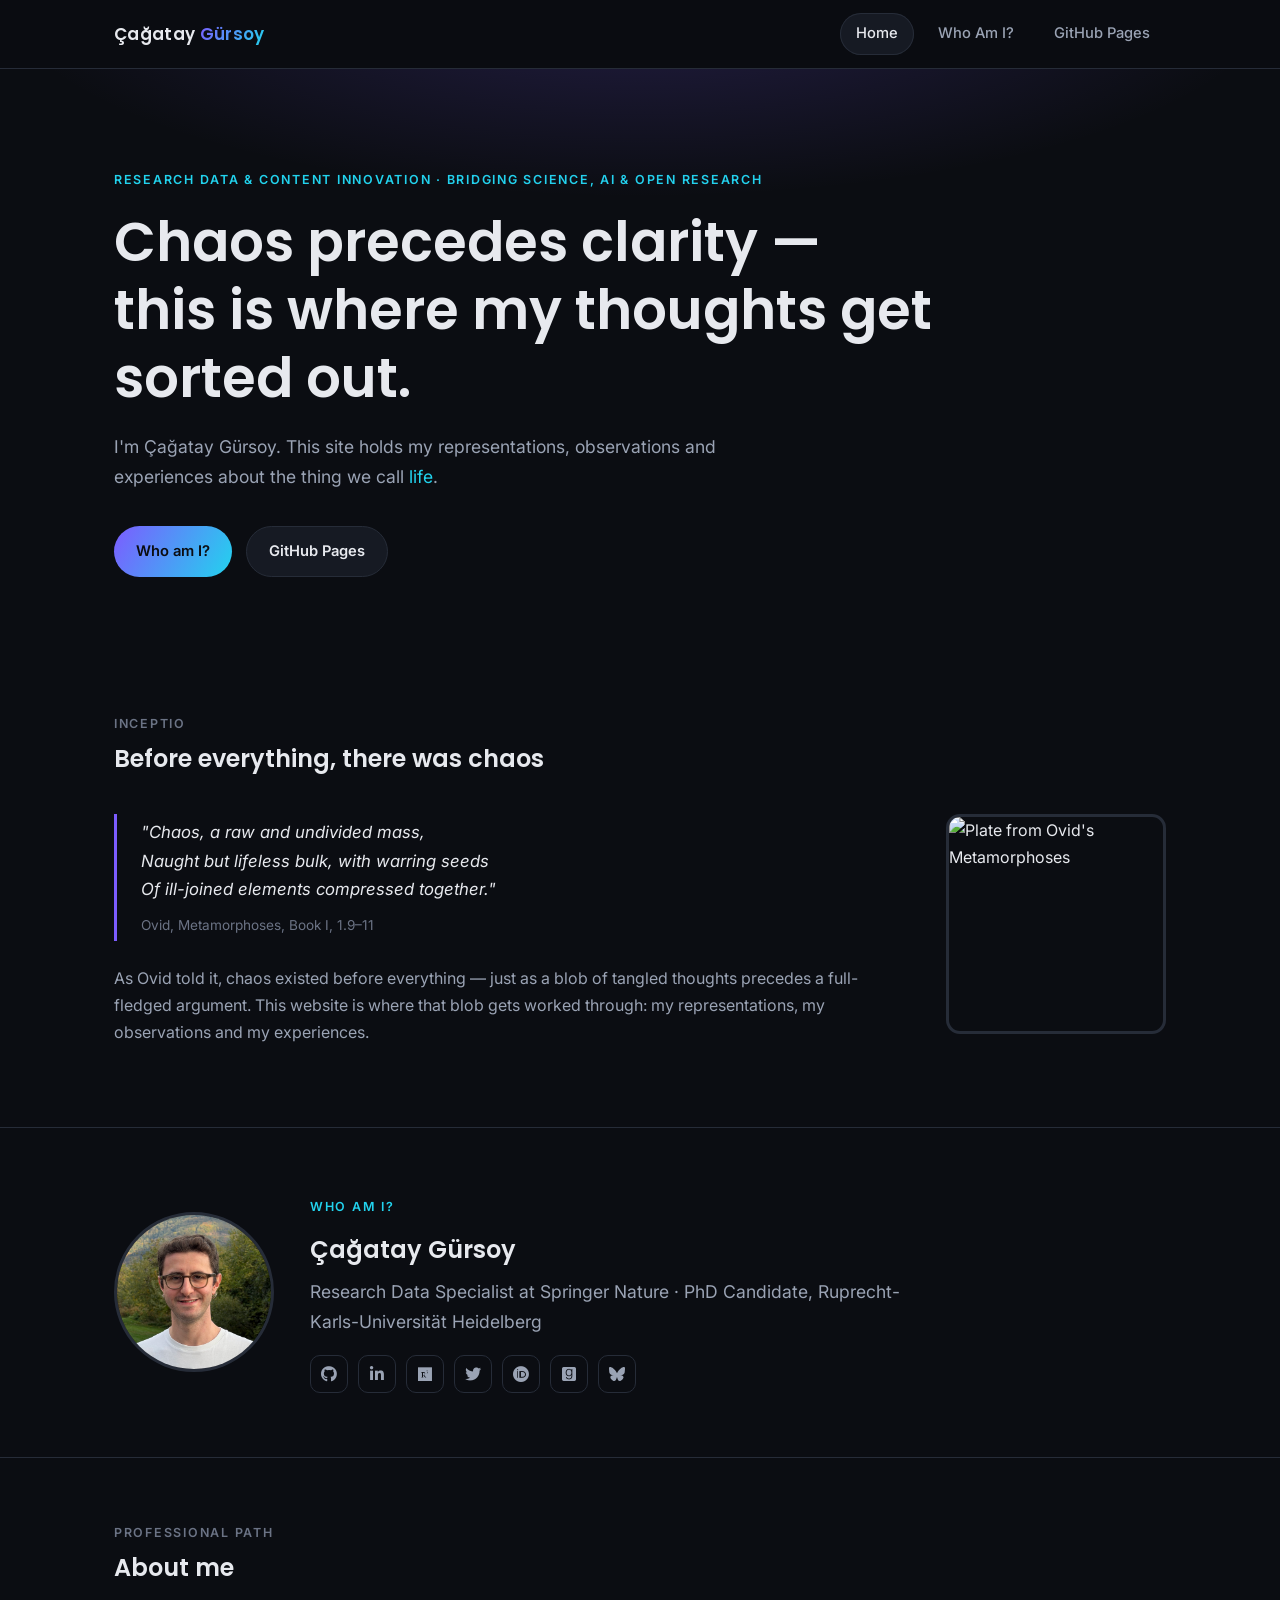
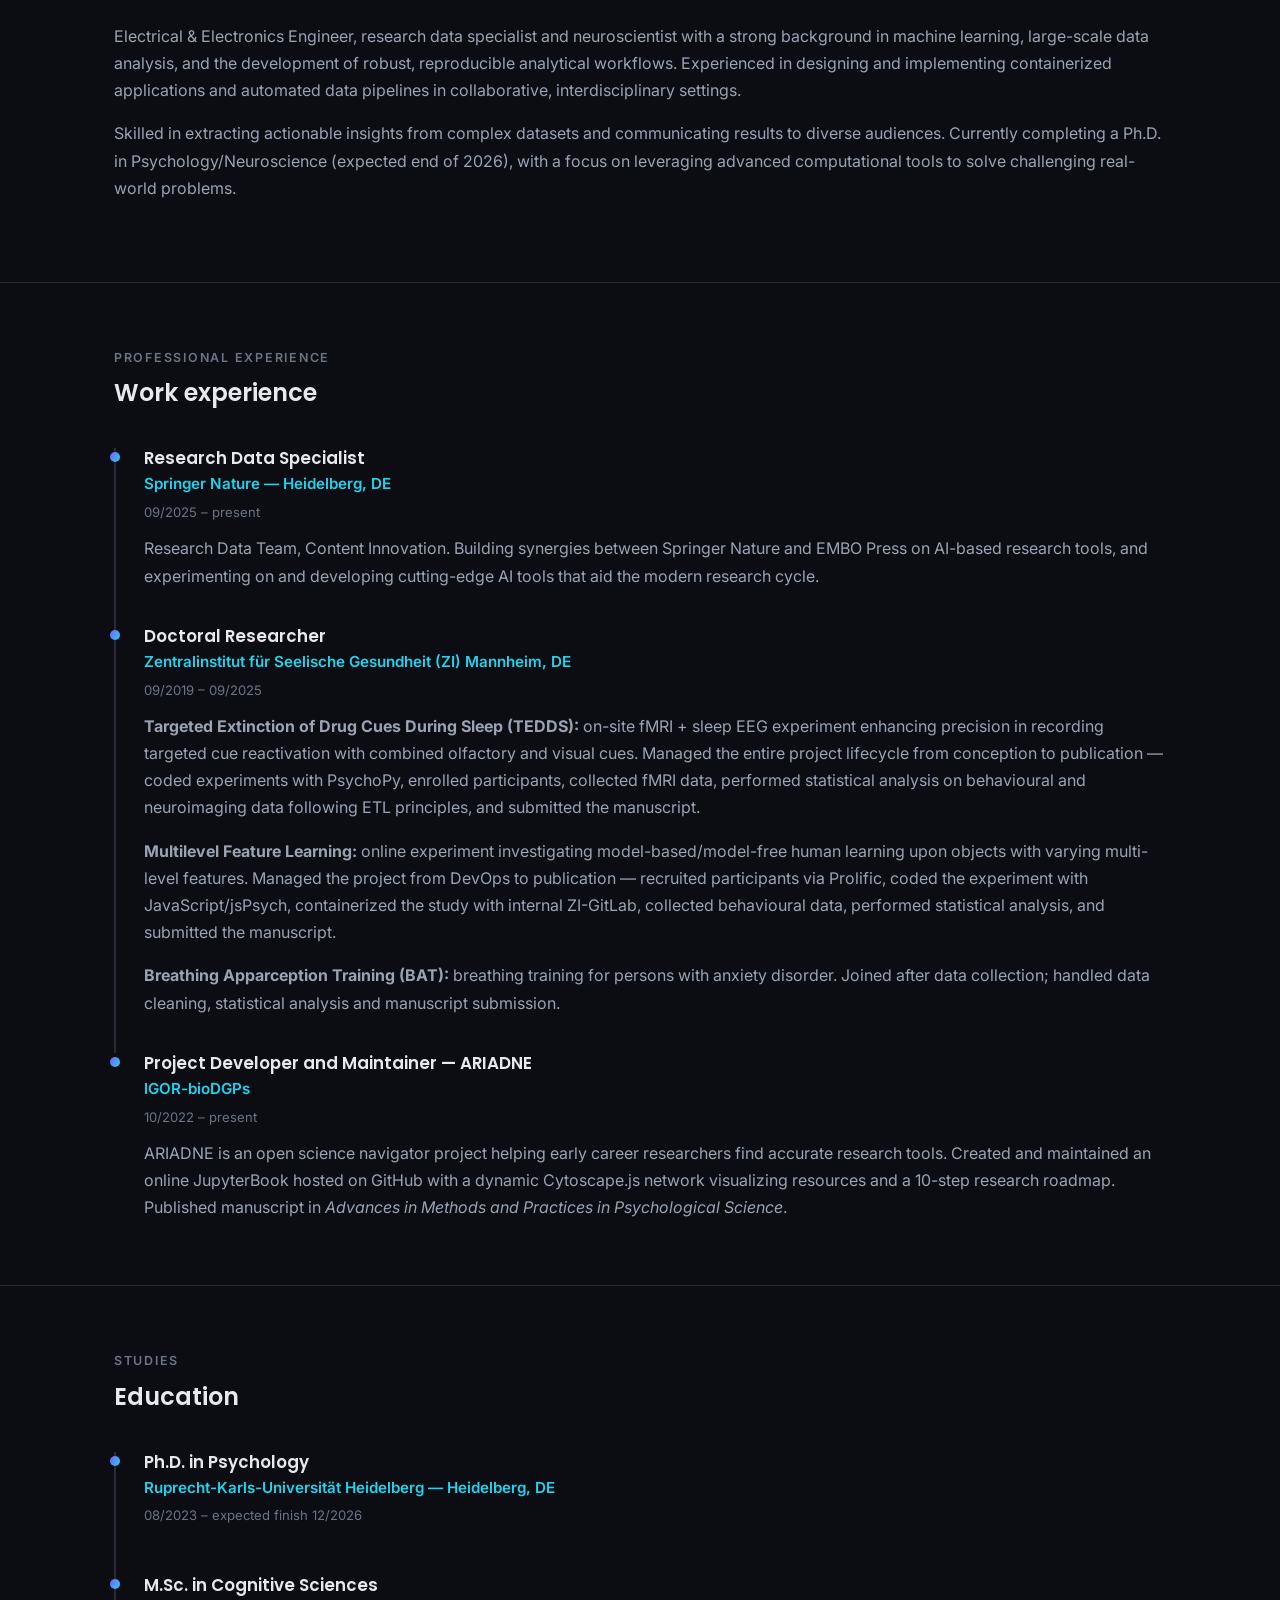
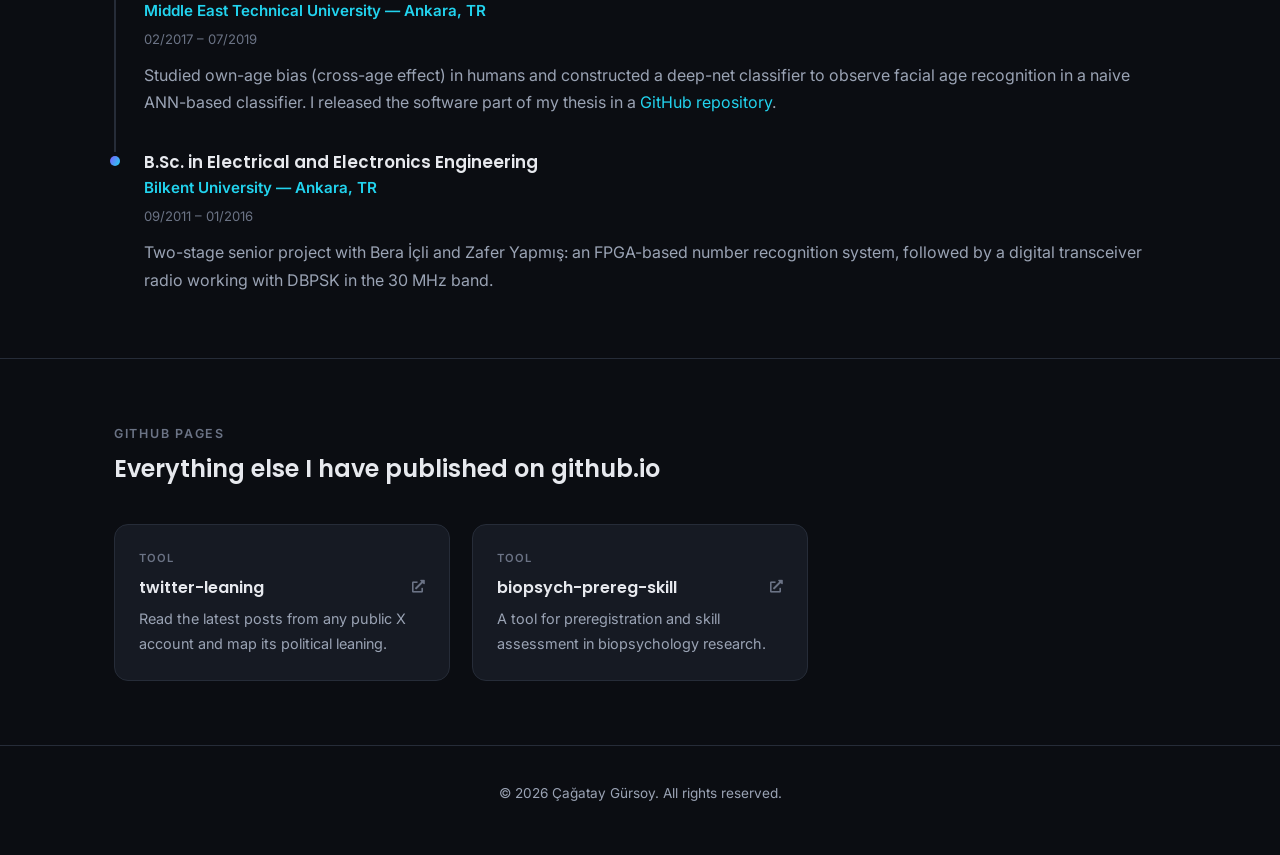
==== commit 129c434c: "Update index.html, add new projects" ====
--- a/index.html
+++ b/index.html
@@ -179,6 +179,11 @@
 					<span class="project-name">twitter-leaning <i class="fas fa-external-link-alt"></i></span>
 					<p class="project-desc">Read the latest posts from any public X account and map its political leaning.</p>
 				</a>
+				<a class="project-card" href="https://caggursoy.github.io/biopsych-prereg-skill" target="_blank" rel="noopener">
+					<span class="project-tag">Tool</span>
+					<span class="project-name">biopsych-prereg-skill <i class="fas fa-external-link-alt"></i></span>
+					<p class="project-desc">A tool for preregistration and skill assessment in biopsychology research.</p>
+				</a>
 			</div>
 		</div>
 	</section>
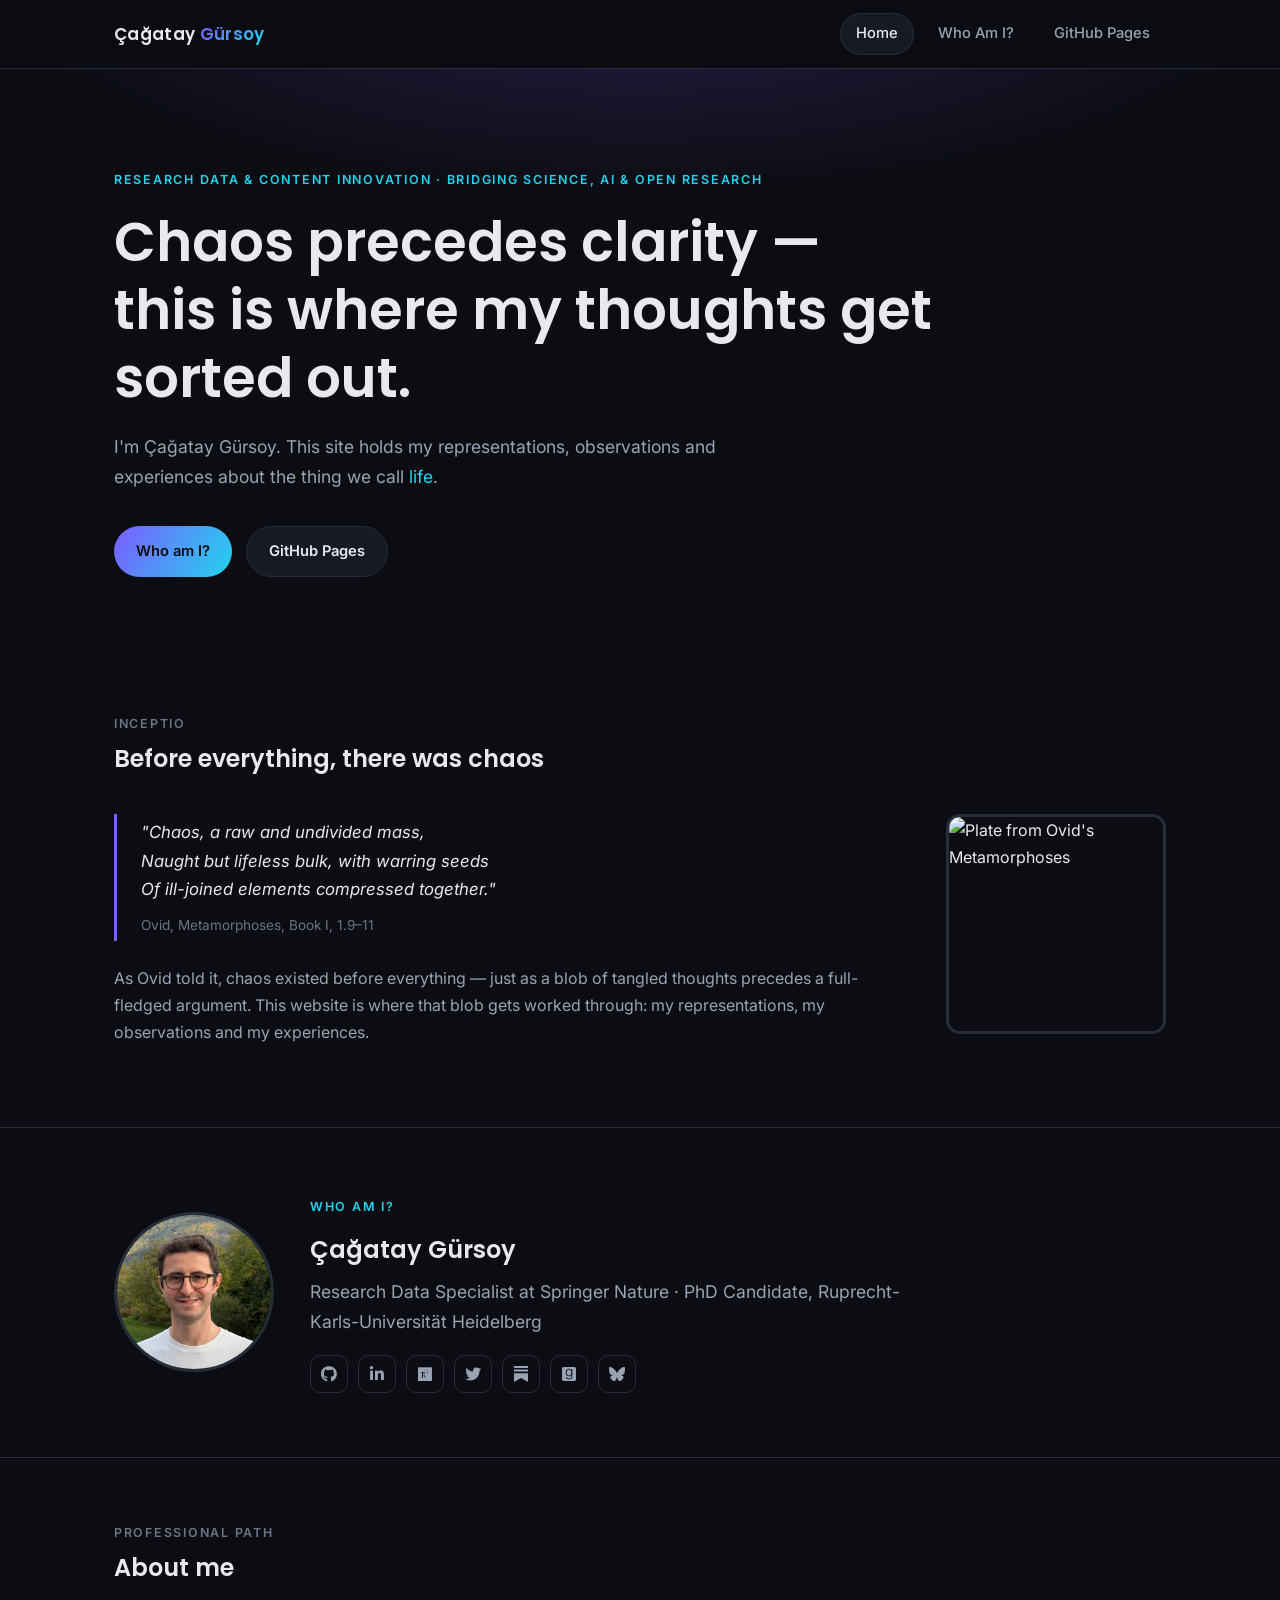
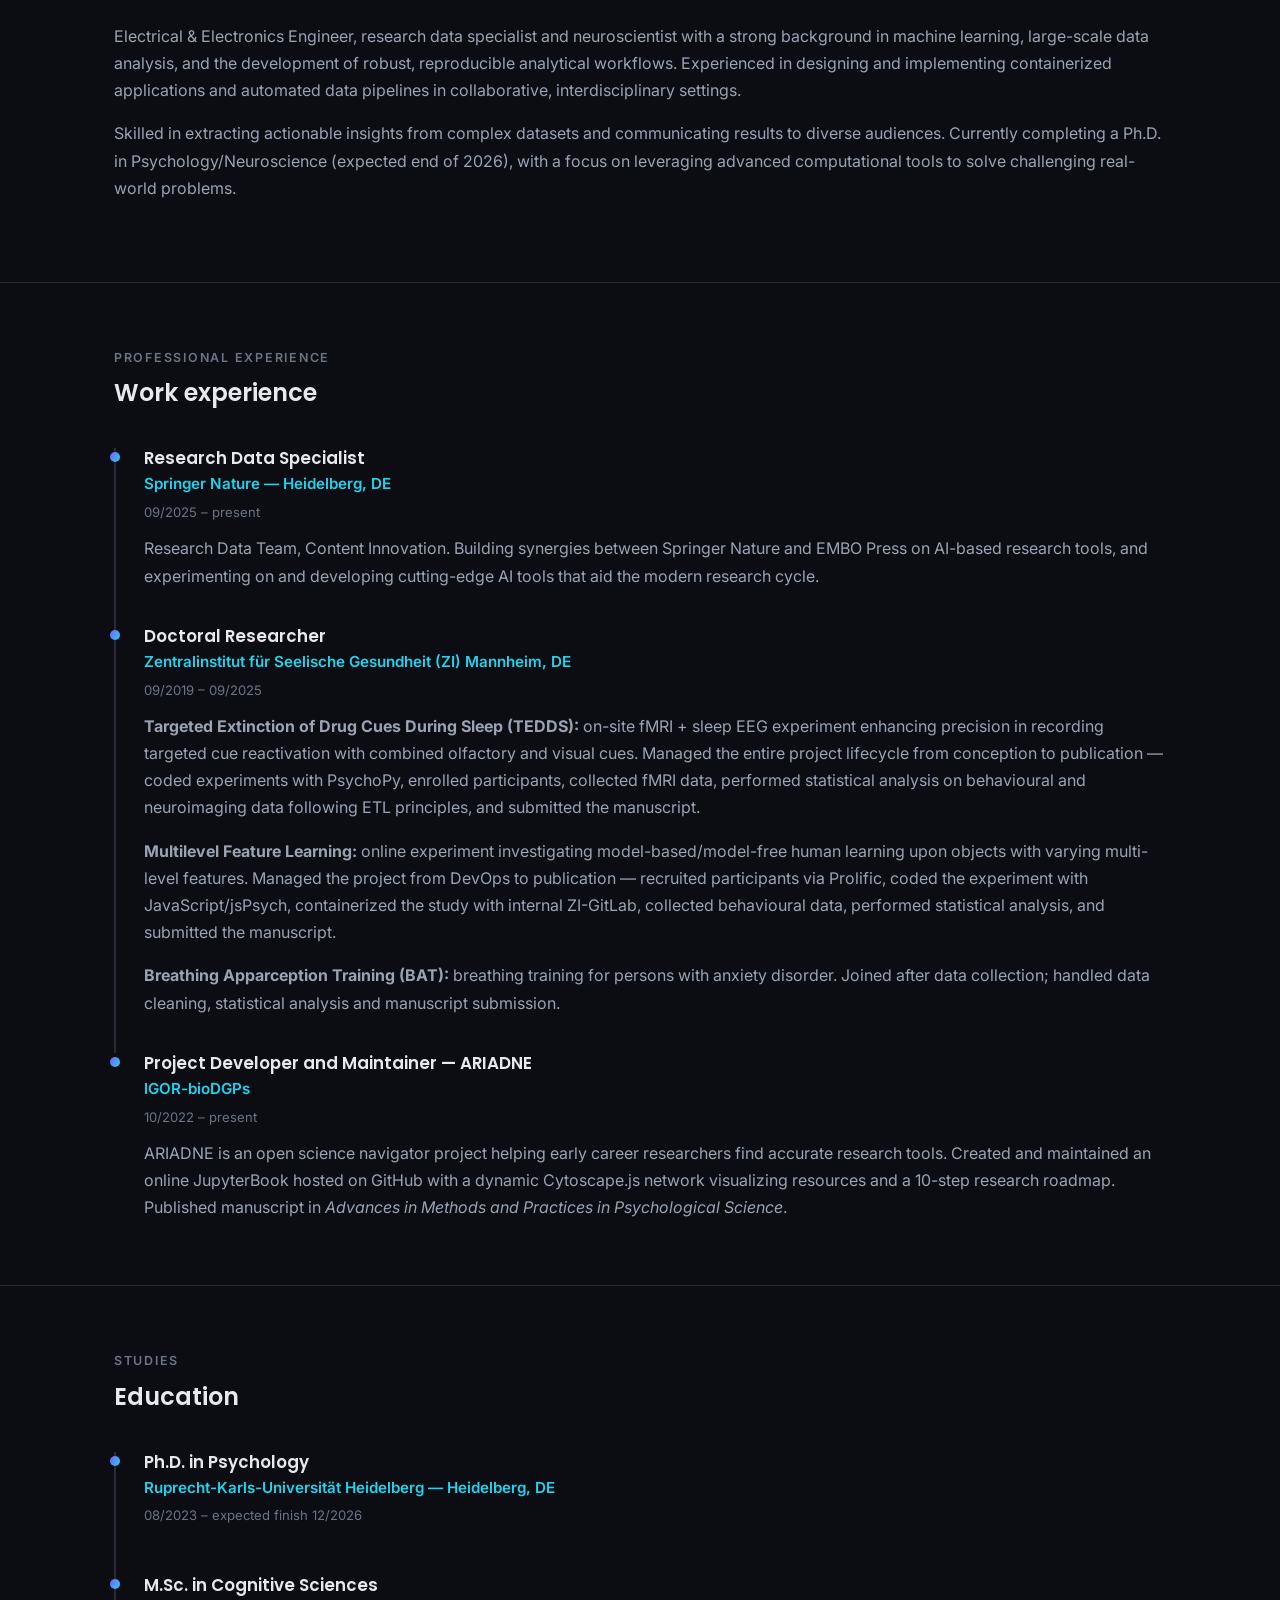
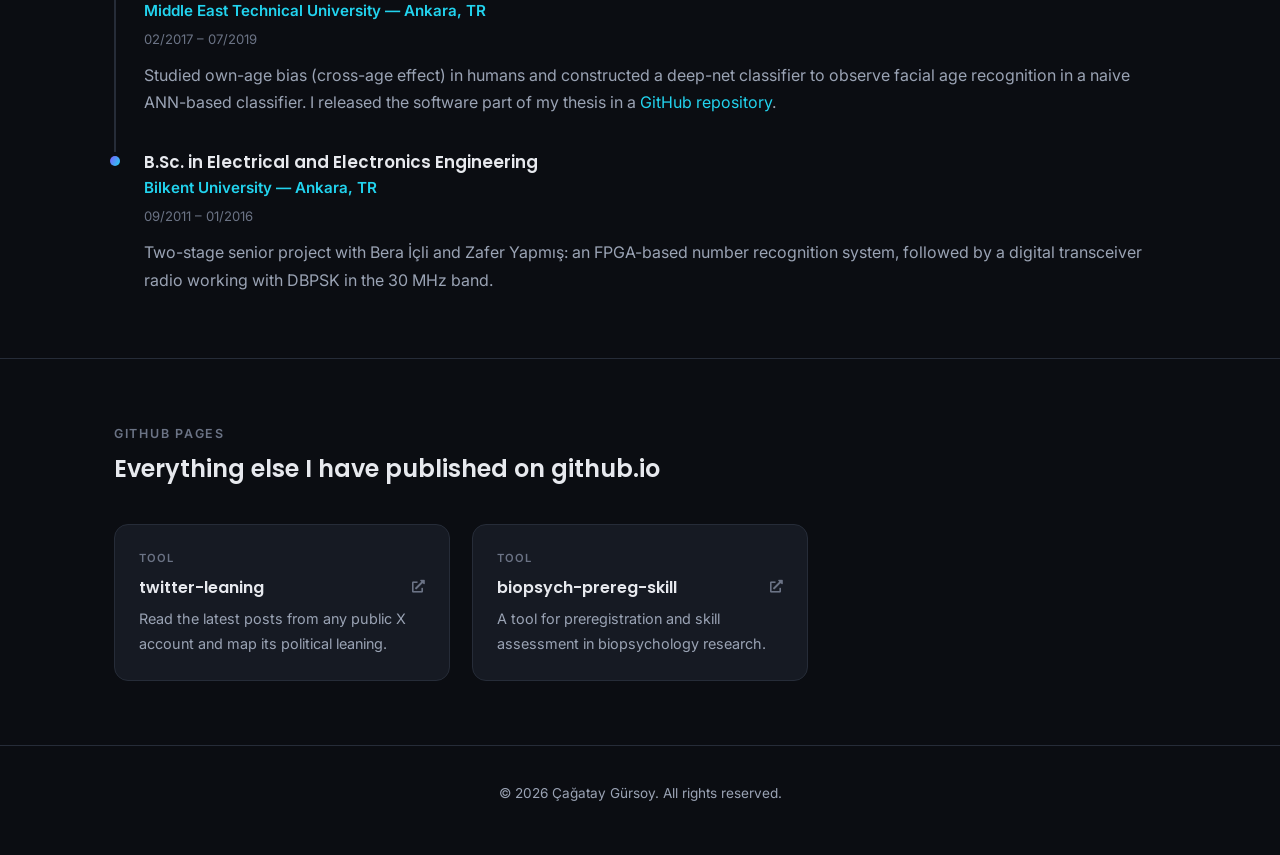
==== commit 18db0fa9: "Add substack link" ====
--- a/index.html
+++ b/index.html
@@ -86,7 +86,7 @@
 						<li><a href="https://www.linkedin.com/in/cagatay-gursoy/" target="_blank" rel="noopener" aria-label="LinkedIn"><i class="fab fa-linkedin-in"></i></a></li>
 						<li><a href="https://www.researchgate.net/profile/Necati_Cagatay_Guersoy" target="_blank" rel="noopener" aria-label="ResearchGate"><i class="fab fa-researchgate"></i></a></li>
 						<li><a href="https://twitter.com/caggursoy" target="_blank" rel="noopener" aria-label="Twitter"><i class="fab fa-twitter"></i></a></li>
-						<li><a href="https://orcid.org/0000-0001-9762-7747" target="_blank" rel="noopener" aria-label="ORCID"><i class="fab fa-orcid"></i></a></li>
+						<li><a href="https://caggursoy.substack.com/" target="_blank" rel="noopener" aria-label="Substack"><svg viewBox="0 0 24 24" role="img" aria-hidden="true" focusable="false"><path fill="currentColor" d="M22.539 8.242H1.46V5.406h21.08v2.836zM1.46 10.812V24L12 18.11 22.54 24V10.812H1.46zM22.54 0H1.46v2.836h21.08V0z"/></svg></a></li>
 						<li><a href="https://www.goodreads.com/caggursoy" target="_blank" rel="noopener" aria-label="Goodreads"><i class="fab fa-goodreads"></i></a></li>
 						<li><a href="https://bsky.app/profile/caggursoy.bsky.social" target="_blank" rel="noopener" aria-label="Bluesky"><svg viewBox="0 0 24 24" role="img" aria-hidden="true" focusable="false"><path fill="currentColor" d="M12 10.8c-1.087-2.114-4.046-6.053-6.798-7.995C2.566.944 1.561 1.266.902 1.565.139 1.908 0 3.08 0 3.768c0 .69.378 5.65.624 6.479.815 2.736 3.713 3.66 6.383 3.364.136-.02.275-.039.415-.056-.138.022-.276.04-.415.056-3.912.58-7.387 2.005-2.83 7.078 5.013 5.19 6.87-1.113 7.823-4.308.953 3.195 2.05 9.271 7.733 4.308 4.267-4.308 1.172-6.498-2.74-7.078a8.741 8.741 0 0 1-.415-.056c.14.017.279.036.415.056 2.67.297 5.568-.628 6.383-3.364.246-.828.624-5.79.624-6.478 0-.69-.139-1.861-.902-2.206-.659-.298-1.664-.62-4.3 1.24C16.046 4.748 13.087 8.687 12 10.8Z"/></svg></a></li>
 					</ul>
